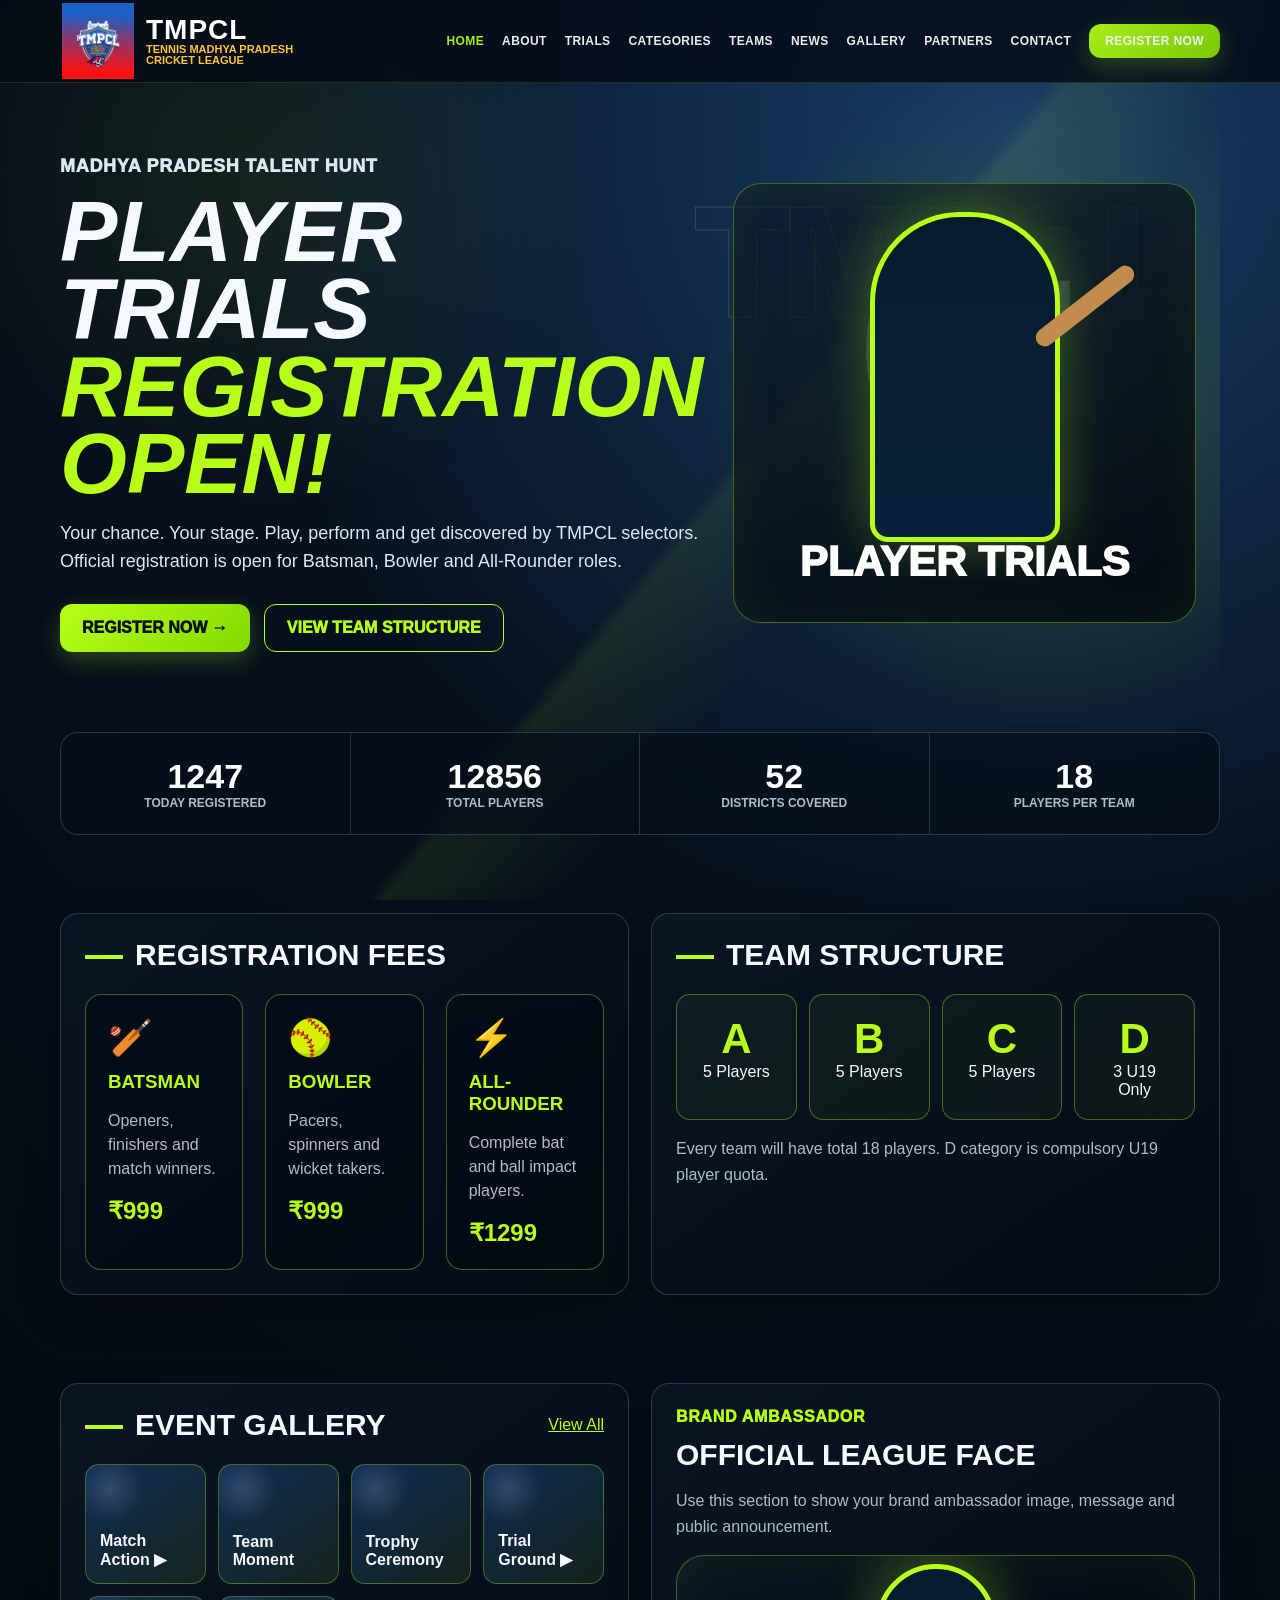
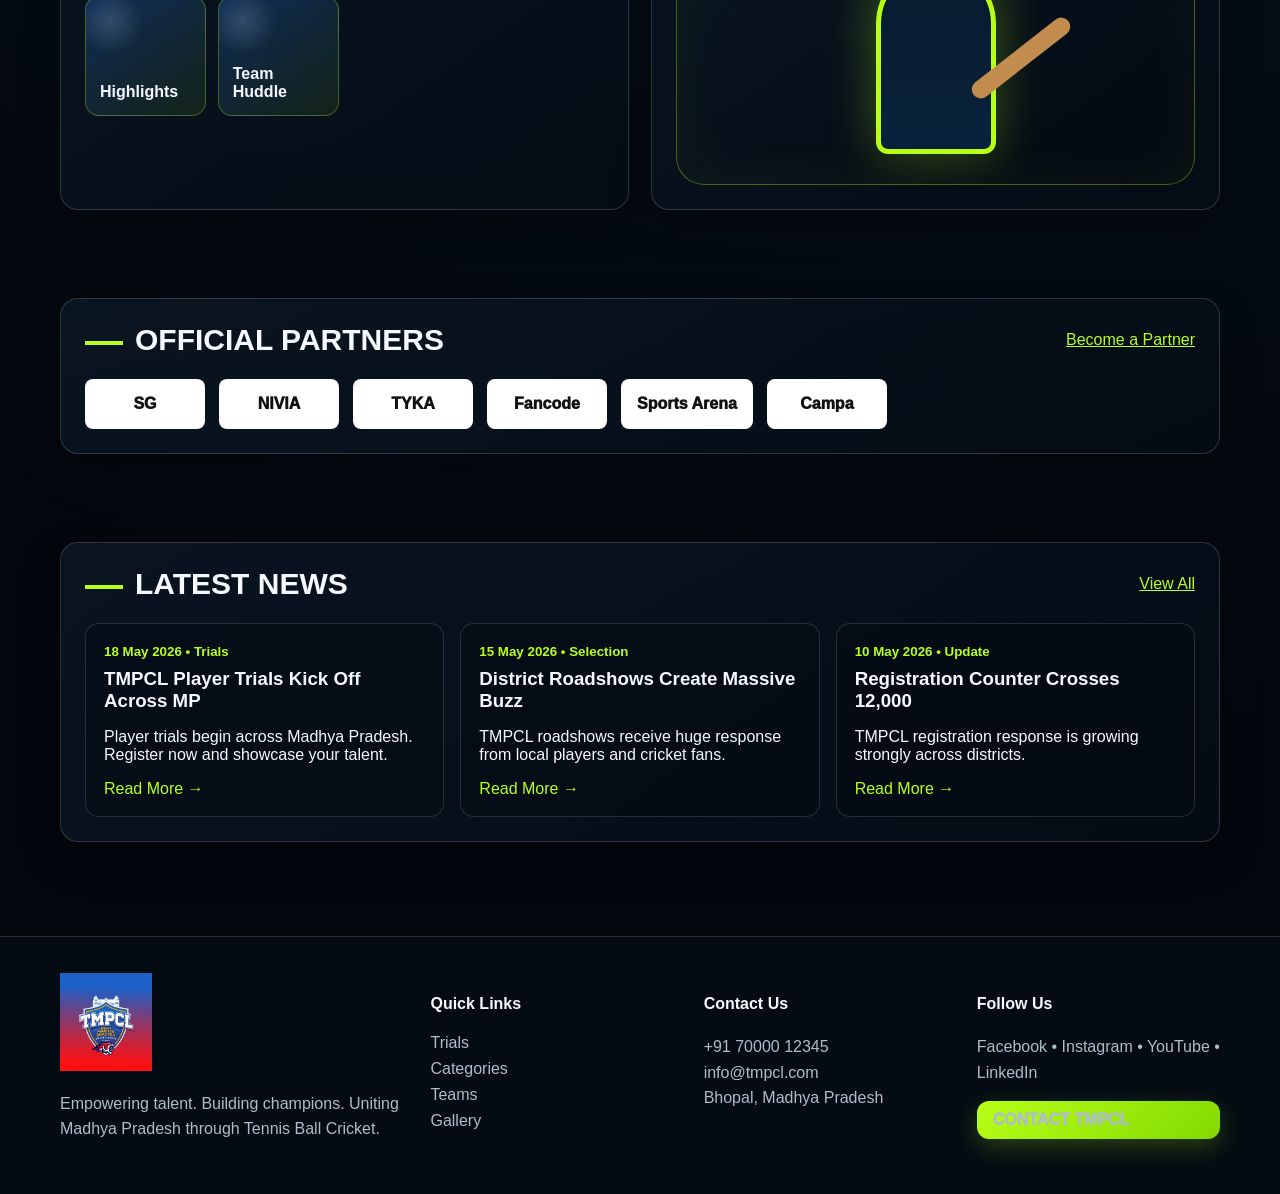
==== index.html @ 5c2c386c "Add files via upload" ====
<!doctype html><html lang="en"><head><meta charset="utf-8"><meta name="viewport" content="width=device-width,initial-scale=1"><title>TMPCL | Tennis Madhya Pradesh Cricket League</title><meta name="description" content="TMPCL Tennis Madhya Pradesh Cricket League player trials, registration, teams, gallery, news and partners."><link rel="stylesheet" href="styles.css"></head><body><header class="topbar"><div class="wrap navwrap"><a class="brand" href="index.html"><img src="tmpcl-logo.jpg" alt="TMPCL official logo"><span><b>TMPCL</b><small>Tennis Madhya Pradesh Cricket League</small></span></a><button class="hamb" aria-label="Open menu"><span></span><span></span><span></span></button><nav class="nav"><a href="index.html">Home</a><a href="about.html">About</a><a href="registration.html">Trials</a><a href="categories.html">Categories</a><a href="teams.html">Teams</a><a href="news.html">News</a><a href="gallery.html">Gallery</a><a href="partners.html">Partners</a><a href="contact.html">Contact</a><a class="btn small" href="registration.html">Register Now</a></nav></div></header>
<main><section class="hero wrap"><div><p class="eyebrow">Madhya Pradesh Talent Hunt</p><h1>Player Trials <span>Registration Open!</span></h1><p>Your chance. Your stage. Play, perform and get discovered by TMPCL selectors. Official registration is open for Batsman, Bowler and All-Rounder roles.</p><div class="hero-actions"><a class="btn" href="registration.html">Register Now →</a><a class="btn ghost" href="teams.html">View Team Structure</a></div></div><div class="phone-player"><div class="playerfigure"></div></div></section><section class="wrap stats"><div><b data-today>1247</b><span>Today Registered</span></div><div><b data-total>12856</b><span>Total Players</span></div><div><b>52</b><span>Districts Covered</span></div><div><b>18</b><span>Players Per Team</span></div></section><section class="wrap section grid two"><div class="panel"><div class="section-title"><h2>Registration Fees</h2></div><div class="grid three"><article class="mini-card"><i>🏏</i><h3>Batsman</h3><p>Openers, finishers and match winners.</p><b>₹999</b></article><article class="mini-card"><i>🥎</i><h3>Bowler</h3><p>Pacers, spinners and wicket takers.</p><b>₹999</b></article><article class="mini-card"><i>⚡</i><h3>All-Rounder</h3><p>Complete bat and ball impact players.</p><b>₹1299</b></article></div></div><div class="panel"><div class="section-title"><h2>Team Structure</h2></div><div class="structure-grid"><div><b>A</b><span>5 Players</span></div><div><b>B</b><span>5 Players</span></div><div><b>C</b><span>5 Players</span></div><div><b>D</b><span>3 U19 Only</span></div></div><p class="note">Every team will have total 18 players. D category is compulsory U19 player quota.</p></div></section><section class="wrap section grid two"><div class="panel"><div class="section-title"><h2>Event Gallery</h2><a class="green" href="gallery.html">View All</a></div><div class="gallery-grid" data-gallery></div></div><div class="panel"><p class="eyebrow">Brand Ambassador</p><h2>Official League Face</h2><p class="note">Use this section to show your brand ambassador image, message and public announcement.</p><div class="sports-visual" style="min-height:230px"><div class="playerfigure" style="height:190px;width:120px;margin-bottom:30px"></div></div></div></section><section class="wrap section"><div class="panel"><div class="section-title"><h2>Official Partners</h2><a class="green" href="partners.html">Become a Partner</a></div><div class="logos" data-partners></div></div></section><section class="wrap section"><div class="panel"><div class="section-title"><h2>Latest News</h2><a class="green" href="news.html">View All</a></div><div class="news-cards" data-news-list></div></div></section></main>
<nav class="mobile-bottom"><a href="index.html">⌂<br>Home</a><a href="registration.html">🏏<br>Trials</a><a href="gallery.html">▧<br>Gallery</a><a href="news.html">▤<br>News</a><a href="contact.html">☎<br>Contact</a></nav><footer class="footer"><div class="wrap footergrid"><div><img src="tmpcl-logo.jpg" alt="TMPCL official logo"><p>Empowering talent. Building champions. Uniting Madhya Pradesh through Tennis Ball Cricket.</p></div><div><h4>Quick Links</h4><a href="registration.html">Trials</a><a href="categories.html">Categories</a><a href="teams.html">Teams</a><a href="gallery.html">Gallery</a></div><div><h4>Contact Us</h4><p>+91 70000 12345<br>info@tmpcl.com<br>Bhopal, Madhya Pradesh</p></div><div><h4>Follow Us</h4><p>Facebook • Instagram • YouTube • LinkedIn</p><a class="btn small" href="contact.html">Contact TMPCL</a></div></div></footer><div class="toast"></div><script src="script.js"></script></body></html>
---- styles.css ----
:root{--bg:#050b14;--bg2:#071827;--card:#0b1724cc;--line:#264155;--lime:#b7ff18;--lime2:#83d900;--gold:#ffc33d;--txt:#f5f8ff;--muted:#aebdca;--red:#ff3b4f;--blue:#1c5fbd}*{box-sizing:border-box}html{scroll-behavior:smooth}body{margin:0;font-family:Arial,Helvetica,sans-serif;background:radial-gradient(circle at 80% 5%,#183d68 0,#07111e 28%,#03070d 78%);color:var(--txt);overflow-x:hidden}body:before{content:"";position:fixed;inset:0;background:linear-gradient(130deg,transparent 0 55%,rgba(183,255,24,.08) 56%,transparent 65%),radial-gradient(circle at 20% 20%,rgba(183,255,24,.08),transparent 28%);pointer-events:none;z-index:-1}.wrap{width:min(1160px,92%);margin:auto}.topbar{position:sticky;top:0;z-index:50;backdrop-filter:blur(14px);background:rgba(4,12,22,.82);border-bottom:1px solid rgba(183,255,24,.14)}.navwrap{height:82px;display:flex;align-items:center;justify-content:space-between;gap:18px}.brand{display:flex;align-items:center;gap:10px;color:#fff;text-decoration:none}.brand img{width:76px;height:76px;object-fit:contain}.brand b{font-size:28px;letter-spacing:1px}.brand span{display:flex;flex-direction:column;line-height:1}.brand small{color:var(--gold);font-weight:800;font-size:11px;max-width:170px;text-transform:uppercase}.nav{display:flex;align-items:center;gap:18px}.nav a{color:#fff;text-decoration:none;text-transform:uppercase;font-size:12px;font-weight:900;letter-spacing:.4px;opacity:.92}.nav a.active,.nav a:hover{color:var(--lime)}.btn{display:inline-flex;align-items:center;justify-content:center;gap:10px;border:0;border-radius:12px;background:linear-gradient(135deg,var(--lime),var(--lime2));color:#08101a;font-weight:1000;text-transform:uppercase;padding:14px 22px;text-decoration:none;box-shadow:0 8px 24px rgba(183,255,24,.22);cursor:pointer}.btn.ghost{background:transparent;color:var(--lime);border:1px solid var(--lime);box-shadow:none}.btn.small{padding:10px 16px}.btn.full{width:100%}.hamb{display:none;background:transparent;border:0;width:40px;height:40px}.hamb span{display:block;height:3px;background:#fff;margin:6px;border-radius:4px}.hero{position:relative;min-height:620px;display:grid;grid-template-columns:1.05fr .95fr;align-items:center;gap:30px;padding:70px 0;background:radial-gradient(circle at 85% 50%,rgba(183,255,24,.16),transparent 34%)}.hero:after{content:"TMPCL";position:absolute;right:3%;top:15%;font-size:150px;font-weight:1000;letter-spacing:-5px;color:transparent;-webkit-text-stroke:1px rgba(183,255,24,.18);z-index:-1}.eyebrow{color:var(--lime);font-weight:1000;text-transform:uppercase;letter-spacing:.7px;margin:0 0 12px}.hero h1,.page-hero h1{font-size:clamp(44px,7vw,86px);line-height:.9;margin:0 0 16px;text-transform:uppercase;font-style:italic}.hero h1 span,.page-hero h1 span,.green{color:var(--lime)}.hero p{color:#dce8f5;font-size:18px;line-height:1.55;max-width:650px}.hero-actions{display:flex;gap:14px;flex-wrap:wrap;margin-top:28px}.phone-player,.sports-visual{min-height:440px;border:1px solid rgba(183,255,24,.35);border-radius:28px;background:linear-gradient(145deg,rgba(10,24,38,.65),rgba(4,9,18,.92)),radial-gradient(circle at 50% 20%,rgba(183,255,24,.22),transparent 34%);display:flex;align-items:end;justify-content:center;position:relative;overflow:hidden;box-shadow:inset 0 0 60px rgba(183,255,24,.06)}.phone-player:before{content:"07";font-size:190px;font-weight:1000;color:rgba(255,255,255,.12);position:absolute;top:60px}.phone-player:after{content:"PLAYER TRIALS";position:absolute;bottom:36px;font-size:42px;font-weight:1000;color:#fff}.playerfigure{width:190px;height:330px;background:linear-gradient(#071b2d,#09223b);border:5px solid var(--lime);border-radius:90px 90px 18px 18px;margin-bottom:80px;position:relative;box-shadow:0 0 50px rgba(183,255,24,.3)}.playerfigure:before{content:"";position:absolute;width:120px;height:18px;background:#c28c4f;right:-90px;top:80px;transform:rotate(-38deg);border-radius:20px}.stats,.strip{display:grid;grid-template-columns:repeat(4,1fr);gap:0;border:1px solid rgba(255,255,255,.16);border-radius:18px;background:rgba(6,16,28,.78);margin:10px auto 34px;overflow:hidden}.stats div,.strip div{padding:24px;text-align:center;border-right:1px solid rgba(255,255,255,.15)}.stats div:last-child,.strip div:last-child{border-right:0}.stats b{font-size:34px;color:#fff}.stats span,.strip span{display:block;color:var(--muted);font-size:12px;text-transform:uppercase;font-weight:800}.section{padding:44px 0}.section-title{display:flex;align-items:center;justify-content:space-between;gap:14px;margin-bottom:22px}.section-title h2,.panel h2{margin:0;text-transform:uppercase;font-size:30px}.section-title h2:before{content:"";display:inline-block;width:38px;height:4px;background:var(--lime);margin-right:12px;vertical-align:middle}.grid{display:grid;gap:22px}.two{grid-template-columns:1fr 1fr}.three{grid-template-columns:repeat(3,1fr)}.four{grid-template-columns:repeat(4,1fr)}.panel,.card{border:1px solid rgba(255,255,255,.16);background:linear-gradient(145deg,rgba(11,23,36,.88),rgba(5,12,22,.9));border-radius:18px;padding:24px;box-shadow:0 16px 40px rgba(0,0,0,.24)}.mini-card{border:1px solid rgba(183,255,24,.35);border-radius:16px;padding:22px;background:rgba(3,10,18,.48)}.mini-card i{font-style:normal;font-size:36px}.mini-card h3{margin:12px 0 8px;color:var(--lime);text-transform:uppercase}.mini-card p{color:var(--muted);line-height:1.5}.mini-card b{font-size:24px;color:var(--lime)}.structure-grid{display:grid;grid-template-columns:repeat(4,1fr);gap:12px}.structure-grid div{border:1px solid rgba(183,255,24,.35);border-radius:14px;padding:20px;text-align:center;background:rgba(183,255,24,.04)}.structure-grid b{display:block;font-size:42px;color:var(--lime)}.note{color:var(--muted);line-height:1.6}.gallery-grid{display:grid;grid-template-columns:repeat(4,1fr);gap:12px}.thumb,.gallery-grid div{min-height:120px;border-radius:14px;border:1px solid rgba(183,255,24,.3);background:linear-gradient(145deg,rgba(28,95,189,.35),rgba(183,255,24,.08)),radial-gradient(circle at 20% 20%,rgba(255,255,255,.2),transparent 25%);display:flex;align-items:end;padding:14px;font-weight:900}.logos{display:flex;gap:14px;flex-wrap:wrap;align-items:center}.logos b,.logo-tile{min-width:120px;text-align:center;background:#fff;color:#111;padding:16px;border-radius:8px;font-weight:1000}.news-cards{display:grid;grid-template-columns:repeat(3,1fr);gap:16px}.news-cards article,.news-item{border:1px solid rgba(255,255,255,.14);border-radius:14px;padding:18px;background:rgba(3,10,18,.45)}.news-cards small,.news-item small{color:var(--lime);font-weight:900}.news-cards h3,.news-item h3{margin:8px 0}.footer{margin-top:50px;background:#040b13;border-top:1px solid rgba(255,255,255,.14);padding:36px 0}.footergrid{display:grid;grid-template-columns:1.4fr repeat(3,1fr);gap:30px}.footer img{width:92px}.footer a{display:block;color:var(--muted);text-decoration:none;margin:8px 0}.footer p{color:var(--muted);line-height:1.6}.page-hero{padding:70px 0 35px;background:radial-gradient(circle at 75% 20%,rgba(183,255,24,.18),transparent 32%)}.page-hero p{color:var(--muted);font-size:18px;max-width:720px;line-height:1.6}.form-grid{display:grid;grid-template-columns:repeat(2,1fr);gap:14px}.field label{display:block;color:#fff;font-size:12px;font-weight:900;margin:0 0 7px;text-transform:uppercase}.field input,.field select,.field textarea{width:100%;background:#071320;border:1px solid #284057;border-radius:10px;color:#fff;padding:14px;outline:0}.field textarea{min-height:130px;resize:vertical}.field.full{grid-column:1/-1}.fee-options{display:grid;grid-template-columns:repeat(3,1fr);gap:12px}.fee-card{border:1px solid rgba(183,255,24,.35);border-radius:14px;padding:16px;cursor:pointer}.fee-card.active{background:rgba(183,255,24,.12);box-shadow:inset 0 0 0 2px var(--lime)}.payment-box{display:grid;grid-template-columns:1fr 1fr;gap:16px}.qr{height:170px;background:#fff;color:#111;border-radius:12px;display:grid;place-items:center;font-weight:1000}.success-box{display:none;border:1px solid rgba(183,255,24,.45);background:rgba(183,255,24,.08);padding:18px;border-radius:14px;margin-top:18px}.mobile-bottom{display:none}.admin-layout{display:grid;grid-template-columns:280px 1fr;gap:20px}.sidebar{border-radius:18px;background:#06111d;border:1px solid rgba(255,255,255,.14);padding:18px;height:max-content}.sidebar button{width:100%;text-align:left;margin:6px 0;background:transparent;border:1px solid transparent;color:#fff;padding:12px;border-radius:10px;cursor:pointer}.sidebar button.active,.sidebar button:hover{border-color:rgba(183,255,24,.35);color:var(--lime);background:rgba(183,255,24,.06)}table{width:100%;border-collapse:collapse;font-size:14px}td,th{border-bottom:1px solid rgba(255,255,255,.12);padding:12px;text-align:left}th{color:var(--lime)}.badge{display:inline-block;padding:5px 9px;border-radius:20px;background:rgba(183,255,24,.12);color:var(--lime);font-weight:900}.danger{color:#ff6b6b}.hide{display:none!important}.login-card{max-width:460px;margin:auto}.toast{position:fixed;right:20px;bottom:20px;background:#071320;border:1px solid var(--lime);color:#fff;padding:14px 18px;border-radius:12px;z-index:100;display:none}.team-card .badge-logo{height:88px;border-radius:14px;background:linear-gradient(135deg,#123e79,#081522);display:grid;place-items:center;color:#fff;font-size:22px;font-weight:1000;border:1px solid rgba(183,255,24,.2);margin-bottom:14px}.pill{display:inline-block;border:1px solid rgba(183,255,24,.35);color:var(--lime);border-radius:999px;padding:8px 12px;margin:4px;font-weight:900;font-size:12px}.mobile-preview{display:grid;grid-template-columns:repeat(4,1fr);gap:16px}.phone{border:8px solid #111;border-radius:32px;padding:14px;background:#07111d;min-height:520px;box-shadow:0 20px 50px rgba(0,0,0,.5)}.phone img{width:58px}.phone h3{color:var(--lime)}@media(max-width:900px){.navwrap{height:72px}.brand img{width:58px;height:58px}.brand b{font-size:22px}.hamb{display:block}.nav{position:absolute;left:4%;right:4%;top:74px;display:none;flex-direction:column;align-items:stretch;background:#06111d;border:1px solid rgba(183,255,24,.3);border-radius:18px;padding:16px}.nav.open{display:flex}.hero{grid-template-columns:1fr;min-height:auto;padding:46px 0}.hero:after{font-size:82px}.phone-player{min-height:350px}.two,.three,.four,.news-cards,.footergrid,.form-grid,.payment-box,.admin-layout,.mobile-preview{grid-template-columns:1fr}.stats,.strip{grid-template-columns:repeat(2,1fr)}.stats div:nth-child(2){border-right:0}.structure-grid,.fee-options,.gallery-grid{grid-template-columns:1fr 1fr}.page-hero{padding-top:42px}.mobile-bottom{position:fixed;left:0;right:0;bottom:0;z-index:60;display:grid;grid-template-columns:repeat(5,1fr);background:#06111d;border-top:1px solid rgba(183,255,24,.25)}.mobile-bottom a{color:#fff;text-decoration:none;text-align:center;font-size:11px;padding:10px 2px}.mobile-bottom a.active{color:var(--lime)}body{padding-bottom:62px}}@media(max-width:520px){.wrap{width:94%}.hero h1,.page-hero h1{font-size:42px}.stats,.structure-grid,.fee-options,.gallery-grid{grid-template-columns:1fr}.brand small{display:none}.logos b,.logo-tile{min-width:46%}.panel{padding:18px}.footer{padding-bottom:70px}}
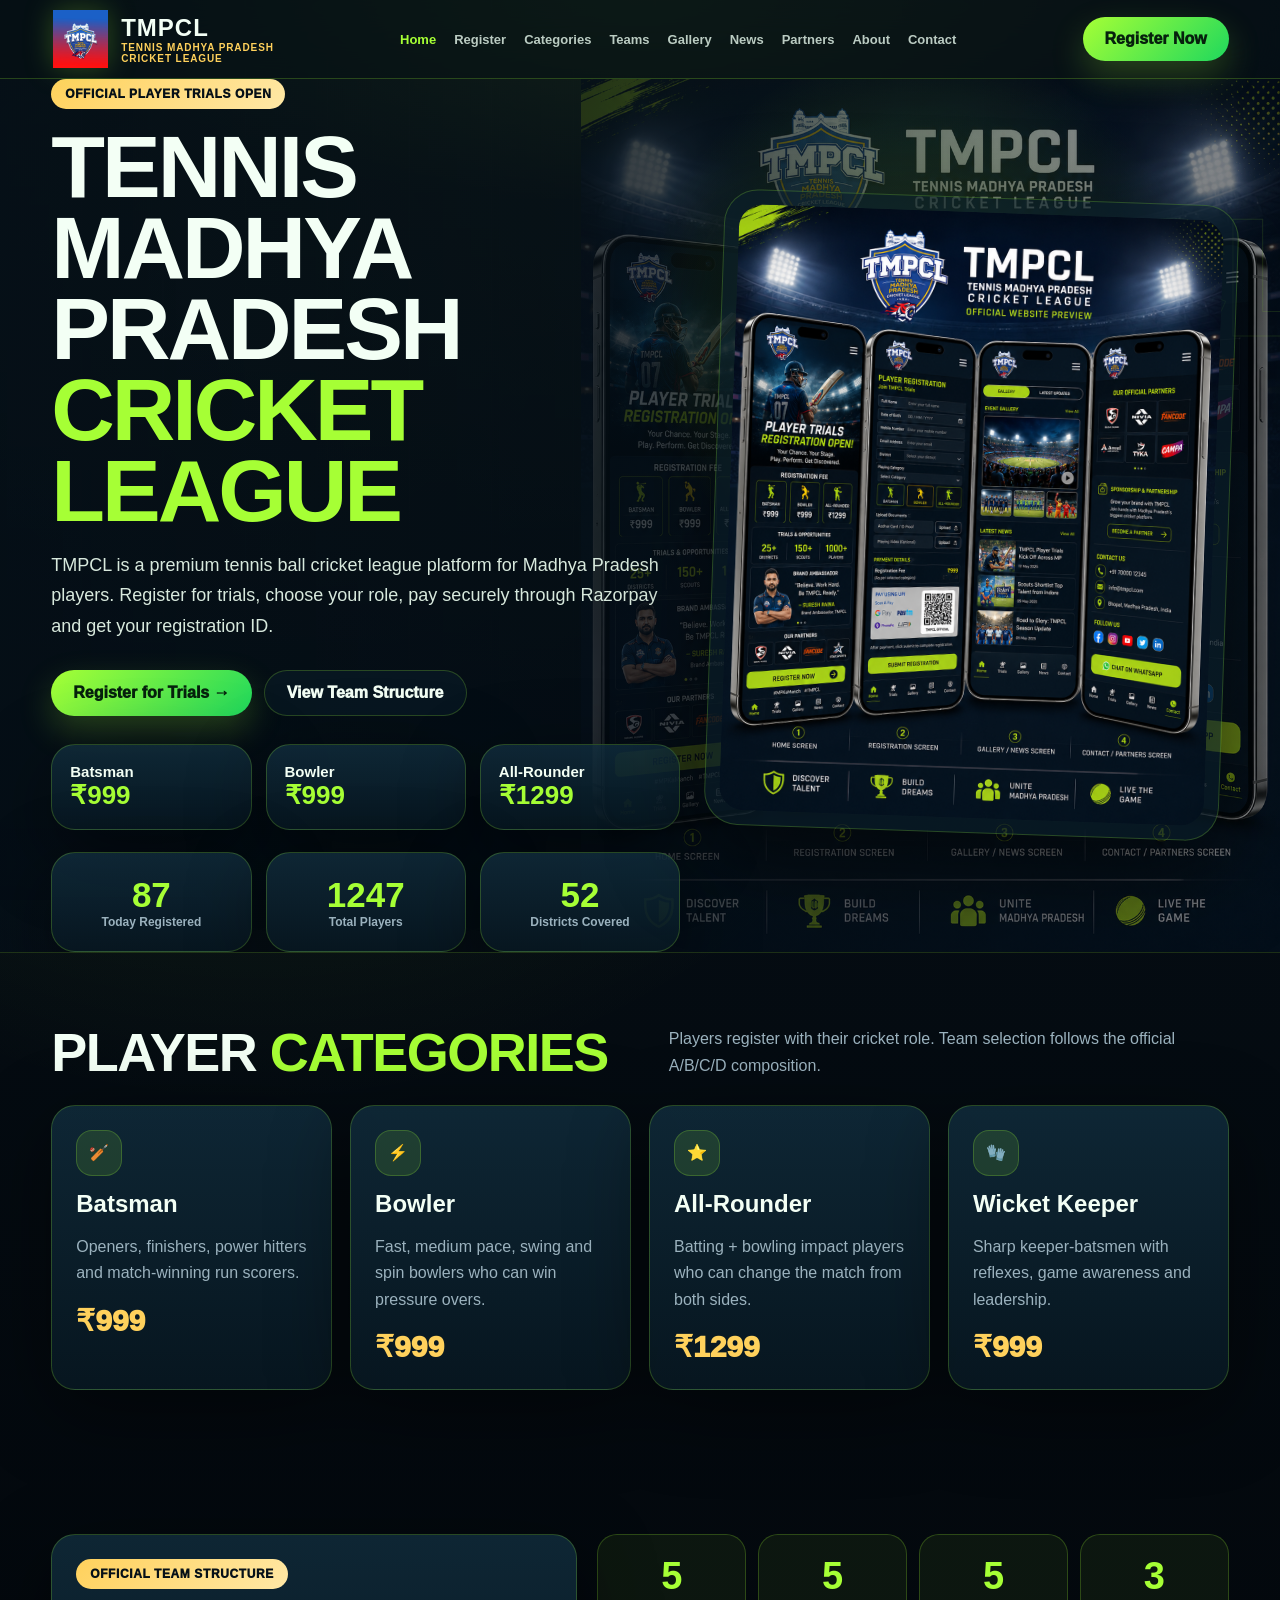
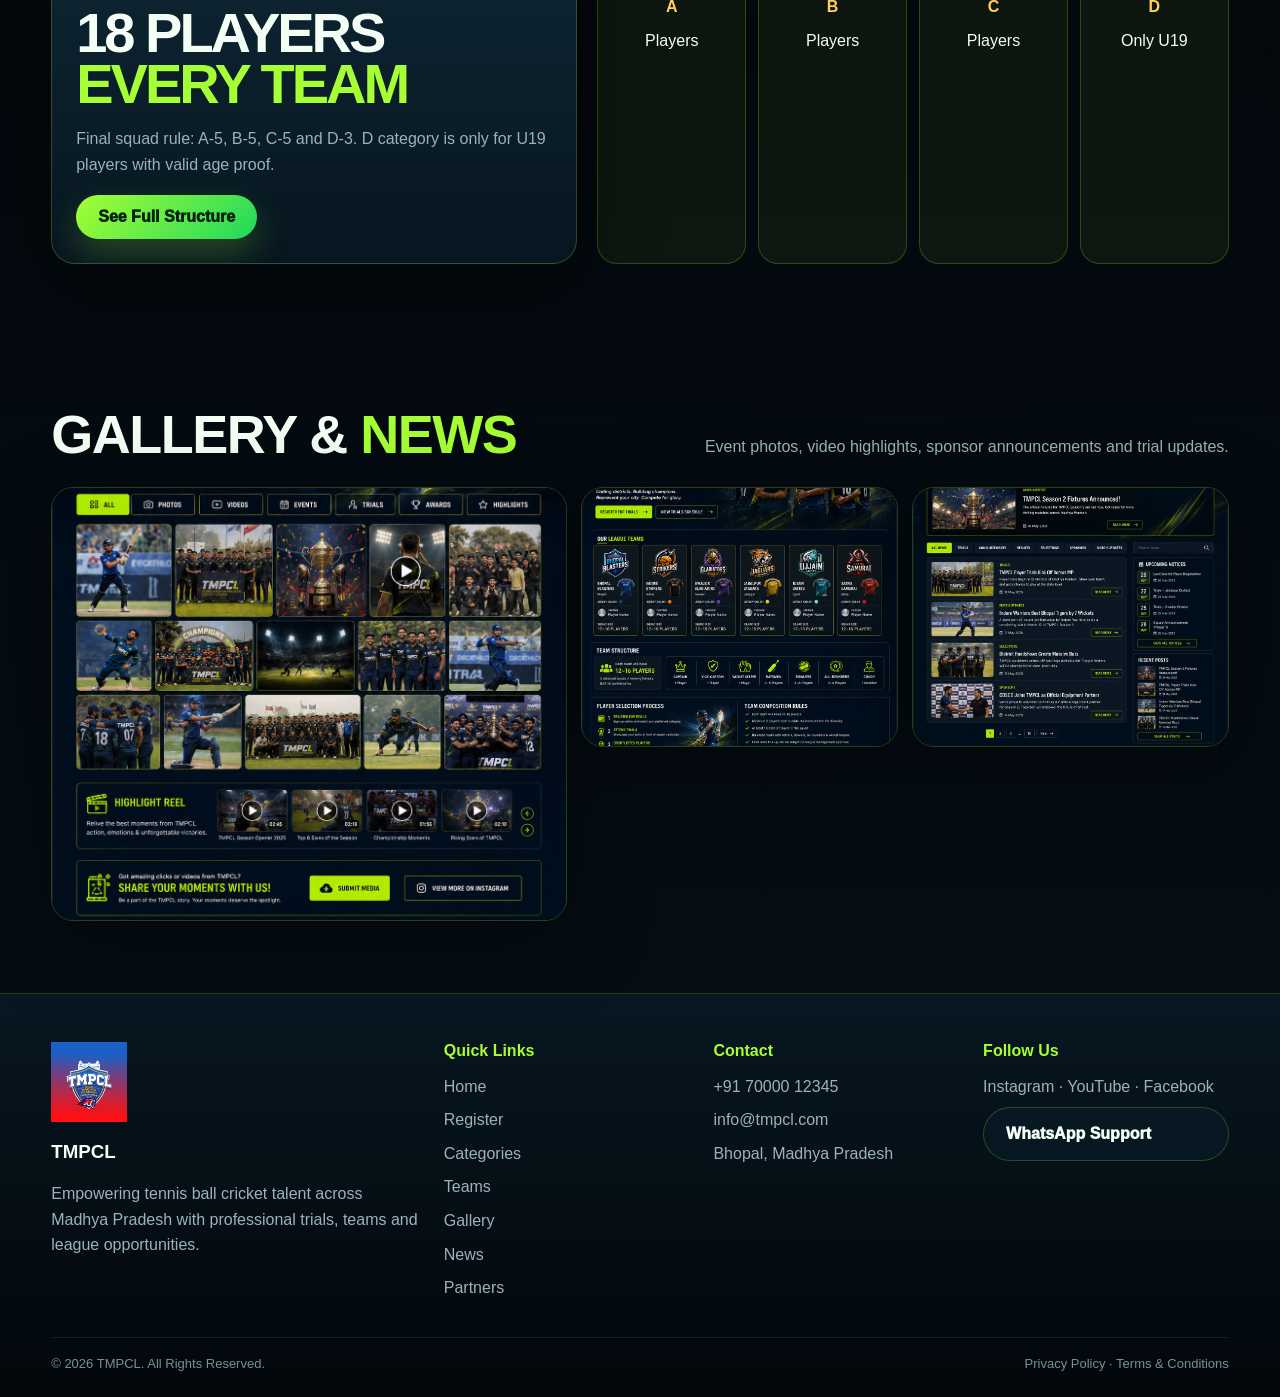
==== commit 38e4e696: "Add files via upload" ====
--- a/index.html
+++ b/index.html
@@ -1,3 +1 @@
-<!doctype html><html lang="en"><head><meta charset="utf-8"><meta name="viewport" content="width=device-width,initial-scale=1"><title>TMPCL | Tennis Madhya Pradesh Cricket League</title><meta name="description" content="TMPCL Tennis Madhya Pradesh Cricket League player trials, registration, teams, gallery, news and partners."><link rel="stylesheet" href="styles.css"></head><body><header class="topbar"><div class="wrap navwrap"><a class="brand" href="index.html"><img src="tmpcl-logo.jpg" alt="TMPCL official logo"><span><b>TMPCL</b><small>Tennis Madhya Pradesh Cricket League</small></span></a><button class="hamb" aria-label="Open menu"><span></span><span></span><span></span></button><nav class="nav"><a href="index.html">Home</a><a href="about.html">About</a><a href="registration.html">Trials</a><a href="categories.html">Categories</a><a href="teams.html">Teams</a><a href="news.html">News</a><a href="gallery.html">Gallery</a><a href="partners.html">Partners</a><a href="contact.html">Contact</a><a class="btn small" href="registration.html">Register Now</a></nav></div></header>
-<main><section class="hero wrap"><div><p class="eyebrow">Madhya Pradesh Talent Hunt</p><h1>Player Trials <span>Registration Open!</span></h1><p>Your chance. Your stage. Play, perform and get discovered by TMPCL selectors. Official registration is open for Batsman, Bowler and All-Rounder roles.</p><div class="hero-actions"><a class="btn" href="registration.html">Register Now →</a><a class="btn ghost" href="teams.html">View Team Structure</a></div></div><div class="phone-player"><div class="playerfigure"></div></div></section><section class="wrap stats"><div><b data-today>1247</b><span>Today Registered</span></div><div><b data-total>12856</b><span>Total Players</span></div><div><b>52</b><span>Districts Covered</span></div><div><b>18</b><span>Players Per Team</span></div></section><section class="wrap section grid two"><div class="panel"><div class="section-title"><h2>Registration Fees</h2></div><div class="grid three"><article class="mini-card"><i>🏏</i><h3>Batsman</h3><p>Openers, finishers and match winners.</p><b>₹999</b></article><article class="mini-card"><i>🥎</i><h3>Bowler</h3><p>Pacers, spinners and wicket takers.</p><b>₹999</b></article><article class="mini-card"><i>⚡</i><h3>All-Rounder</h3><p>Complete bat and ball impact players.</p><b>₹1299</b></article></div></div><div class="panel"><div class="section-title"><h2>Team Structure</h2></div><div class="structure-grid"><div><b>A</b><span>5 Players</span></div><div><b>B</b><span>5 Players</span></div><div><b>C</b><span>5 Players</span></div><div><b>D</b><span>3 U19 Only</span></div></div><p class="note">Every team will have total 18 players. D category is compulsory U19 player quota.</p></div></section><section class="wrap section grid two"><div class="panel"><div class="section-title"><h2>Event Gallery</h2><a class="green" href="gallery.html">View All</a></div><div class="gallery-grid" data-gallery></div></div><div class="panel"><p class="eyebrow">Brand Ambassador</p><h2>Official League Face</h2><p class="note">Use this section to show your brand ambassador image, message and public announcement.</p><div class="sports-visual" style="min-height:230px"><div class="playerfigure" style="height:190px;width:120px;margin-bottom:30px"></div></div></div></section><section class="wrap section"><div class="panel"><div class="section-title"><h2>Official Partners</h2><a class="green" href="partners.html">Become a Partner</a></div><div class="logos" data-partners></div></div></section><section class="wrap section"><div class="panel"><div class="section-title"><h2>Latest News</h2><a class="green" href="news.html">View All</a></div><div class="news-cards" data-news-list></div></div></section></main>
-<nav class="mobile-bottom"><a href="index.html">⌂<br>Home</a><a href="registration.html">🏏<br>Trials</a><a href="gallery.html">▧<br>Gallery</a><a href="news.html">▤<br>News</a><a href="contact.html">☎<br>Contact</a></nav><footer class="footer"><div class="wrap footergrid"><div><img src="tmpcl-logo.jpg" alt="TMPCL official logo"><p>Empowering talent. Building champions. Uniting Madhya Pradesh through Tennis Ball Cricket.</p></div><div><h4>Quick Links</h4><a href="registration.html">Trials</a><a href="categories.html">Categories</a><a href="teams.html">Teams</a><a href="gallery.html">Gallery</a></div><div><h4>Contact Us</h4><p>+91 70000 12345<br>info@tmpcl.com<br>Bhopal, Madhya Pradesh</p></div><div><h4>Follow Us</h4><p>Facebook • Instagram • YouTube • LinkedIn</p><a class="btn small" href="contact.html">Contact TMPCL</a></div></div></footer><div class="toast"></div><script src="script.js"></script></body></html>
+<!doctype html><html lang="en"><head><meta charset="utf-8"><meta name="viewport" content="width=device-width,initial-scale=1"><title>Home | TMPCL</title><link rel="stylesheet" href="styles.css"><script src="https://checkout.razorpay.com/v1/checkout.js"></script></head><body data-page="home"><div class="stadium-bg"></div><header class="topbar"><div class="wrap nav"><a class="brand" href="index.html"><img src="tmpcl-logo.jpg" alt="TMPCL official logo"><span><strong>TMPCL</strong><small>TENNIS MADHYA PRADESH<br>CRICKET LEAGUE</small></span></a><nav class="links"><a href="index.html" data-nav="home">Home</a><a href="registration.html" data-nav="registration">Register</a><a href="categories.html" data-nav="categories">Categories</a><a href="teams.html" data-nav="teams">Teams</a><a href="gallery.html" data-nav="gallery">Gallery</a><a href="news.html" data-nav="news">News</a><a href="partners.html" data-nav="partners">Partners</a><a href="about.html" data-nav="about">About</a><a href="contact.html" data-nav="contact">Contact</a></nav><a class="btn" href="registration.html">Register Now</a><button class="hamb">☰</button></div></header><main><section class="hero"><div class="wrap hero-inner"><div><span class="eyebrow">OFFICIAL PLAYER TRIALS OPEN</span><h1 class="title">Tennis Madhya Pradesh <span>Cricket League</span></h1><p class="lead">TMPCL is a premium tennis ball cricket league platform for Madhya Pradesh players. Register for trials, choose your role, pay securely through Razorpay and get your registration ID.</p><div class="hero-actions"><a class="btn" href="registration.html">Register for Trials →</a><a class="btn ghost" href="teams.html">View Team Structure</a></div><div class="fee-row"><div class="mini-card"><b>Batsman</b><strong>₹999</strong></div><div class="mini-card"><b>Bowler</b><strong>₹999</strong></div><div class="mini-card"><b>All-Rounder</b><strong>₹1299</strong></div></div><div class="stats-row"><div class="stat"><strong data-count="today">87</strong><span>Today Registered</span></div><div class="stat"><strong data-count="total">1247</strong><span>Total Players</span></div><div class="stat"><strong data-count="districts">52</strong><span>Districts Covered</span></div></div></div><div class="phone-preview"><img src="mobile-preview.png" alt="TMPCL mobile preview"></div></div></section><section class="section"><div class="wrap"><div class="section-head"><h2>Player <span class="green">Categories</span></h2><p>Players register with their cricket role. Team selection follows the official A/B/C/D composition.</p></div><div class="grid grid-4"><div class="card category-card"><div class="icon">🏏</div><h3>Batsman</h3><p>Openers, finishers, power hitters and match-winning run scorers.</p><div class="price">₹999</div></div><div class="card category-card"><div class="icon">⚡</div><h3>Bowler</h3><p>Fast, medium pace, swing and spin bowlers who can win pressure overs.</p><div class="price">₹999</div></div><div class="card category-card"><div class="icon">⭐</div><h3>All-Rounder</h3><p>Batting + bowling impact players who can change the match from both sides.</p><div class="price">₹1299</div></div><div class="card category-card"><div class="icon">🧤</div><h3>Wicket Keeper</h3><p>Sharp keeper-batsmen with reflexes, game awareness and leadership.</p><div class="price">₹999</div></div></div></div></section><section class="section"><div class="wrap team-structure"><div class="card"><span class="eyebrow">OFFICIAL TEAM STRUCTURE</span><h2 class="title" style="font-size:56px">18 Players <span>Every Team</span></h2><p class="muted">Final squad rule: A-5, B-5, C-5 and D-3. D category is only for U19 players with valid age proof.</p><a class="btn" href="teams.html">See Full Structure</a></div><div class="slots"><div class="slot"><strong>5</strong><em>A</em><p>Players</p></div><div class="slot"><strong>5</strong><em>B</em><p>Players</p></div><div class="slot"><strong>5</strong><em>C</em><p>Players</p></div><div class="slot"><strong>3</strong><em>D</em><p>Only U19</p></div></div></div></section><section class="section"><div class="wrap"><div class="section-head"><h2>Gallery & <span class="green">News</span></h2><p>Event photos, video highlights, sponsor announcements and trial updates.</p></div><div class="gallery-grid"><img class="showcase-img" src="gallery-preview.png"><img class="showcase-img" src="teams-preview.png"><img class="showcase-img" src="news-preview.png"></div></div></section></main><footer class="footer"><div class="wrap"><div class="footer-grid"><div class="foot-brand"><img src="tmpcl-logo.jpg" alt="TMPCL"><h3>TMPCL</h3><p>Empowering tennis ball cricket talent across Madhya Pradesh with professional trials, teams and league opportunities.</p></div><div><h4>Quick Links</h4><a href="index.html">Home</a><a href="registration.html">Register</a><a href="categories.html">Categories</a><a href="teams.html">Teams</a><a href="gallery.html">Gallery</a><a href="news.html">News</a><a href="partners.html">Partners</a></div><div><h4>Contact</h4><p>+91 70000 12345</p><p>info@tmpcl.com</p><p>Bhopal, Madhya Pradesh</p></div><div><h4>Follow Us</h4><p>Instagram · YouTube · Facebook</p><a class="btn ghost" href="contact.html">WhatsApp Support</a></div></div><div class="copyright"><span>© 2026 TMPCL. All Rights Reserved.</span><span>Privacy Policy · Terms & Conditions</span></div></div></footer><nav class="bottom-nav"><a href="index.html" data-nav="home">●<br>Home</a><a href="registration.html" data-nav="registration">●<br>Register</a><a href="categories.html" data-nav="categories">●<br>Categories</a><a href="teams.html" data-nav="teams">●<br>Teams</a><a href="gallery.html" data-nav="gallery">●<br>Gallery</a></nav><script src="script.js"></script></body></html>
--- a/styles.css
+++ b/styles.css
@@ -1 +1,5 @@
-:root{--bg:#050b14;--bg2:#071827;--card:#0b1724cc;--line:#264155;--lime:#b7ff18;--lime2:#83d900;--gold:#ffc33d;--txt:#f5f8ff;--muted:#aebdca;--red:#ff3b4f;--blue:#1c5fbd}*{box-sizing:border-box}html{scroll-behavior:smooth}body{margin:0;font-family:Arial,Helvetica,sans-serif;background:radial-gradient(circle at 80% 5%,#183d68 0,#07111e 28%,#03070d 78%);color:var(--txt);overflow-x:hidden}body:before{content:"";position:fixed;inset:0;background:linear-gradient(130deg,transparent 0 55%,rgba(183,255,24,.08) 56%,transparent 65%),radial-gradient(circle at 20% 20%,rgba(183,255,24,.08),transparent 28%);pointer-events:none;z-index:-1}.wrap{width:min(1160px,92%);margin:auto}.topbar{position:sticky;top:0;z-index:50;backdrop-filter:blur(14px);background:rgba(4,12,22,.82);border-bottom:1px solid rgba(183,255,24,.14)}.navwrap{height:82px;display:flex;align-items:center;justify-content:space-between;gap:18px}.brand{display:flex;align-items:center;gap:10px;color:#fff;text-decoration:none}.brand img{width:76px;height:76px;object-fit:contain}.brand b{font-size:28px;letter-spacing:1px}.brand span{display:flex;flex-direction:column;line-height:1}.brand small{color:var(--gold);font-weight:800;font-size:11px;max-width:170px;text-transform:uppercase}.nav{display:flex;align-items:center;gap:18px}.nav a{color:#fff;text-decoration:none;text-transform:uppercase;font-size:12px;font-weight:900;letter-spacing:.4px;opacity:.92}.nav a.active,.nav a:hover{color:var(--lime)}.btn{display:inline-flex;align-items:center;justify-content:center;gap:10px;border:0;border-radius:12px;background:linear-gradient(135deg,var(--lime),var(--lime2));color:#08101a;font-weight:1000;text-transform:uppercase;padding:14px 22px;text-decoration:none;box-shadow:0 8px 24px rgba(183,255,24,.22);cursor:pointer}.btn.ghost{background:transparent;color:var(--lime);border:1px solid var(--lime);box-shadow:none}.btn.small{padding:10px 16px}.btn.full{width:100%}.hamb{display:none;background:transparent;border:0;width:40px;height:40px}.hamb span{display:block;height:3px;background:#fff;margin:6px;border-radius:4px}.hero{position:relative;min-height:620px;display:grid;grid-template-columns:1.05fr .95fr;align-items:center;gap:30px;padding:70px 0;background:radial-gradient(circle at 85% 50%,rgba(183,255,24,.16),transparent 34%)}.hero:after{content:"TMPCL";position:absolute;right:3%;top:15%;font-size:150px;font-weight:1000;letter-spacing:-5px;color:transparent;-webkit-text-stroke:1px rgba(183,255,24,.18);z-index:-1}.eyebrow{color:var(--lime);font-weight:1000;text-transform:uppercase;letter-spacing:.7px;margin:0 0 12px}.hero h1,.page-hero h1{font-size:clamp(44px,7vw,86px);line-height:.9;margin:0 0 16px;text-transform:uppercase;font-style:italic}.hero h1 span,.page-hero h1 span,.green{color:var(--lime)}.hero p{color:#dce8f5;font-size:18px;line-height:1.55;max-width:650px}.hero-actions{display:flex;gap:14px;flex-wrap:wrap;margin-top:28px}.phone-player,.sports-visual{min-height:440px;border:1px solid rgba(183,255,24,.35);border-radius:28px;background:linear-gradient(145deg,rgba(10,24,38,.65),rgba(4,9,18,.92)),radial-gradient(circle at 50% 20%,rgba(183,255,24,.22),transparent 34%);display:flex;align-items:end;justify-content:center;position:relative;overflow:hidden;box-shadow:inset 0 0 60px rgba(183,255,24,.06)}.phone-player:before{content:"07";font-size:190px;font-weight:1000;color:rgba(255,255,255,.12);position:absolute;top:60px}.phone-player:after{content:"PLAYER TRIALS";position:absolute;bottom:36px;font-size:42px;font-weight:1000;color:#fff}.playerfigure{width:190px;height:330px;background:linear-gradient(#071b2d,#09223b);border:5px solid var(--lime);border-radius:90px 90px 18px 18px;margin-bottom:80px;position:relative;box-shadow:0 0 50px rgba(183,255,24,.3)}.playerfigure:before{content:"";position:absolute;width:120px;height:18px;background:#c28c4f;right:-90px;top:80px;transform:rotate(-38deg);border-radius:20px}.stats,.strip{display:grid;grid-template-columns:repeat(4,1fr);gap:0;border:1px solid rgba(255,255,255,.16);border-radius:18px;background:rgba(6,16,28,.78);margin:10px auto 34px;overflow:hidden}.stats div,.strip div{padding:24px;text-align:center;border-right:1px solid rgba(255,255,255,.15)}.stats div:last-child,.strip div:last-child{border-right:0}.stats b{font-size:34px;color:#fff}.stats span,.strip span{display:block;color:var(--muted);font-size:12px;text-transform:uppercase;font-weight:800}.section{padding:44px 0}.section-title{display:flex;align-items:center;justify-content:space-between;gap:14px;margin-bottom:22px}.section-title h2,.panel h2{margin:0;text-transform:uppercase;font-size:30px}.section-title h2:before{content:"";display:inline-block;width:38px;height:4px;background:var(--lime);margin-right:12px;vertical-align:middle}.grid{display:grid;gap:22px}.two{grid-template-columns:1fr 1fr}.three{grid-template-columns:repeat(3,1fr)}.four{grid-template-columns:repeat(4,1fr)}.panel,.card{border:1px solid rgba(255,255,255,.16);background:linear-gradient(145deg,rgba(11,23,36,.88),rgba(5,12,22,.9));border-radius:18px;padding:24px;box-shadow:0 16px 40px rgba(0,0,0,.24)}.mini-card{border:1px solid rgba(183,255,24,.35);border-radius:16px;padding:22px;background:rgba(3,10,18,.48)}.mini-card i{font-style:normal;font-size:36px}.mini-card h3{margin:12px 0 8px;color:var(--lime);text-transform:uppercase}.mini-card p{color:var(--muted);line-height:1.5}.mini-card b{font-size:24px;color:var(--lime)}.structure-grid{display:grid;grid-template-columns:repeat(4,1fr);gap:12px}.structure-grid div{border:1px solid rgba(183,255,24,.35);border-radius:14px;padding:20px;text-align:center;background:rgba(183,255,24,.04)}.structure-grid b{display:block;font-size:42px;color:var(--lime)}.note{color:var(--muted);line-height:1.6}.gallery-grid{display:grid;grid-template-columns:repeat(4,1fr);gap:12px}.thumb,.gallery-grid div{min-height:120px;border-radius:14px;border:1px solid rgba(183,255,24,.3);background:linear-gradient(145deg,rgba(28,95,189,.35),rgba(183,255,24,.08)),radial-gradient(circle at 20% 20%,rgba(255,255,255,.2),transparent 25%);display:flex;align-items:end;padding:14px;font-weight:900}.logos{display:flex;gap:14px;flex-wrap:wrap;align-items:center}.logos b,.logo-tile{min-width:120px;text-align:center;background:#fff;color:#111;padding:16px;border-radius:8px;font-weight:1000}.news-cards{display:grid;grid-template-columns:repeat(3,1fr);gap:16px}.news-cards article,.news-item{border:1px solid rgba(255,255,255,.14);border-radius:14px;padding:18px;background:rgba(3,10,18,.45)}.news-cards small,.news-item small{color:var(--lime);font-weight:900}.news-cards h3,.news-item h3{margin:8px 0}.footer{margin-top:50px;background:#040b13;border-top:1px solid rgba(255,255,255,.14);padding:36px 0}.footergrid{display:grid;grid-template-columns:1.4fr repeat(3,1fr);gap:30px}.footer img{width:92px}.footer a{display:block;color:var(--muted);text-decoration:none;margin:8px 0}.footer p{color:var(--muted);line-height:1.6}.page-hero{padding:70px 0 35px;background:radial-gradient(circle at 75% 20%,rgba(183,255,24,.18),transparent 32%)}.page-hero p{color:var(--muted);font-size:18px;max-width:720px;line-height:1.6}.form-grid{display:grid;grid-template-columns:repeat(2,1fr);gap:14px}.field label{display:block;color:#fff;font-size:12px;font-weight:900;margin:0 0 7px;text-transform:uppercase}.field input,.field select,.field textarea{width:100%;background:#071320;border:1px solid #284057;border-radius:10px;color:#fff;padding:14px;outline:0}.field textarea{min-height:130px;resize:vertical}.field.full{grid-column:1/-1}.fee-options{display:grid;grid-template-columns:repeat(3,1fr);gap:12px}.fee-card{border:1px solid rgba(183,255,24,.35);border-radius:14px;padding:16px;cursor:pointer}.fee-card.active{background:rgba(183,255,24,.12);box-shadow:inset 0 0 0 2px var(--lime)}.payment-box{display:grid;grid-template-columns:1fr 1fr;gap:16px}.qr{height:170px;background:#fff;color:#111;border-radius:12px;display:grid;place-items:center;font-weight:1000}.success-box{display:none;border:1px solid rgba(183,255,24,.45);background:rgba(183,255,24,.08);padding:18px;border-radius:14px;margin-top:18px}.mobile-bottom{display:none}.admin-layout{display:grid;grid-template-columns:280px 1fr;gap:20px}.sidebar{border-radius:18px;background:#06111d;border:1px solid rgba(255,255,255,.14);padding:18px;height:max-content}.sidebar button{width:100%;text-align:left;margin:6px 0;background:transparent;border:1px solid transparent;color:#fff;padding:12px;border-radius:10px;cursor:pointer}.sidebar button.active,.sidebar button:hover{border-color:rgba(183,255,24,.35);color:var(--lime);background:rgba(183,255,24,.06)}table{width:100%;border-collapse:collapse;font-size:14px}td,th{border-bottom:1px solid rgba(255,255,255,.12);padding:12px;text-align:left}th{color:var(--lime)}.badge{display:inline-block;padding:5px 9px;border-radius:20px;background:rgba(183,255,24,.12);color:var(--lime);font-weight:900}.danger{color:#ff6b6b}.hide{display:none!important}.login-card{max-width:460px;margin:auto}.toast{position:fixed;right:20px;bottom:20px;background:#071320;border:1px solid var(--lime);color:#fff;padding:14px 18px;border-radius:12px;z-index:100;display:none}.team-card .badge-logo{height:88px;border-radius:14px;background:linear-gradient(135deg,#123e79,#081522);display:grid;place-items:center;color:#fff;font-size:22px;font-weight:1000;border:1px solid rgba(183,255,24,.2);margin-bottom:14px}.pill{display:inline-block;border:1px solid rgba(183,255,24,.35);color:var(--lime);border-radius:999px;padding:8px 12px;margin:4px;font-weight:900;font-size:12px}.mobile-preview{display:grid;grid-template-columns:repeat(4,1fr);gap:16px}.phone{border:8px solid #111;border-radius:32px;padding:14px;background:#07111d;min-height:520px;box-shadow:0 20px 50px rgba(0,0,0,.5)}.phone img{width:58px}.phone h3{color:var(--lime)}@media(max-width:900px){.navwrap{height:72px}.brand img{width:58px;height:58px}.brand b{font-size:22px}.hamb{display:block}.nav{position:absolute;left:4%;right:4%;top:74px;display:none;flex-direction:column;align-items:stretch;background:#06111d;border:1px solid rgba(183,255,24,.3);border-radius:18px;padding:16px}.nav.open{display:flex}.hero{grid-template-columns:1fr;min-height:auto;padding:46px 0}.hero:after{font-size:82px}.phone-player{min-height:350px}.two,.three,.four,.news-cards,.footergrid,.form-grid,.payment-box,.admin-layout,.mobile-preview{grid-template-columns:1fr}.stats,.strip{grid-template-columns:repeat(2,1fr)}.stats div:nth-child(2){border-right:0}.structure-grid,.fee-options,.gallery-grid{grid-template-columns:1fr 1fr}.page-hero{padding-top:42px}.mobile-bottom{position:fixed;left:0;right:0;bottom:0;z-index:60;display:grid;grid-template-columns:repeat(5,1fr);background:#06111d;border-top:1px solid rgba(183,255,24,.25)}.mobile-bottom a{color:#fff;text-decoration:none;text-align:center;font-size:11px;padding:10px 2px}.mobile-bottom a.active{color:var(--lime)}body{padding-bottom:62px}}@media(max-width:520px){.wrap{width:94%}.hero h1,.page-hero h1{font-size:42px}.stats,.structure-grid,.fee-options,.gallery-grid{grid-template-columns:1fr}.brand small{display:none}.logos b,.logo-tile{min-width:46%}.panel{padding:18px}.footer{padding-bottom:70px}}
+:root{
+  --bg:#061018;--bg2:#0a1b27;--card:#0d2230;--card2:#102d3d;--line:rgba(161,255,53,.22);--green:#a6ff35;--green2:#1fd85d;--gold:#ffd15c;--text:#f3fff5;--muted:#9bb2be;--danger:#ff5a6e;--orange:#ff9f2f;--shadow:0 22px 80px rgba(0,0,0,.45);--radius:24px
+}
+*{box-sizing:border-box}html{scroll-behavior:smooth}body{margin:0;font-family:Inter,Arial,sans-serif;background:radial-gradient(circle at 20% 10%,rgba(166,255,53,.14),transparent 28%),radial-gradient(circle at 80% 0%,rgba(255,209,92,.12),transparent 24%),linear-gradient(180deg,var(--bg),#03080d 55%,#061018);color:var(--text);overflow-x:hidden}.stadium-bg{position:fixed;inset:0;pointer-events:none;z-index:-2;background:linear-gradient(180deg,rgba(2,8,13,.35),rgba(2,8,13,.96)),repeating-linear-gradient(90deg,transparent 0 80px,rgba(255,255,255,.02) 81px 82px)}.stadium-bg:before{content:"";position:absolute;left:-10%;right:-10%;top:0;height:260px;background:radial-gradient(ellipse at 50% 0%,rgba(166,255,53,.22),transparent 55%)}a{color:inherit;text-decoration:none}img{max-width:100%;display:block}.wrap{width:min(1180px,92vw);margin:auto}.topbar{position:sticky;top:0;z-index:50;background:rgba(4,14,21,.82);backdrop-filter:blur(18px);border-bottom:1px solid var(--line)}.nav{display:flex;align-items:center;justify-content:space-between;min-height:78px;gap:18px}.brand{display:flex;align-items:center;gap:12px}.brand img{width:58px;height:58px;object-fit:contain;filter:drop-shadow(0 0 14px rgba(166,255,53,.25))}.brand strong{font-size:24px;letter-spacing:1px}.brand small{display:block;color:var(--gold);font-size:10px;font-weight:800;letter-spacing:.9px}.links{display:flex;gap:18px;align-items:center;font-size:13px;font-weight:800;color:#d8eadf}.links a{opacity:.86}.links a.active,.links a:hover{color:var(--green);opacity:1}.hamb{display:none;background:#102532;border:1px solid var(--line);color:var(--green);border-radius:14px;padding:10px 12px;font-weight:900}.btn{display:inline-flex;align-items:center;justify-content:center;gap:9px;border:0;border-radius:999px;background:linear-gradient(135deg,var(--green),var(--green2));color:#06210d;font-weight:950;padding:13px 22px;cursor:pointer;box-shadow:0 14px 34px rgba(166,255,53,.22);white-space:nowrap}.btn.ghost{background:rgba(10,28,39,.65);border:1px solid var(--line);color:var(--text);box-shadow:none}.btn.gold{background:linear-gradient(135deg,var(--gold),#ff9f2f);color:#211200}.section{padding:72px 0}.hero{position:relative;min-height:690px;display:grid;align-items:center;overflow:hidden;border-bottom:1px solid rgba(166,255,53,.15)}.hero:before{content:"";position:absolute;inset:0;background:radial-gradient(circle at 72% 28%,rgba(166,255,53,.24),transparent 25%),linear-gradient(90deg,rgba(6,16,24,.96) 0%,rgba(6,16,24,.8) 45%,rgba(6,16,24,.35) 100%),url('mobile-preview.png') right center/contain no-repeat;opacity:.92}.hero:after{content:"TMPCL";position:absolute;right:-40px;top:110px;font-size:160px;font-weight:950;color:transparent;-webkit-text-stroke:1px rgba(166,255,53,.13)}.hero-inner{position:relative;z-index:2;display:grid;grid-template-columns:1.1fr .9fr;gap:34px;align-items:center}.eyebrow{display:inline-flex;gap:8px;align-items:center;color:#061018;background:linear-gradient(135deg,var(--gold),#ffe8a6);border-radius:999px;padding:8px 14px;font-size:12px;font-weight:950;letter-spacing:.6px}.title{font-size:clamp(42px,7vw,88px);line-height:.92;margin:18px 0 16px;letter-spacing:-3px;text-transform:uppercase}.title span,.green{color:var(--green)}.lead{font-size:18px;color:#d8e9dd;line-height:1.7;max-width:650px}.hero-actions{display:flex;gap:12px;flex-wrap:wrap;margin:28px 0}.fee-row,.stats-row{display:grid;grid-template-columns:repeat(3,1fr);gap:14px;margin-top:22px}.mini-card,.stat,.card{background:linear-gradient(180deg,rgba(17,45,61,.82),rgba(8,24,34,.86));border:1px solid var(--line);border-radius:var(--radius);box-shadow:var(--shadow);position:relative;overflow:hidden}.mini-card{padding:18px}.mini-card b{display:block;font-size:15px}.mini-card strong{font-size:26px;color:var(--green)}.stat{padding:22px;text-align:center}.stat strong{font-size:35px;color:var(--green)}.stat span{display:block;color:var(--muted);font-weight:800;font-size:12px}.phone-preview{background:rgba(10,29,41,.62);border:1px solid var(--line);border-radius:34px;padding:14px;box-shadow:0 28px 90px rgba(0,0,0,.55);transform:rotate(2deg)}.phone-preview img{border-radius:24px}.section-head{display:flex;justify-content:space-between;gap:20px;align-items:end;margin-bottom:26px}.section-head h2{font-size:clamp(30px,5vw,54px);margin:0;line-height:.98;text-transform:uppercase;letter-spacing:-1.5px}.section-head p{max-width:560px;color:var(--muted);line-height:1.7;margin:0}.grid{display:grid;gap:18px}.grid-3{grid-template-columns:repeat(3,1fr)}.grid-4{grid-template-columns:repeat(4,1fr)}.grid-2{grid-template-columns:repeat(2,1fr)}.card{padding:24px}.card h3{margin:0 0 12px;font-size:24px}.card p,.muted{color:var(--muted);line-height:1.65}.icon{width:46px;height:46px;border-radius:16px;display:grid;place-items:center;background:rgba(166,255,53,.12);color:var(--green);border:1px solid var(--line);font-weight:950;margin-bottom:14px}.category-card{min-height:285px}.category-card .price{font-size:30px;color:var(--gold);font-weight:950}.team-structure{display:grid;grid-template-columns:1fr 1.2fr;gap:20px}.big-18{font-size:120px;line-height:.8;color:var(--green);font-weight:950;text-shadow:0 0 40px rgba(166,255,53,.25)}.slots{display:grid;grid-template-columns:repeat(4,1fr);gap:12px}.slot{border:1px solid var(--line);border-radius:20px;padding:20px;text-align:center;background:rgba(166,255,53,.06)}.slot strong{font-size:38px;color:var(--green);display:block}.slot em{font-style:normal;color:var(--gold);font-weight:900}.showcase-img{border-radius:22px;border:1px solid var(--line);box-shadow:var(--shadow);height:260px;object-fit:cover;width:100%}.gallery-grid{display:grid;grid-template-columns:1.3fr .8fr .8fr;gap:14px}.gallery-grid img:first-child{grid-row:span 2;height:434px}.news-card{display:grid;grid-template-columns:170px 1fr;gap:18px;align-items:center}.news-card img{height:130px;width:100%;object-fit:cover;border-radius:18px}.tag{display:inline-flex;padding:7px 10px;border-radius:999px;background:rgba(166,255,53,.12);color:var(--green);font-weight:950;font-size:11px;border:1px solid var(--line)}.partners{display:grid;grid-template-columns:repeat(6,1fr);gap:14px}.partner-logo{height:88px;border-radius:20px;background:#f5f7f7;color:#071016;display:grid;place-items:center;font-weight:950;letter-spacing:.5px}.form{display:grid;gap:14px}.form-row{display:grid;grid-template-columns:repeat(2,1fr);gap:14px}label{font-size:13px;font-weight:900;color:#dceddf}input,select,textarea{width:100%;border:1px solid rgba(166,255,53,.18);background:rgba(3,12,18,.75);color:var(--text);border-radius:16px;padding:14px 14px;outline:none}textarea{min-height:130px;resize:vertical}input:focus,select:focus,textarea:focus{border-color:var(--green);box-shadow:0 0 0 4px rgba(166,255,53,.08)}.steps{display:grid;grid-template-columns:repeat(4,1fr);gap:10px}.step{padding:16px;border-radius:18px;background:rgba(12,33,46,.75);border:1px solid var(--line);font-weight:900}.step b{display:inline-grid;place-items:center;width:28px;height:28px;border-radius:50%;background:var(--green);color:#061018;margin-right:8px}.paybox{display:grid;grid-template-columns:1fr 1fr;gap:16px}.qr{aspect-ratio:1/1;max-width:190px;background:repeating-linear-gradient(45deg,#fff 0 8px,#111 8px 16px);border:10px solid #fff;border-radius:16px;margin:auto}.success{display:none;border:1px solid rgba(166,255,53,.35);background:rgba(166,255,53,.09);border-radius:22px;padding:20px;margin-top:16px}.bottom-nav{display:none}.footer{background:linear-gradient(180deg,rgba(8,24,34,.95),rgba(2,7,11,.98));border-top:1px solid var(--line);padding:48px 0 26px}.footer-grid{display:grid;grid-template-columns:1.5fr 1fr 1fr 1fr;gap:24px}.foot-brand img{width:76px}.footer h4{color:var(--green);margin:0 0 14px}.footer a,.footer p{display:block;color:var(--muted);margin:8px 0;line-height:1.6}.copyright{border-top:1px solid rgba(255,255,255,.08);margin-top:28px;padding-top:18px;color:#78909a;font-size:13px;display:flex;justify-content:space-between;gap:20px}.admin-shell{display:none}.admin-top{display:grid;grid-template-columns:repeat(4,1fr);gap:14px;margin:20px 0}.table-wrap{overflow:auto}.table{width:100%;border-collapse:collapse;min-width:800px}.table th,.table td{padding:13px;border-bottom:1px solid rgba(255,255,255,.08);text-align:left;font-size:13px}.table th{color:var(--green)}.badge{border-radius:999px;padding:6px 10px;background:rgba(166,255,53,.12);color:var(--green);font-weight:900;font-size:12px}.danger{color:var(--danger)}.mobile-title{display:none}
+@media(max-width:900px){.links{display:none;position:absolute;left:4vw;right:4vw;top:78px;flex-direction:column;align-items:flex-start;padding:18px;background:#071722;border:1px solid var(--line);border-radius:24px}.links.open{display:flex}.hamb{display:block}.nav{min-height:70px}.brand img{width:48px;height:48px}.brand strong{font-size:20px}.hero{min-height:auto;padding:46px 0}.hero:before{background:linear-gradient(180deg,rgba(6,16,24,.68),rgba(6,16,24,.96)),url('mobile-preview.png') center top/cover no-repeat;opacity:.72}.hero:after{font-size:80px;right:-30px;top:80px}.hero-inner{grid-template-columns:1fr}.title{letter-spacing:-1.6px}.lead{font-size:15px}.fee-row,.stats-row,.grid-3,.grid-4,.grid-2,.team-structure,.form-row,.paybox,.footer-grid,.admin-top{grid-template-columns:1fr}.slots{grid-template-columns:repeat(2,1fr)}.gallery-grid{grid-template-columns:1fr}.gallery-grid img:first-child{height:260px}.news-card{grid-template-columns:1fr}.partners{grid-template-columns:repeat(2,1fr)}.section{padding:46px 0}.section-head{display:block}.section-head h2{margin-bottom:12px}.steps{grid-template-columns:1fr 1fr}.phone-preview{display:none}.bottom-nav{position:fixed;left:0;right:0;bottom:0;z-index:60;display:grid;grid-template-columns:repeat(5,1fr);background:rgba(4,13,20,.92);backdrop-filter:blur(12px);border-top:1px solid var(--line)}.bottom-nav a{padding:10px 4px;text-align:center;font-size:10px;color:#cfe0d3}.bottom-nav a.active{color:var(--green)}body{padding-bottom:66px}.copyright{display:block}.mobile-title{display:block}.desktop-title{display:none}}
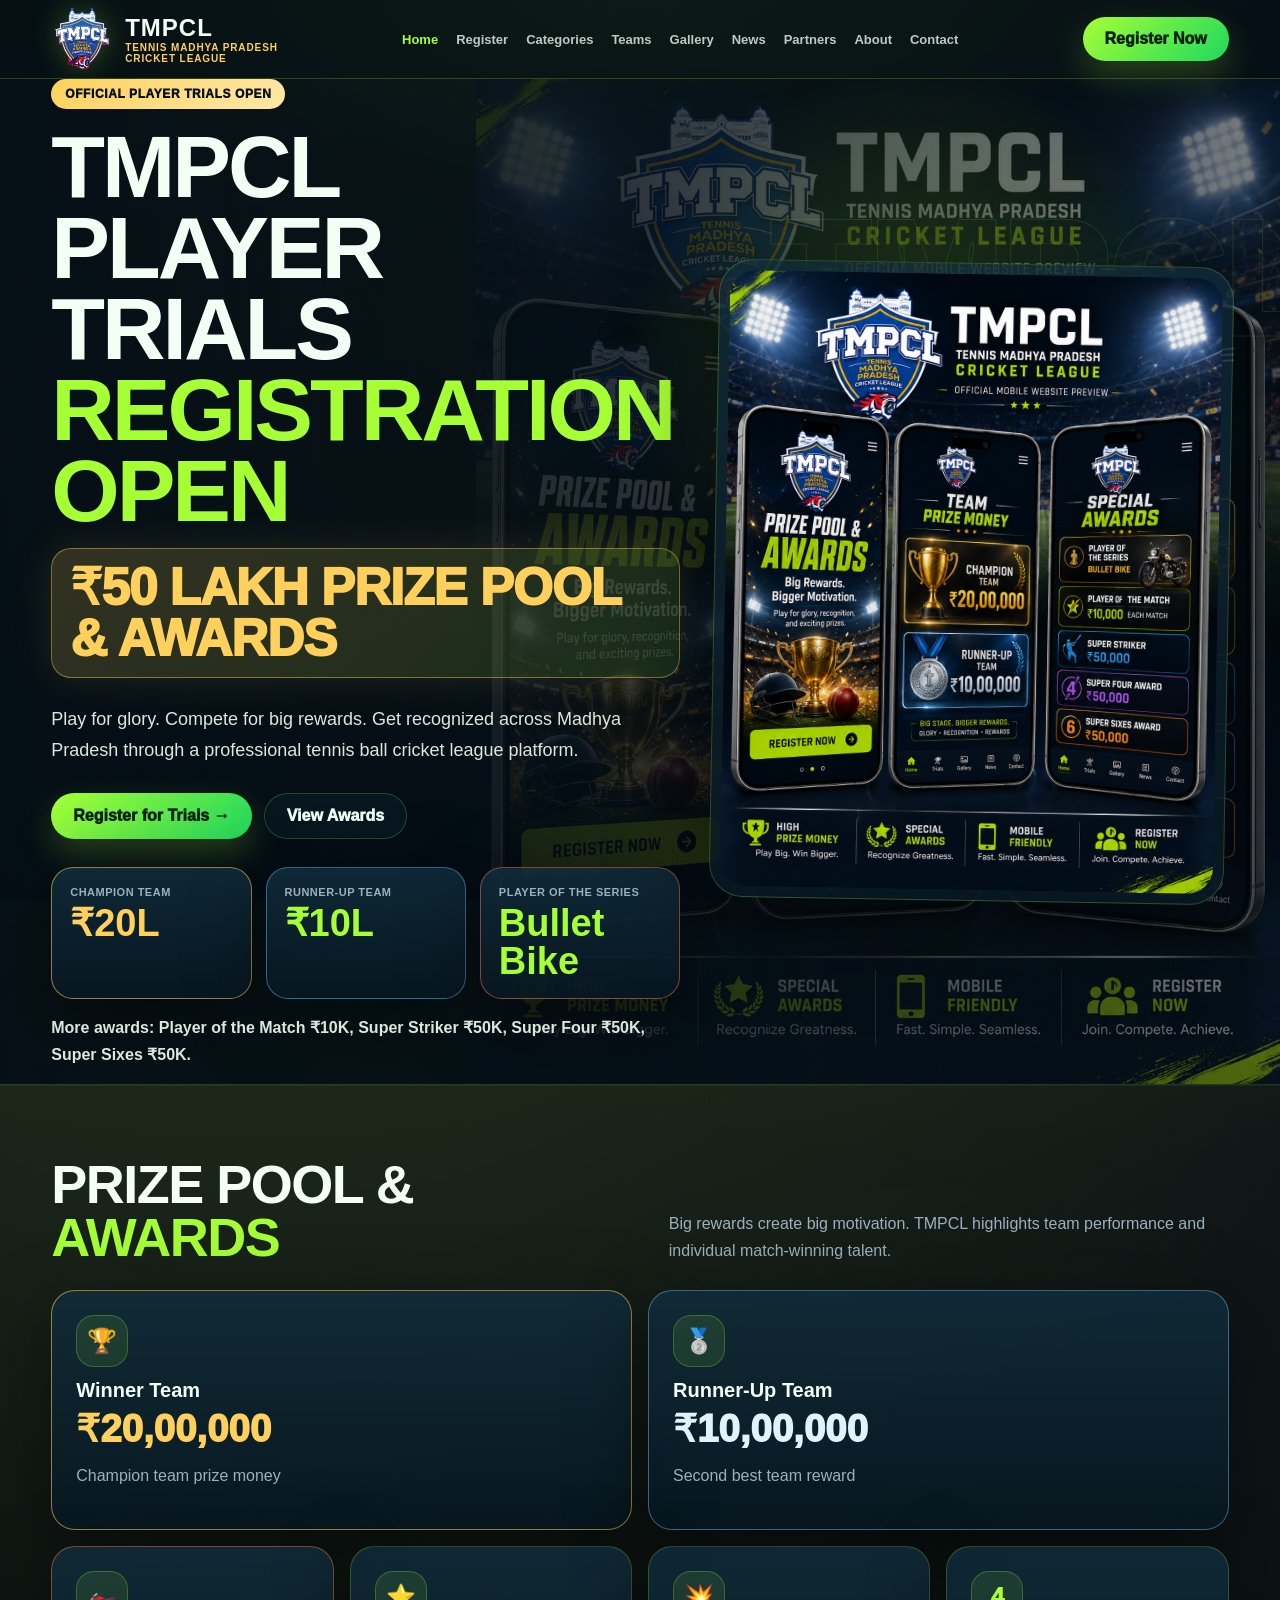
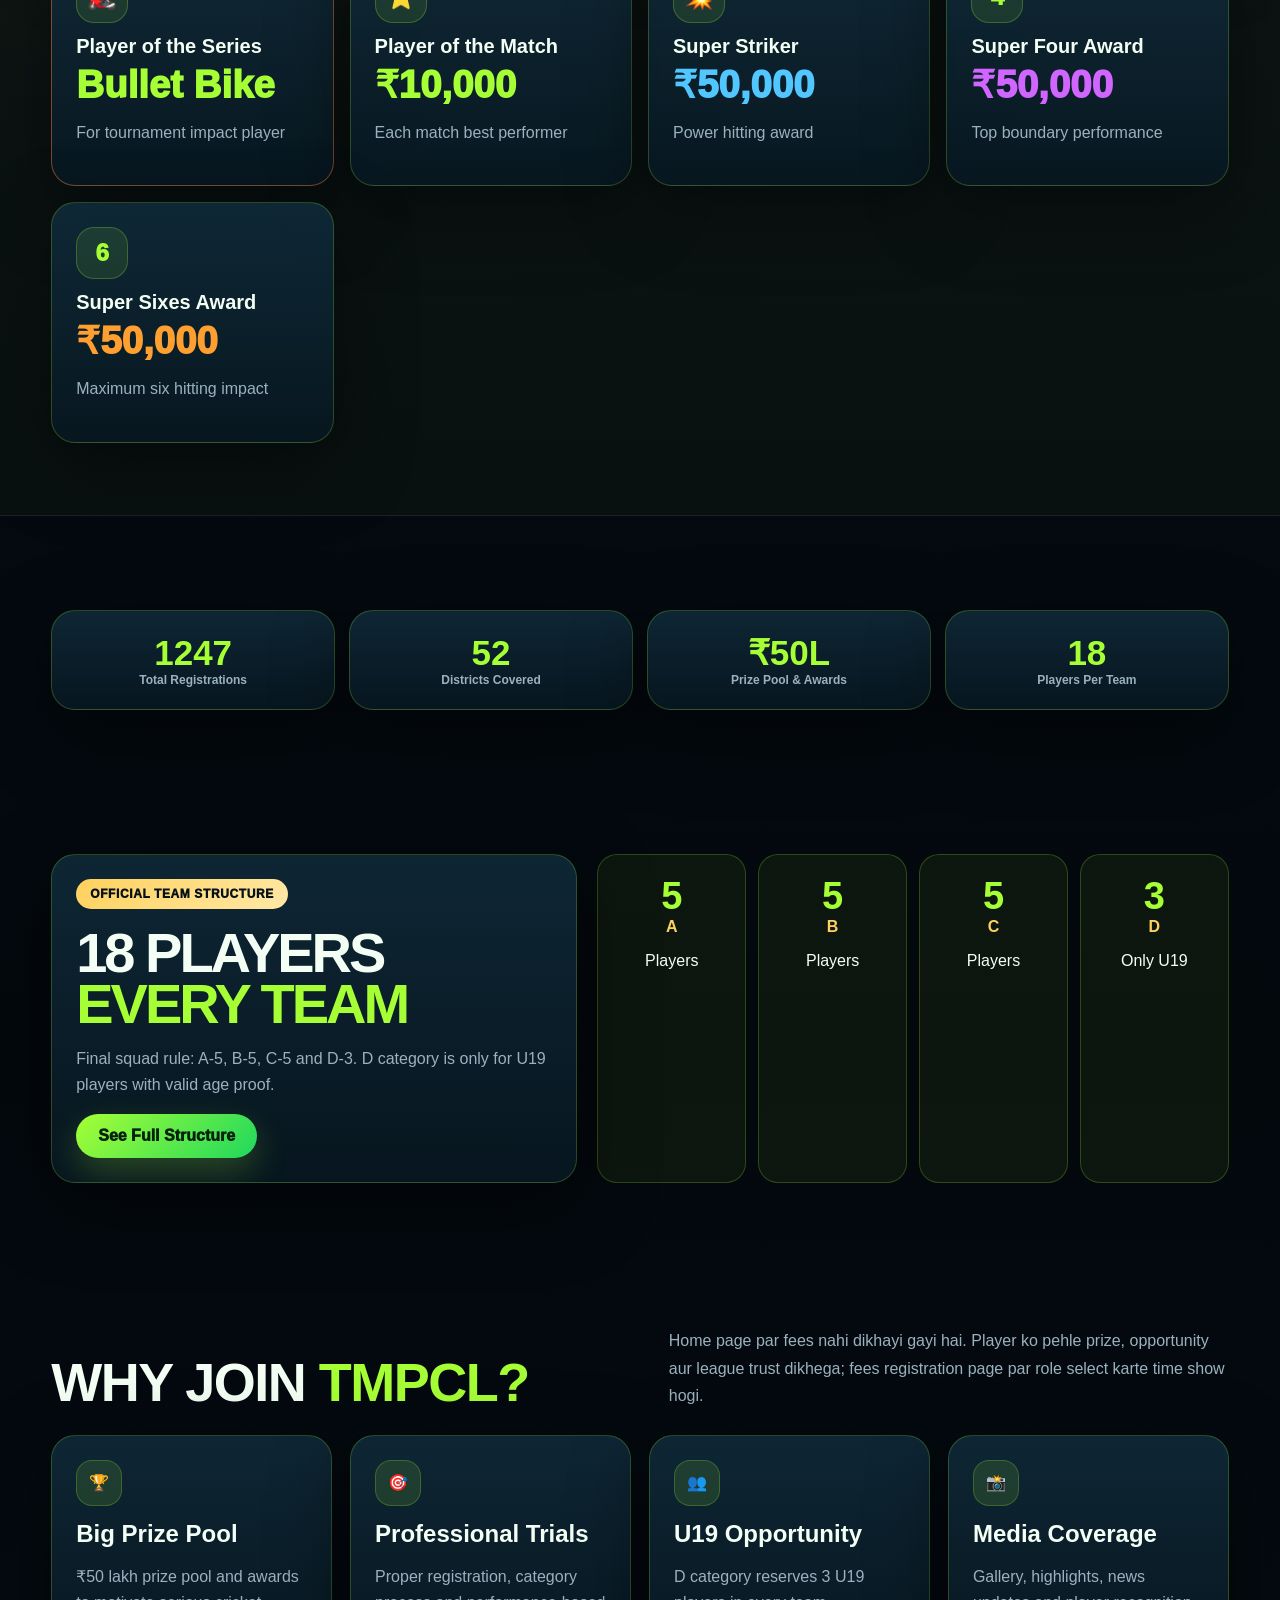
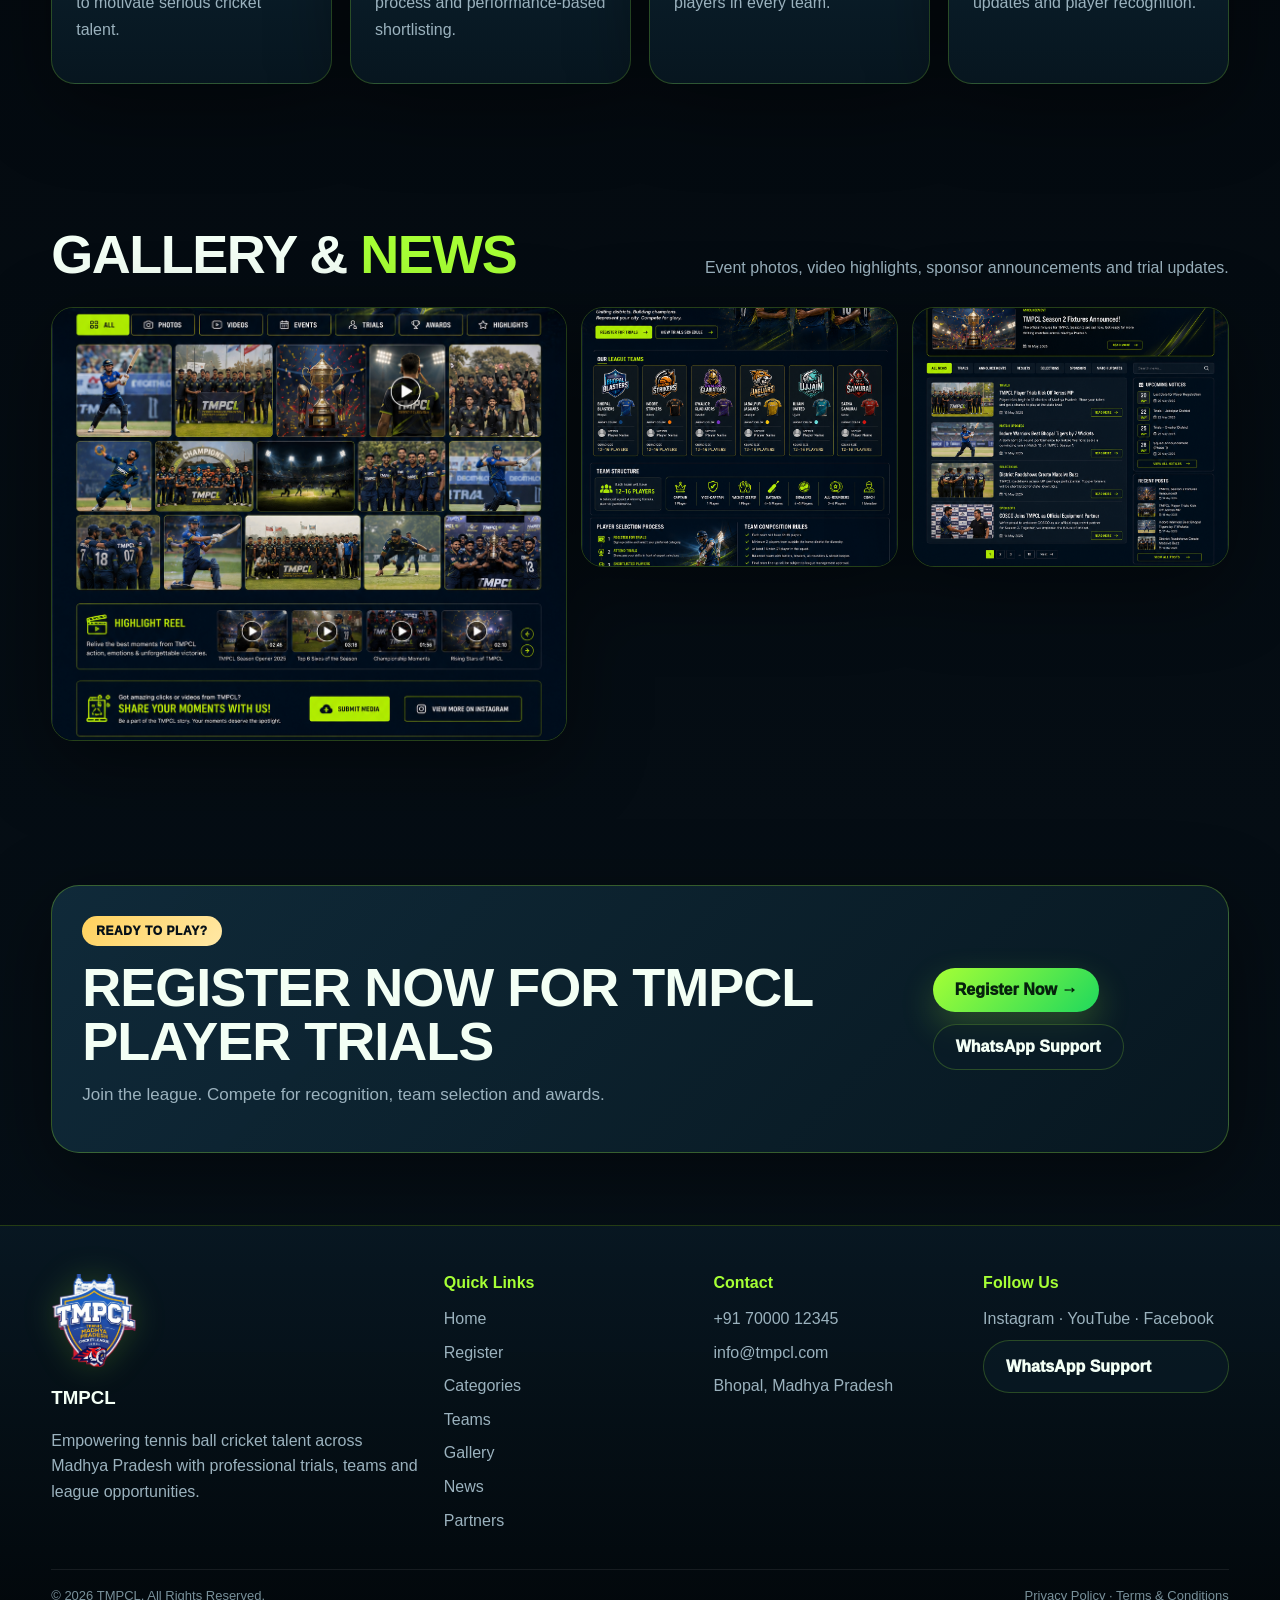
==== commit da785a3f: "Add files via upload" ====
--- a/index.html
+++ b/index.html
@@ -1 +1 @@
-<!doctype html><html lang="en"><head><meta charset="utf-8"><meta name="viewport" content="width=device-width,initial-scale=1"><title>Home | TMPCL</title><link rel="stylesheet" href="styles.css"><script src="https://checkout.razorpay.com/v1/checkout.js"></script></head><body data-page="home"><div class="stadium-bg"></div><header class="topbar"><div class="wrap nav"><a class="brand" href="index.html"><img src="tmpcl-logo.jpg" alt="TMPCL official logo"><span><strong>TMPCL</strong><small>TENNIS MADHYA PRADESH<br>CRICKET LEAGUE</small></span></a><nav class="links"><a href="index.html" data-nav="home">Home</a><a href="registration.html" data-nav="registration">Register</a><a href="categories.html" data-nav="categories">Categories</a><a href="teams.html" data-nav="teams">Teams</a><a href="gallery.html" data-nav="gallery">Gallery</a><a href="news.html" data-nav="news">News</a><a href="partners.html" data-nav="partners">Partners</a><a href="about.html" data-nav="about">About</a><a href="contact.html" data-nav="contact">Contact</a></nav><a class="btn" href="registration.html">Register Now</a><button class="hamb">☰</button></div></header><main><section class="hero"><div class="wrap hero-inner"><div><span class="eyebrow">OFFICIAL PLAYER TRIALS OPEN</span><h1 class="title">Tennis Madhya Pradesh <span>Cricket League</span></h1><p class="lead">TMPCL is a premium tennis ball cricket league platform for Madhya Pradesh players. Register for trials, choose your role, pay securely through Razorpay and get your registration ID.</p><div class="hero-actions"><a class="btn" href="registration.html">Register for Trials →</a><a class="btn ghost" href="teams.html">View Team Structure</a></div><div class="fee-row"><div class="mini-card"><b>Batsman</b><strong>₹999</strong></div><div class="mini-card"><b>Bowler</b><strong>₹999</strong></div><div class="mini-card"><b>All-Rounder</b><strong>₹1299</strong></div></div><div class="stats-row"><div class="stat"><strong data-count="today">87</strong><span>Today Registered</span></div><div class="stat"><strong data-count="total">1247</strong><span>Total Players</span></div><div class="stat"><strong data-count="districts">52</strong><span>Districts Covered</span></div></div></div><div class="phone-preview"><img src="mobile-preview.png" alt="TMPCL mobile preview"></div></div></section><section class="section"><div class="wrap"><div class="section-head"><h2>Player <span class="green">Categories</span></h2><p>Players register with their cricket role. Team selection follows the official A/B/C/D composition.</p></div><div class="grid grid-4"><div class="card category-card"><div class="icon">🏏</div><h3>Batsman</h3><p>Openers, finishers, power hitters and match-winning run scorers.</p><div class="price">₹999</div></div><div class="card category-card"><div class="icon">⚡</div><h3>Bowler</h3><p>Fast, medium pace, swing and spin bowlers who can win pressure overs.</p><div class="price">₹999</div></div><div class="card category-card"><div class="icon">⭐</div><h3>All-Rounder</h3><p>Batting + bowling impact players who can change the match from both sides.</p><div class="price">₹1299</div></div><div class="card category-card"><div class="icon">🧤</div><h3>Wicket Keeper</h3><p>Sharp keeper-batsmen with reflexes, game awareness and leadership.</p><div class="price">₹999</div></div></div></div></section><section class="section"><div class="wrap team-structure"><div class="card"><span class="eyebrow">OFFICIAL TEAM STRUCTURE</span><h2 class="title" style="font-size:56px">18 Players <span>Every Team</span></h2><p class="muted">Final squad rule: A-5, B-5, C-5 and D-3. D category is only for U19 players with valid age proof.</p><a class="btn" href="teams.html">See Full Structure</a></div><div class="slots"><div class="slot"><strong>5</strong><em>A</em><p>Players</p></div><div class="slot"><strong>5</strong><em>B</em><p>Players</p></div><div class="slot"><strong>5</strong><em>C</em><p>Players</p></div><div class="slot"><strong>3</strong><em>D</em><p>Only U19</p></div></div></div></section><section class="section"><div class="wrap"><div class="section-head"><h2>Gallery & <span class="green">News</span></h2><p>Event photos, video highlights, sponsor announcements and trial updates.</p></div><div class="gallery-grid"><img class="showcase-img" src="gallery-preview.png"><img class="showcase-img" src="teams-preview.png"><img class="showcase-img" src="news-preview.png"></div></div></section></main><footer class="footer"><div class="wrap"><div class="footer-grid"><div class="foot-brand"><img src="tmpcl-logo.jpg" alt="TMPCL"><h3>TMPCL</h3><p>Empowering tennis ball cricket talent across Madhya Pradesh with professional trials, teams and league opportunities.</p></div><div><h4>Quick Links</h4><a href="index.html">Home</a><a href="registration.html">Register</a><a href="categories.html">Categories</a><a href="teams.html">Teams</a><a href="gallery.html">Gallery</a><a href="news.html">News</a><a href="partners.html">Partners</a></div><div><h4>Contact</h4><p>+91 70000 12345</p><p>info@tmpcl.com</p><p>Bhopal, Madhya Pradesh</p></div><div><h4>Follow Us</h4><p>Instagram · YouTube · Facebook</p><a class="btn ghost" href="contact.html">WhatsApp Support</a></div></div><div class="copyright"><span>© 2026 TMPCL. All Rights Reserved.</span><span>Privacy Policy · Terms & Conditions</span></div></div></footer><nav class="bottom-nav"><a href="index.html" data-nav="home">●<br>Home</a><a href="registration.html" data-nav="registration">●<br>Register</a><a href="categories.html" data-nav="categories">●<br>Categories</a><a href="teams.html" data-nav="teams">●<br>Teams</a><a href="gallery.html" data-nav="gallery">●<br>Gallery</a></nav><script src="script.js"></script></body></html>+<!doctype html><html lang="en"><head><meta charset="utf-8"><meta name="viewport" content="width=device-width,initial-scale=1"><title>Home | TMPCL</title><link rel="stylesheet" href="styles.css"><script src="https://checkout.razorpay.com/v1/checkout.js"></script></head><body data-page="home"><div class="stadium-bg"></div><header class="topbar"><div class="wrap nav"><a class="brand" href="index.html"><img src="tmpcl-logo.png" alt="TMPCL official logo"><span><strong>TMPCL</strong><small>TENNIS MADHYA PRADESH<br>CRICKET LEAGUE</small></span></a><nav class="links"><a href="index.html" data-nav="home">Home</a><a href="registration.html" data-nav="registration">Register</a><a href="categories.html" data-nav="categories">Categories</a><a href="teams.html" data-nav="teams">Teams</a><a href="gallery.html" data-nav="gallery">Gallery</a><a href="news.html" data-nav="news">News</a><a href="partners.html" data-nav="partners">Partners</a><a href="about.html" data-nav="about">About</a><a href="contact.html" data-nav="contact">Contact</a></nav><a class="btn" href="registration.html">Register Now</a><button class="hamb">☰</button></div></header><main><section class="hero home-hero"><div class="wrap hero-inner"><div class="hero-copy"><span class="eyebrow">OFFICIAL PLAYER TRIALS OPEN</span><h1 class="title">TMPCL Player Trials <span>Registration Open</span></h1><p class="prize-badge">₹50 Lakh Prize Pool & Awards</p><p class="lead">Play for glory. Compete for big rewards. Get recognized across Madhya Pradesh through a professional tennis ball cricket league platform.</p><div class="hero-actions"><a class="btn" href="registration.html">Register for Trials →</a><a class="btn ghost" href="#awards">View Awards</a></div><div class="hero-prize-row"><div class="prize-mini champion"><small>Champion Team</small><strong>₹20L</strong></div><div class="prize-mini runner"><small>Runner-Up Team</small><strong>₹10L</strong></div><div class="prize-mini bike"><small>Player of the Series</small><strong>Bullet Bike</strong></div></div><p class="hero-note">More awards: Player of the Match ₹10K, Super Striker ₹50K, Super Four ₹50K, Super Sixes ₹50K.</p></div><div class="phone-preview prize-phone"><img src="prize-preview.png" alt="TMPCL prize pool mobile website preview"></div></div></section><section id="awards" class="section awards-section"><div class="wrap"><div class="section-head"><h2>Prize Pool & <span class="green">Awards</span></h2><p>Big rewards create big motivation. TMPCL highlights team performance and individual match-winning talent.</p></div><div class="awards-grid"><div class="award-card award-big gold-glow"><span class="award-icon">🏆</span><h3>Winner Team</h3><strong>₹20,00,000</strong><p>Champion team prize money</p></div><div class="award-card award-big silver-glow"><span class="award-icon">🥈</span><h3>Runner-Up Team</h3><strong>₹10,00,000</strong><p>Second best team reward</p></div><div class="award-card bike-glow"><span class="award-icon">🏍️</span><h3>Player of the Series</h3><strong>Bullet Bike</strong><p>For tournament impact player</p></div><div class="award-card"><span class="award-icon">⭐</span><h3>Player of the Match</h3><strong>₹10,000</strong><p>Each match best performer</p></div><div class="award-card blue-glow"><span class="award-icon">💥</span><h3>Super Striker</h3><strong>₹50,000</strong><p>Power hitting award</p></div><div class="award-card purple-glow"><span class="award-icon">4</span><h3>Super Four Award</h3><strong>₹50,000</strong><p>Top boundary performance</p></div><div class="award-card orange-glow"><span class="award-icon">6</span><h3>Super Sixes Award</h3><strong>₹50,000</strong><p>Maximum six hitting impact</p></div></div></div></section><section class="section"><div class="wrap"><div class="stats-row home-stats"><div class="stat"><strong data-count="total">1247</strong><span>Total Registrations</span></div><div class="stat"><strong data-count="districts">52</strong><span>Districts Covered</span></div><div class="stat"><strong>₹50L</strong><span>Prize Pool & Awards</span></div><div class="stat"><strong>18</strong><span>Players Per Team</span></div></div></div></section><section class="section"><div class="wrap team-structure"><div class="card"><span class="eyebrow">OFFICIAL TEAM STRUCTURE</span><h2 class="title" style="font-size:56px">18 Players <span>Every Team</span></h2><p class="muted">Final squad rule: A-5, B-5, C-5 and D-3. D category is only for U19 players with valid age proof.</p><a class="btn" href="teams.html">See Full Structure</a></div><div class="slots"><div class="slot"><strong>5</strong><em>A</em><p>Players</p></div><div class="slot"><strong>5</strong><em>B</em><p>Players</p></div><div class="slot"><strong>5</strong><em>C</em><p>Players</p></div><div class="slot"><strong>3</strong><em>D</em><p>Only U19</p></div></div></div></section><section class="section join-section"><div class="wrap"><div class="section-head"><h2>Why Join <span class="green">TMPCL?</span></h2><p>Home page par fees nahi dikhayi gayi hai. Player ko pehle prize, opportunity aur league trust dikhega; fees registration page par role select karte time show hogi.</p></div><div class="grid grid-4"><div class="card"><div class="icon">🏆</div><h3>Big Prize Pool</h3><p>₹50 lakh prize pool and awards to motivate serious cricket talent.</p></div><div class="card"><div class="icon">🎯</div><h3>Professional Trials</h3><p>Proper registration, category process and performance-based shortlisting.</p></div><div class="card"><div class="icon">👥</div><h3>U19 Opportunity</h3><p>D category reserves 3 U19 players in every team.</p></div><div class="card"><div class="icon">📸</div><h3>Media Coverage</h3><p>Gallery, highlights, news updates and player recognition.</p></div></div></div></section><section class="section"><div class="wrap"><div class="section-head"><h2>Gallery & <span class="green">News</span></h2><p>Event photos, video highlights, sponsor announcements and trial updates.</p></div><div class="gallery-grid"><img class="showcase-img" src="gallery-preview.png"><img class="showcase-img" src="teams-preview.png"><img class="showcase-img" src="news-preview.png"></div></div></section><section class="section home-cta"><div class="wrap cta-card"><div><span class="eyebrow">READY TO PLAY?</span><h2>Register now for TMPCL Player Trials</h2><p>Join the league. Compete for recognition, team selection and awards.</p></div><div class="hero-actions"><a class="btn" href="registration.html">Register Now →</a><a class="btn ghost" href="contact.html">WhatsApp Support</a></div></div></section></main><footer class="footer"><div class="wrap"><div class="footer-grid"><div class="foot-brand"><img src="tmpcl-logo.png" alt="TMPCL"><h3>TMPCL</h3><p>Empowering tennis ball cricket talent across Madhya Pradesh with professional trials, teams and league opportunities.</p></div><div><h4>Quick Links</h4><a href="index.html">Home</a><a href="registration.html">Register</a><a href="categories.html">Categories</a><a href="teams.html">Teams</a><a href="gallery.html">Gallery</a><a href="news.html">News</a><a href="partners.html">Partners</a></div><div><h4>Contact</h4><p>+91 70000 12345</p><p>info@tmpcl.com</p><p>Bhopal, Madhya Pradesh</p></div><div><h4>Follow Us</h4><p>Instagram · YouTube · Facebook</p><a class="btn ghost" href="contact.html">WhatsApp Support</a></div></div><div class="copyright"><span>© 2026 TMPCL. All Rights Reserved.</span><span>Privacy Policy · Terms & Conditions</span></div></div></footer><nav class="bottom-nav"><a href="index.html" data-nav="home">●<br>Home</a><a href="registration.html" data-nav="registration">●<br>Register</a><a href="categories.html" data-nav="categories">●<br>Categories</a><a href="teams.html" data-nav="teams">●<br>Teams</a><a href="gallery.html" data-nav="gallery">●<br>Gallery</a></nav><script src="script.js"></script></body></html>
--- a/styles.css
+++ b/styles.css
@@ -1,5 +1,9 @@
 :root{
   --bg:#061018;--bg2:#0a1b27;--card:#0d2230;--card2:#102d3d;--line:rgba(161,255,53,.22);--green:#a6ff35;--green2:#1fd85d;--gold:#ffd15c;--text:#f3fff5;--muted:#9bb2be;--danger:#ff5a6e;--orange:#ff9f2f;--shadow:0 22px 80px rgba(0,0,0,.45);--radius:24px
 }
-*{box-sizing:border-box}html{scroll-behavior:smooth}body{margin:0;font-family:Inter,Arial,sans-serif;background:radial-gradient(circle at 20% 10%,rgba(166,255,53,.14),transparent 28%),radial-gradient(circle at 80% 0%,rgba(255,209,92,.12),transparent 24%),linear-gradient(180deg,var(--bg),#03080d 55%,#061018);color:var(--text);overflow-x:hidden}.stadium-bg{position:fixed;inset:0;pointer-events:none;z-index:-2;background:linear-gradient(180deg,rgba(2,8,13,.35),rgba(2,8,13,.96)),repeating-linear-gradient(90deg,transparent 0 80px,rgba(255,255,255,.02) 81px 82px)}.stadium-bg:before{content:"";position:absolute;left:-10%;right:-10%;top:0;height:260px;background:radial-gradient(ellipse at 50% 0%,rgba(166,255,53,.22),transparent 55%)}a{color:inherit;text-decoration:none}img{max-width:100%;display:block}.wrap{width:min(1180px,92vw);margin:auto}.topbar{position:sticky;top:0;z-index:50;background:rgba(4,14,21,.82);backdrop-filter:blur(18px);border-bottom:1px solid var(--line)}.nav{display:flex;align-items:center;justify-content:space-between;min-height:78px;gap:18px}.brand{display:flex;align-items:center;gap:12px}.brand img{width:58px;height:58px;object-fit:contain;filter:drop-shadow(0 0 14px rgba(166,255,53,.25))}.brand strong{font-size:24px;letter-spacing:1px}.brand small{display:block;color:var(--gold);font-size:10px;font-weight:800;letter-spacing:.9px}.links{display:flex;gap:18px;align-items:center;font-size:13px;font-weight:800;color:#d8eadf}.links a{opacity:.86}.links a.active,.links a:hover{color:var(--green);opacity:1}.hamb{display:none;background:#102532;border:1px solid var(--line);color:var(--green);border-radius:14px;padding:10px 12px;font-weight:900}.btn{display:inline-flex;align-items:center;justify-content:center;gap:9px;border:0;border-radius:999px;background:linear-gradient(135deg,var(--green),var(--green2));color:#06210d;font-weight:950;padding:13px 22px;cursor:pointer;box-shadow:0 14px 34px rgba(166,255,53,.22);white-space:nowrap}.btn.ghost{background:rgba(10,28,39,.65);border:1px solid var(--line);color:var(--text);box-shadow:none}.btn.gold{background:linear-gradient(135deg,var(--gold),#ff9f2f);color:#211200}.section{padding:72px 0}.hero{position:relative;min-height:690px;display:grid;align-items:center;overflow:hidden;border-bottom:1px solid rgba(166,255,53,.15)}.hero:before{content:"";position:absolute;inset:0;background:radial-gradient(circle at 72% 28%,rgba(166,255,53,.24),transparent 25%),linear-gradient(90deg,rgba(6,16,24,.96) 0%,rgba(6,16,24,.8) 45%,rgba(6,16,24,.35) 100%),url('mobile-preview.png') right center/contain no-repeat;opacity:.92}.hero:after{content:"TMPCL";position:absolute;right:-40px;top:110px;font-size:160px;font-weight:950;color:transparent;-webkit-text-stroke:1px rgba(166,255,53,.13)}.hero-inner{position:relative;z-index:2;display:grid;grid-template-columns:1.1fr .9fr;gap:34px;align-items:center}.eyebrow{display:inline-flex;gap:8px;align-items:center;color:#061018;background:linear-gradient(135deg,var(--gold),#ffe8a6);border-radius:999px;padding:8px 14px;font-size:12px;font-weight:950;letter-spacing:.6px}.title{font-size:clamp(42px,7vw,88px);line-height:.92;margin:18px 0 16px;letter-spacing:-3px;text-transform:uppercase}.title span,.green{color:var(--green)}.lead{font-size:18px;color:#d8e9dd;line-height:1.7;max-width:650px}.hero-actions{display:flex;gap:12px;flex-wrap:wrap;margin:28px 0}.fee-row,.stats-row{display:grid;grid-template-columns:repeat(3,1fr);gap:14px;margin-top:22px}.mini-card,.stat,.card{background:linear-gradient(180deg,rgba(17,45,61,.82),rgba(8,24,34,.86));border:1px solid var(--line);border-radius:var(--radius);box-shadow:var(--shadow);position:relative;overflow:hidden}.mini-card{padding:18px}.mini-card b{display:block;font-size:15px}.mini-card strong{font-size:26px;color:var(--green)}.stat{padding:22px;text-align:center}.stat strong{font-size:35px;color:var(--green)}.stat span{display:block;color:var(--muted);font-weight:800;font-size:12px}.phone-preview{background:rgba(10,29,41,.62);border:1px solid var(--line);border-radius:34px;padding:14px;box-shadow:0 28px 90px rgba(0,0,0,.55);transform:rotate(2deg)}.phone-preview img{border-radius:24px}.section-head{display:flex;justify-content:space-between;gap:20px;align-items:end;margin-bottom:26px}.section-head h2{font-size:clamp(30px,5vw,54px);margin:0;line-height:.98;text-transform:uppercase;letter-spacing:-1.5px}.section-head p{max-width:560px;color:var(--muted);line-height:1.7;margin:0}.grid{display:grid;gap:18px}.grid-3{grid-template-columns:repeat(3,1fr)}.grid-4{grid-template-columns:repeat(4,1fr)}.grid-2{grid-template-columns:repeat(2,1fr)}.card{padding:24px}.card h3{margin:0 0 12px;font-size:24px}.card p,.muted{color:var(--muted);line-height:1.65}.icon{width:46px;height:46px;border-radius:16px;display:grid;place-items:center;background:rgba(166,255,53,.12);color:var(--green);border:1px solid var(--line);font-weight:950;margin-bottom:14px}.category-card{min-height:285px}.category-card .price{font-size:30px;color:var(--gold);font-weight:950}.team-structure{display:grid;grid-template-columns:1fr 1.2fr;gap:20px}.big-18{font-size:120px;line-height:.8;color:var(--green);font-weight:950;text-shadow:0 0 40px rgba(166,255,53,.25)}.slots{display:grid;grid-template-columns:repeat(4,1fr);gap:12px}.slot{border:1px solid var(--line);border-radius:20px;padding:20px;text-align:center;background:rgba(166,255,53,.06)}.slot strong{font-size:38px;color:var(--green);display:block}.slot em{font-style:normal;color:var(--gold);font-weight:900}.showcase-img{border-radius:22px;border:1px solid var(--line);box-shadow:var(--shadow);height:260px;object-fit:cover;width:100%}.gallery-grid{display:grid;grid-template-columns:1.3fr .8fr .8fr;gap:14px}.gallery-grid img:first-child{grid-row:span 2;height:434px}.news-card{display:grid;grid-template-columns:170px 1fr;gap:18px;align-items:center}.news-card img{height:130px;width:100%;object-fit:cover;border-radius:18px}.tag{display:inline-flex;padding:7px 10px;border-radius:999px;background:rgba(166,255,53,.12);color:var(--green);font-weight:950;font-size:11px;border:1px solid var(--line)}.partners{display:grid;grid-template-columns:repeat(6,1fr);gap:14px}.partner-logo{height:88px;border-radius:20px;background:#f5f7f7;color:#071016;display:grid;place-items:center;font-weight:950;letter-spacing:.5px}.form{display:grid;gap:14px}.form-row{display:grid;grid-template-columns:repeat(2,1fr);gap:14px}label{font-size:13px;font-weight:900;color:#dceddf}input,select,textarea{width:100%;border:1px solid rgba(166,255,53,.18);background:rgba(3,12,18,.75);color:var(--text);border-radius:16px;padding:14px 14px;outline:none}textarea{min-height:130px;resize:vertical}input:focus,select:focus,textarea:focus{border-color:var(--green);box-shadow:0 0 0 4px rgba(166,255,53,.08)}.steps{display:grid;grid-template-columns:repeat(4,1fr);gap:10px}.step{padding:16px;border-radius:18px;background:rgba(12,33,46,.75);border:1px solid var(--line);font-weight:900}.step b{display:inline-grid;place-items:center;width:28px;height:28px;border-radius:50%;background:var(--green);color:#061018;margin-right:8px}.paybox{display:grid;grid-template-columns:1fr 1fr;gap:16px}.qr{aspect-ratio:1/1;max-width:190px;background:repeating-linear-gradient(45deg,#fff 0 8px,#111 8px 16px);border:10px solid #fff;border-radius:16px;margin:auto}.success{display:none;border:1px solid rgba(166,255,53,.35);background:rgba(166,255,53,.09);border-radius:22px;padding:20px;margin-top:16px}.bottom-nav{display:none}.footer{background:linear-gradient(180deg,rgba(8,24,34,.95),rgba(2,7,11,.98));border-top:1px solid var(--line);padding:48px 0 26px}.footer-grid{display:grid;grid-template-columns:1.5fr 1fr 1fr 1fr;gap:24px}.foot-brand img{width:76px}.footer h4{color:var(--green);margin:0 0 14px}.footer a,.footer p{display:block;color:var(--muted);margin:8px 0;line-height:1.6}.copyright{border-top:1px solid rgba(255,255,255,.08);margin-top:28px;padding-top:18px;color:#78909a;font-size:13px;display:flex;justify-content:space-between;gap:20px}.admin-shell{display:none}.admin-top{display:grid;grid-template-columns:repeat(4,1fr);gap:14px;margin:20px 0}.table-wrap{overflow:auto}.table{width:100%;border-collapse:collapse;min-width:800px}.table th,.table td{padding:13px;border-bottom:1px solid rgba(255,255,255,.08);text-align:left;font-size:13px}.table th{color:var(--green)}.badge{border-radius:999px;padding:6px 10px;background:rgba(166,255,53,.12);color:var(--green);font-weight:900;font-size:12px}.danger{color:var(--danger)}.mobile-title{display:none}
+*{box-sizing:border-box}html{scroll-behavior:smooth}body{margin:0;font-family:Inter,Arial,sans-serif;background:radial-gradient(circle at 20% 10%,rgba(166,255,53,.14),transparent 28%),radial-gradient(circle at 80% 0%,rgba(255,209,92,.12),transparent 24%),linear-gradient(180deg,var(--bg),#03080d 55%,#061018);color:var(--text);overflow-x:hidden}.stadium-bg{position:fixed;inset:0;pointer-events:none;z-index:-2;background:linear-gradient(180deg,rgba(2,8,13,.35),rgba(2,8,13,.96)),repeating-linear-gradient(90deg,transparent 0 80px,rgba(255,255,255,.02) 81px 82px)}.stadium-bg:before{content:"";position:absolute;left:-10%;right:-10%;top:0;height:260px;background:radial-gradient(ellipse at 50% 0%,rgba(166,255,53,.22),transparent 55%)}a{color:inherit;text-decoration:none}img{max-width:100%;display:block}.wrap{width:min(1180px,92vw);margin:auto}.topbar{position:sticky;top:0;z-index:50;background:rgba(4,14,21,.82);backdrop-filter:blur(18px);border-bottom:1px solid var(--line)}.nav{display:flex;align-items:center;justify-content:space-between;min-height:78px;gap:18px}.brand{display:flex;align-items:center;gap:12px}.brand img{width:62px;height:62px;object-fit:contain;filter:drop-shadow(0 0 14px rgba(166,255,53,.25));background:transparent}.brand strong{font-size:24px;letter-spacing:1px}.brand small{display:block;color:var(--gold);font-size:10px;font-weight:800;letter-spacing:.9px}.links{display:flex;gap:18px;align-items:center;font-size:13px;font-weight:800;color:#d8eadf}.links a{opacity:.86}.links a.active,.links a:hover{color:var(--green);opacity:1}.hamb{display:none;background:#102532;border:1px solid var(--line);color:var(--green);border-radius:14px;padding:10px 12px;font-weight:900}.btn{display:inline-flex;align-items:center;justify-content:center;gap:9px;border:0;border-radius:999px;background:linear-gradient(135deg,var(--green),var(--green2));color:#06210d;font-weight:950;padding:13px 22px;cursor:pointer;box-shadow:0 14px 34px rgba(166,255,53,.22);white-space:nowrap}.btn.ghost{background:rgba(10,28,39,.65);border:1px solid var(--line);color:var(--text);box-shadow:none}.btn.gold{background:linear-gradient(135deg,var(--gold),#ff9f2f);color:#211200}.section{padding:72px 0}.hero{position:relative;min-height:690px;display:grid;align-items:center;overflow:hidden;border-bottom:1px solid rgba(166,255,53,.15)}.hero:before{content:"";position:absolute;inset:0;background:radial-gradient(circle at 72% 28%,rgba(166,255,53,.24),transparent 25%),linear-gradient(90deg,rgba(6,16,24,.96) 0%,rgba(6,16,24,.8) 45%,rgba(6,16,24,.35) 100%),url('mobile-preview.png') right center/contain no-repeat;opacity:.92}.hero:after{content:"TMPCL";position:absolute;right:-40px;top:110px;font-size:160px;font-weight:950;color:transparent;-webkit-text-stroke:1px rgba(166,255,53,.13)}.hero-inner{position:relative;z-index:2;display:grid;grid-template-columns:1.1fr .9fr;gap:34px;align-items:center}.eyebrow{display:inline-flex;gap:8px;align-items:center;color:#061018;background:linear-gradient(135deg,var(--gold),#ffe8a6);border-radius:999px;padding:8px 14px;font-size:12px;font-weight:950;letter-spacing:.6px}.title{font-size:clamp(42px,7vw,88px);line-height:.92;margin:18px 0 16px;letter-spacing:-3px;text-transform:uppercase}.title span,.green{color:var(--green)}.lead{font-size:18px;color:#d8e9dd;line-height:1.7;max-width:650px}.hero-actions{display:flex;gap:12px;flex-wrap:wrap;margin:28px 0}.fee-row,.stats-row{display:grid;grid-template-columns:repeat(3,1fr);gap:14px;margin-top:22px}.mini-card,.stat,.card{background:linear-gradient(180deg,rgba(17,45,61,.82),rgba(8,24,34,.86));border:1px solid var(--line);border-radius:var(--radius);box-shadow:var(--shadow);position:relative;overflow:hidden}.mini-card{padding:18px}.mini-card b{display:block;font-size:15px}.mini-card strong{font-size:26px;color:var(--green)}.stat{padding:22px;text-align:center}.stat strong{font-size:35px;color:var(--green)}.stat span{display:block;color:var(--muted);font-weight:800;font-size:12px}.phone-preview{background:rgba(10,29,41,.62);border:1px solid var(--line);border-radius:34px;padding:14px;box-shadow:0 28px 90px rgba(0,0,0,.55);transform:rotate(2deg)}.phone-preview img{border-radius:24px}.section-head{display:flex;justify-content:space-between;gap:20px;align-items:end;margin-bottom:26px}.section-head h2{font-size:clamp(30px,5vw,54px);margin:0;line-height:.98;text-transform:uppercase;letter-spacing:-1.5px}.section-head p{max-width:560px;color:var(--muted);line-height:1.7;margin:0}.grid{display:grid;gap:18px}.grid-3{grid-template-columns:repeat(3,1fr)}.grid-4{grid-template-columns:repeat(4,1fr)}.grid-2{grid-template-columns:repeat(2,1fr)}.card{padding:24px}.card h3{margin:0 0 12px;font-size:24px}.card p,.muted{color:var(--muted);line-height:1.65}.icon{width:46px;height:46px;border-radius:16px;display:grid;place-items:center;background:rgba(166,255,53,.12);color:var(--green);border:1px solid var(--line);font-weight:950;margin-bottom:14px}.category-card{min-height:285px}.category-card .price{font-size:30px;color:var(--gold);font-weight:950}.team-structure{display:grid;grid-template-columns:1fr 1.2fr;gap:20px}.big-18{font-size:120px;line-height:.8;color:var(--green);font-weight:950;text-shadow:0 0 40px rgba(166,255,53,.25)}.slots{display:grid;grid-template-columns:repeat(4,1fr);gap:12px}.slot{border:1px solid var(--line);border-radius:20px;padding:20px;text-align:center;background:rgba(166,255,53,.06)}.slot strong{font-size:38px;color:var(--green);display:block}.slot em{font-style:normal;color:var(--gold);font-weight:900}.showcase-img{border-radius:22px;border:1px solid var(--line);box-shadow:var(--shadow);height:260px;object-fit:cover;width:100%}.gallery-grid{display:grid;grid-template-columns:1.3fr .8fr .8fr;gap:14px}.gallery-grid img:first-child{grid-row:span 2;height:434px}.news-card{display:grid;grid-template-columns:170px 1fr;gap:18px;align-items:center}.news-card img{height:130px;width:100%;object-fit:cover;border-radius:18px}.tag{display:inline-flex;padding:7px 10px;border-radius:999px;background:rgba(166,255,53,.12);color:var(--green);font-weight:950;font-size:11px;border:1px solid var(--line)}.partners{display:grid;grid-template-columns:repeat(6,1fr);gap:14px}.partner-logo{height:88px;border-radius:20px;background:#f5f7f7;color:#071016;display:grid;place-items:center;font-weight:950;letter-spacing:.5px}.form{display:grid;gap:14px}.form-row{display:grid;grid-template-columns:repeat(2,1fr);gap:14px}label{font-size:13px;font-weight:900;color:#dceddf}input,select,textarea{width:100%;border:1px solid rgba(166,255,53,.18);background:rgba(3,12,18,.75);color:var(--text);border-radius:16px;padding:14px 14px;outline:none}textarea{min-height:130px;resize:vertical}input:focus,select:focus,textarea:focus{border-color:var(--green);box-shadow:0 0 0 4px rgba(166,255,53,.08)}.steps{display:grid;grid-template-columns:repeat(4,1fr);gap:10px}.step{padding:16px;border-radius:18px;background:rgba(12,33,46,.75);border:1px solid var(--line);font-weight:900}.step b{display:inline-grid;place-items:center;width:28px;height:28px;border-radius:50%;background:var(--green);color:#061018;margin-right:8px}.paybox{display:grid;grid-template-columns:1fr 1fr;gap:16px}.qr{aspect-ratio:1/1;max-width:190px;background:repeating-linear-gradient(45deg,#fff 0 8px,#111 8px 16px);border:10px solid #fff;border-radius:16px;margin:auto}.success{display:none;border:1px solid rgba(166,255,53,.35);background:rgba(166,255,53,.09);border-radius:22px;padding:20px;margin-top:16px}.bottom-nav{display:none}.footer{background:linear-gradient(180deg,rgba(8,24,34,.95),rgba(2,7,11,.98));border-top:1px solid var(--line);padding:48px 0 26px}.footer-grid{display:grid;grid-template-columns:1.5fr 1fr 1fr 1fr;gap:24px}.foot-brand img{width:86px;background:transparent;filter:drop-shadow(0 0 16px rgba(166,255,53,.18))}.footer h4{color:var(--green);margin:0 0 14px}.footer a,.footer p{display:block;color:var(--muted);margin:8px 0;line-height:1.6}.copyright{border-top:1px solid rgba(255,255,255,.08);margin-top:28px;padding-top:18px;color:#78909a;font-size:13px;display:flex;justify-content:space-between;gap:20px}.admin-shell{display:none}.admin-top{display:grid;grid-template-columns:repeat(4,1fr);gap:14px;margin:20px 0}.table-wrap{overflow:auto}.table{width:100%;border-collapse:collapse;min-width:800px}.table th,.table td{padding:13px;border-bottom:1px solid rgba(255,255,255,.08);text-align:left;font-size:13px}.table th{color:var(--green)}.badge{border-radius:999px;padding:6px 10px;background:rgba(166,255,53,.12);color:var(--green);font-weight:900;font-size:12px}.danger{color:var(--danger)}.mobile-title{display:none}
 @media(max-width:900px){.links{display:none;position:absolute;left:4vw;right:4vw;top:78px;flex-direction:column;align-items:flex-start;padding:18px;background:#071722;border:1px solid var(--line);border-radius:24px}.links.open{display:flex}.hamb{display:block}.nav{min-height:70px}.brand img{width:48px;height:48px}.brand strong{font-size:20px}.hero{min-height:auto;padding:46px 0}.hero:before{background:linear-gradient(180deg,rgba(6,16,24,.68),rgba(6,16,24,.96)),url('mobile-preview.png') center top/cover no-repeat;opacity:.72}.hero:after{font-size:80px;right:-30px;top:80px}.hero-inner{grid-template-columns:1fr}.title{letter-spacing:-1.6px}.lead{font-size:15px}.fee-row,.stats-row,.grid-3,.grid-4,.grid-2,.team-structure,.form-row,.paybox,.footer-grid,.admin-top{grid-template-columns:1fr}.slots{grid-template-columns:repeat(2,1fr)}.gallery-grid{grid-template-columns:1fr}.gallery-grid img:first-child{height:260px}.news-card{grid-template-columns:1fr}.partners{grid-template-columns:repeat(2,1fr)}.section{padding:46px 0}.section-head{display:block}.section-head h2{margin-bottom:12px}.steps{grid-template-columns:1fr 1fr}.phone-preview{display:none}.bottom-nav{position:fixed;left:0;right:0;bottom:0;z-index:60;display:grid;grid-template-columns:repeat(5,1fr);background:rgba(4,13,20,.92);backdrop-filter:blur(12px);border-top:1px solid var(--line)}.bottom-nav a{padding:10px 4px;text-align:center;font-size:10px;color:#cfe0d3}.bottom-nav a.active{color:var(--green)}body{padding-bottom:66px}.copyright{display:block}.mobile-title{display:block}.desktop-title{display:none}}
+
+/* TMPCL Home Prize Update */
+.home-hero:before{background:radial-gradient(circle at 72% 28%,rgba(166,255,53,.24),transparent 25%),linear-gradient(90deg,rgba(6,16,24,.98) 0%,rgba(6,16,24,.84) 48%,rgba(6,16,24,.46) 100%),url('prize-preview.png') right center/contain no-repeat;opacity:.9}.home-hero .title{max-width:760px}.prize-badge{display:inline-flex;align-items:center;gap:10px;margin:0 0 8px;padding:13px 18px;border-radius:20px;background:linear-gradient(135deg,rgba(255,209,92,.18),rgba(166,255,53,.12));border:1px solid rgba(255,209,92,.42);color:var(--gold);font-size:clamp(28px,4vw,54px);line-height:1;font-weight:950;text-transform:uppercase;letter-spacing:-1px;box-shadow:0 0 42px rgba(255,209,92,.12)}.hero-prize-row{display:grid;grid-template-columns:repeat(3,1fr);gap:14px;margin-top:24px;max-width:760px}.prize-mini{padding:18px;border-radius:22px;background:linear-gradient(180deg,rgba(17,45,61,.86),rgba(8,24,34,.9));border:1px solid rgba(166,255,53,.2);box-shadow:var(--shadow)}.prize-mini small{display:block;color:var(--muted);font-weight:900;text-transform:uppercase;font-size:11px;letter-spacing:.5px}.prize-mini strong{display:block;margin-top:6px;font-size:clamp(24px,3vw,38px);line-height:1;color:var(--green)}.prize-mini.champion{border-color:rgba(255,209,92,.55)}.prize-mini.champion strong{color:var(--gold)}.prize-mini.runner{border-color:rgba(108,191,255,.45)}.prize-mini.bike{border-color:rgba(255,120,70,.48)}.hero-note{color:#d8e9dd;font-weight:800;line-height:1.65;max-width:720px}.prize-phone{transform:rotate(1deg);padding:10px;background:linear-gradient(180deg,rgba(17,45,61,.72),rgba(8,24,34,.9));}.prize-phone img{border-radius:26px}.awards-section{background:linear-gradient(180deg,rgba(255,209,92,.05),rgba(166,255,53,.03));border-top:1px solid rgba(255,255,255,.06);border-bottom:1px solid rgba(255,255,255,.06)}.awards-grid{display:grid;grid-template-columns:repeat(4,1fr);gap:16px}.award-card{padding:24px;border-radius:24px;background:linear-gradient(180deg,rgba(17,45,61,.84),rgba(8,24,34,.9));border:1px solid rgba(166,255,53,.22);box-shadow:var(--shadow);position:relative;overflow:hidden}.award-card:after{content:"";position:absolute;inset:auto -20% -50% -20%;height:120px;background:radial-gradient(ellipse at center,rgba(166,255,53,.18),transparent 65%)}.award-card h3{margin:12px 0 8px;font-size:20px}.award-card strong{display:block;font-size:clamp(26px,3vw,42px);line-height:1;color:var(--green);font-weight:950}.award-card p{color:var(--muted);line-height:1.55}.award-icon{width:52px;height:52px;border-radius:18px;display:grid;place-items:center;background:rgba(166,255,53,.1);border:1px solid rgba(166,255,53,.24);color:var(--green);font-weight:950;font-size:24px}.award-big{grid-column:span 2}.gold-glow{border-color:rgba(255,209,92,.55)}.gold-glow strong{color:var(--gold)}.silver-glow{border-color:rgba(126,202,255,.42)}.silver-glow strong{color:#dff2ff}.bike-glow{border-color:rgba(255,128,60,.45)}.blue-glow strong{color:#52c7ff}.purple-glow strong{color:#d066ff}.orange-glow strong{color:#ff9f2f}.home-stats{grid-template-columns:repeat(4,1fr)}.join-section .card{min-height:230px}.cta-card{display:flex;align-items:center;justify-content:space-between;gap:22px;padding:30px;border-radius:28px;border:1px solid rgba(166,255,53,.28);background:linear-gradient(135deg,rgba(17,45,61,.9),rgba(8,24,34,.92));box-shadow:var(--shadow)}.cta-card h2{font-size:clamp(30px,5vw,54px);line-height:1;margin:14px 0 8px;text-transform:uppercase;letter-spacing:-1px}.cta-card p{color:var(--muted);font-size:17px}.topbar .brand img,.footer .foot-brand img{mix-blend-mode:normal}
+@media(max-width:900px){.home-hero:before{background:linear-gradient(180deg,rgba(6,16,24,.62),rgba(6,16,24,.98)),url('prize-preview.png') center top/cover no-repeat}.prize-badge{font-size:31px}.hero-prize-row,.awards-grid,.home-stats{grid-template-columns:1fr}.award-big{grid-column:auto}.cta-card{display:block}.hero-note{font-size:13px}.brand img{width:54px!important;height:54px!important}}
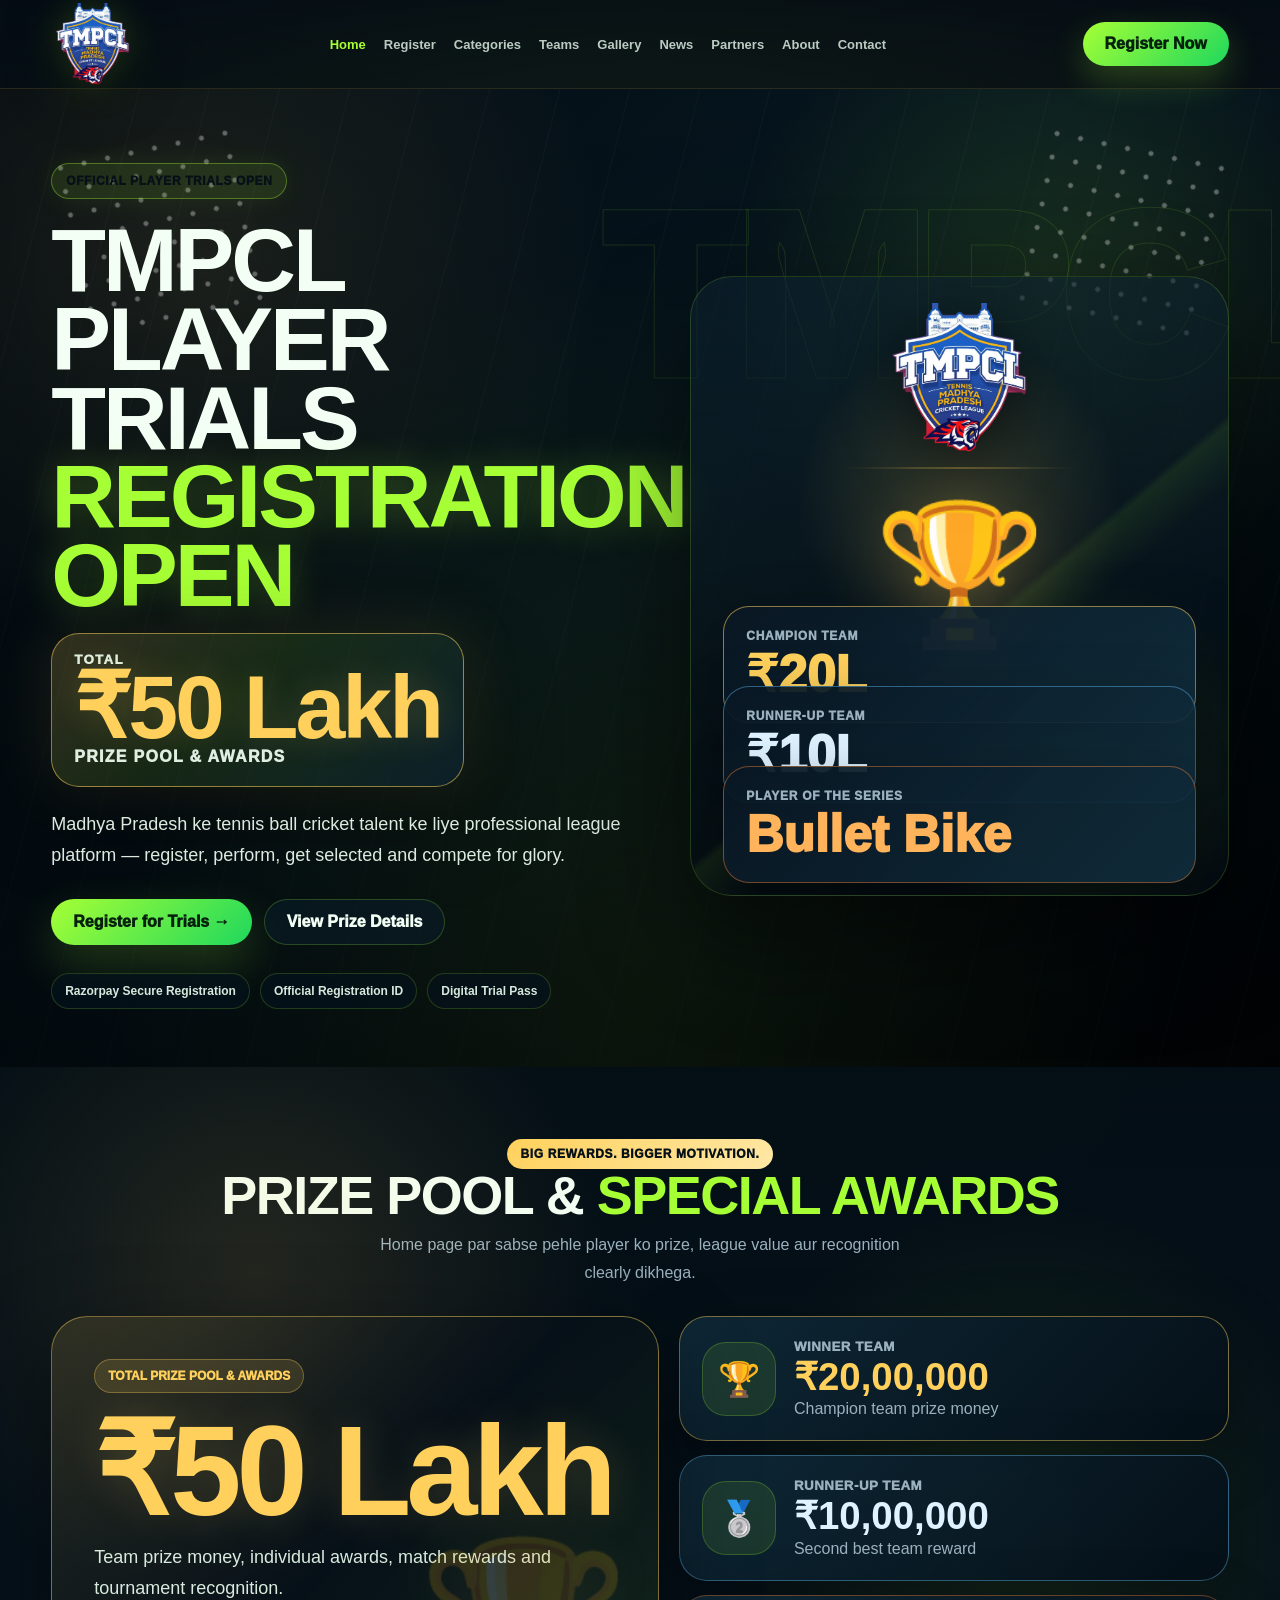
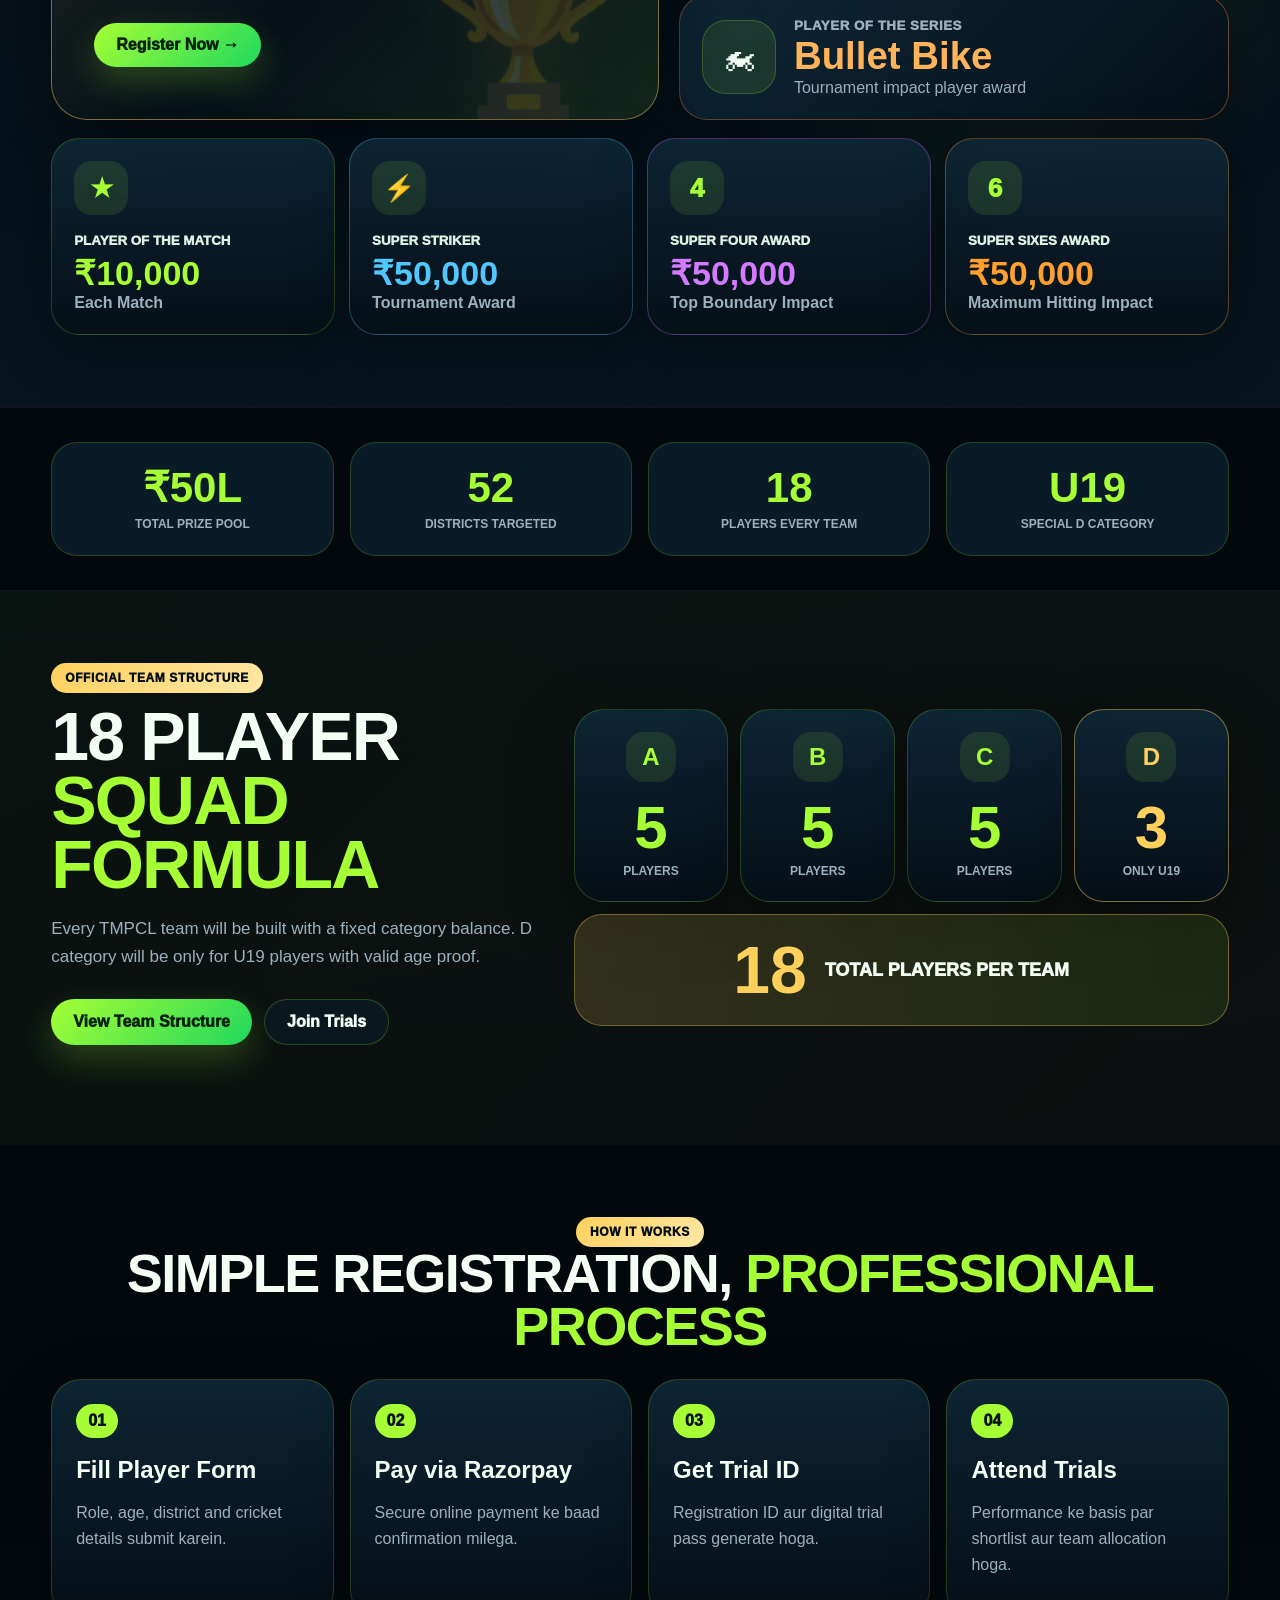
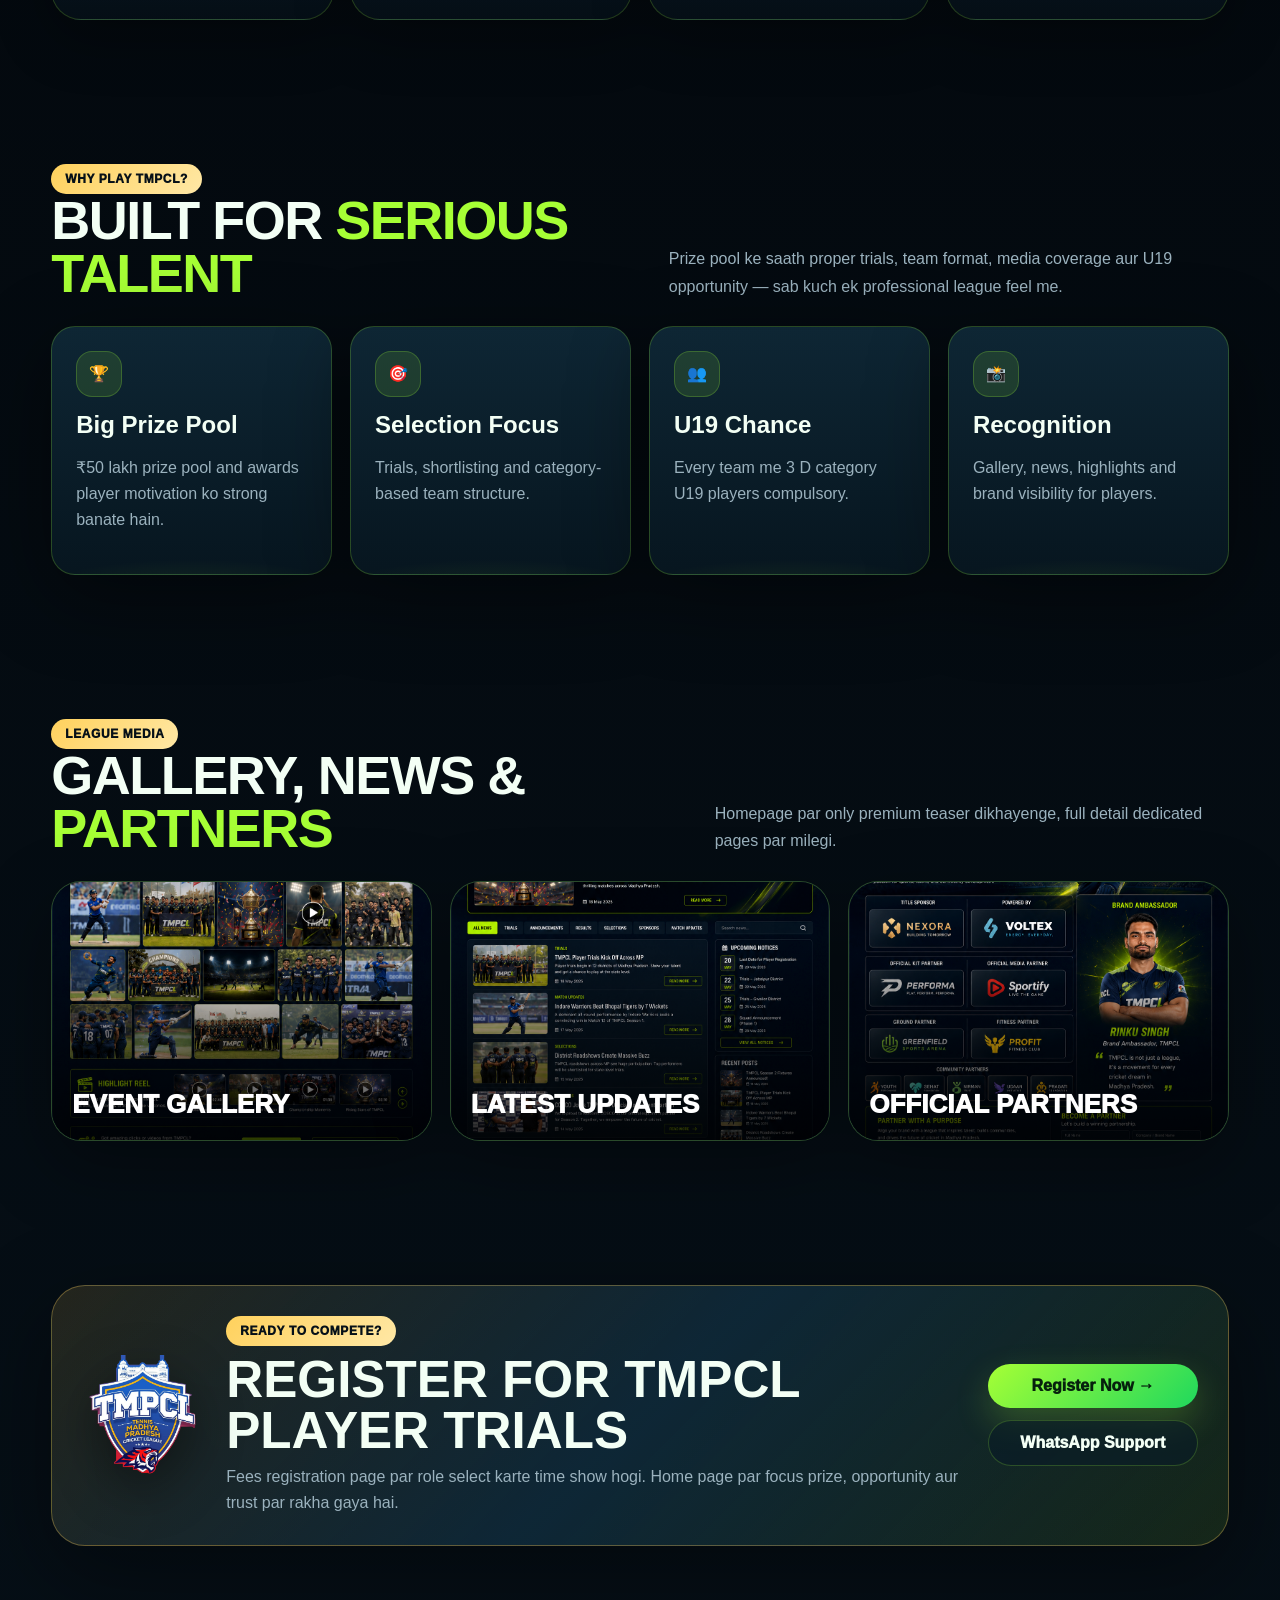
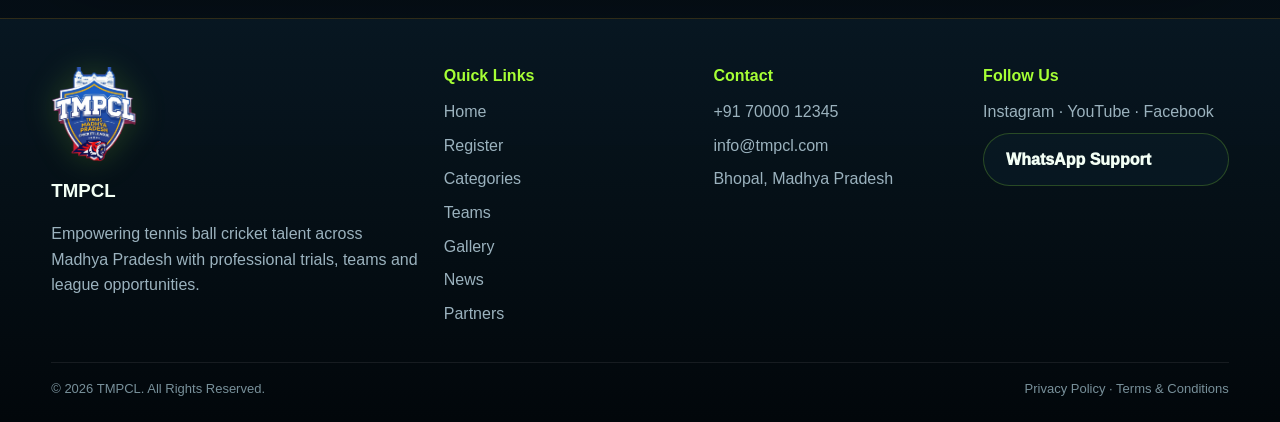
==== commit b4dcd425: "Add files via upload" ====
--- a/index.html
+++ b/index.html
@@ -1 +1,228 @@
-<!doctype html><html lang="en"><head><meta charset="utf-8"><meta name="viewport" content="width=device-width,initial-scale=1"><title>Home | TMPCL</title><link rel="stylesheet" href="styles.css"><script src="https://checkout.razorpay.com/v1/checkout.js"></script></head><body data-page="home"><div class="stadium-bg"></div><header class="topbar"><div class="wrap nav"><a class="brand" href="index.html"><img src="tmpcl-logo.png" alt="TMPCL official logo"><span><strong>TMPCL</strong><small>TENNIS MADHYA PRADESH<br>CRICKET LEAGUE</small></span></a><nav class="links"><a href="index.html" data-nav="home">Home</a><a href="registration.html" data-nav="registration">Register</a><a href="categories.html" data-nav="categories">Categories</a><a href="teams.html" data-nav="teams">Teams</a><a href="gallery.html" data-nav="gallery">Gallery</a><a href="news.html" data-nav="news">News</a><a href="partners.html" data-nav="partners">Partners</a><a href="about.html" data-nav="about">About</a><a href="contact.html" data-nav="contact">Contact</a></nav><a class="btn" href="registration.html">Register Now</a><button class="hamb">☰</button></div></header><main><section class="hero home-hero"><div class="wrap hero-inner"><div class="hero-copy"><span class="eyebrow">OFFICIAL PLAYER TRIALS OPEN</span><h1 class="title">TMPCL Player Trials <span>Registration Open</span></h1><p class="prize-badge">₹50 Lakh Prize Pool & Awards</p><p class="lead">Play for glory. Compete for big rewards. Get recognized across Madhya Pradesh through a professional tennis ball cricket league platform.</p><div class="hero-actions"><a class="btn" href="registration.html">Register for Trials →</a><a class="btn ghost" href="#awards">View Awards</a></div><div class="hero-prize-row"><div class="prize-mini champion"><small>Champion Team</small><strong>₹20L</strong></div><div class="prize-mini runner"><small>Runner-Up Team</small><strong>₹10L</strong></div><div class="prize-mini bike"><small>Player of the Series</small><strong>Bullet Bike</strong></div></div><p class="hero-note">More awards: Player of the Match ₹10K, Super Striker ₹50K, Super Four ₹50K, Super Sixes ₹50K.</p></div><div class="phone-preview prize-phone"><img src="prize-preview.png" alt="TMPCL prize pool mobile website preview"></div></div></section><section id="awards" class="section awards-section"><div class="wrap"><div class="section-head"><h2>Prize Pool & <span class="green">Awards</span></h2><p>Big rewards create big motivation. TMPCL highlights team performance and individual match-winning talent.</p></div><div class="awards-grid"><div class="award-card award-big gold-glow"><span class="award-icon">🏆</span><h3>Winner Team</h3><strong>₹20,00,000</strong><p>Champion team prize money</p></div><div class="award-card award-big silver-glow"><span class="award-icon">🥈</span><h3>Runner-Up Team</h3><strong>₹10,00,000</strong><p>Second best team reward</p></div><div class="award-card bike-glow"><span class="award-icon">🏍️</span><h3>Player of the Series</h3><strong>Bullet Bike</strong><p>For tournament impact player</p></div><div class="award-card"><span class="award-icon">⭐</span><h3>Player of the Match</h3><strong>₹10,000</strong><p>Each match best performer</p></div><div class="award-card blue-glow"><span class="award-icon">💥</span><h3>Super Striker</h3><strong>₹50,000</strong><p>Power hitting award</p></div><div class="award-card purple-glow"><span class="award-icon">4</span><h3>Super Four Award</h3><strong>₹50,000</strong><p>Top boundary performance</p></div><div class="award-card orange-glow"><span class="award-icon">6</span><h3>Super Sixes Award</h3><strong>₹50,000</strong><p>Maximum six hitting impact</p></div></div></div></section><section class="section"><div class="wrap"><div class="stats-row home-stats"><div class="stat"><strong data-count="total">1247</strong><span>Total Registrations</span></div><div class="stat"><strong data-count="districts">52</strong><span>Districts Covered</span></div><div class="stat"><strong>₹50L</strong><span>Prize Pool & Awards</span></div><div class="stat"><strong>18</strong><span>Players Per Team</span></div></div></div></section><section class="section"><div class="wrap team-structure"><div class="card"><span class="eyebrow">OFFICIAL TEAM STRUCTURE</span><h2 class="title" style="font-size:56px">18 Players <span>Every Team</span></h2><p class="muted">Final squad rule: A-5, B-5, C-5 and D-3. D category is only for U19 players with valid age proof.</p><a class="btn" href="teams.html">See Full Structure</a></div><div class="slots"><div class="slot"><strong>5</strong><em>A</em><p>Players</p></div><div class="slot"><strong>5</strong><em>B</em><p>Players</p></div><div class="slot"><strong>5</strong><em>C</em><p>Players</p></div><div class="slot"><strong>3</strong><em>D</em><p>Only U19</p></div></div></div></section><section class="section join-section"><div class="wrap"><div class="section-head"><h2>Why Join <span class="green">TMPCL?</span></h2><p>Home page par fees nahi dikhayi gayi hai. Player ko pehle prize, opportunity aur league trust dikhega; fees registration page par role select karte time show hogi.</p></div><div class="grid grid-4"><div class="card"><div class="icon">🏆</div><h3>Big Prize Pool</h3><p>₹50 lakh prize pool and awards to motivate serious cricket talent.</p></div><div class="card"><div class="icon">🎯</div><h3>Professional Trials</h3><p>Proper registration, category process and performance-based shortlisting.</p></div><div class="card"><div class="icon">👥</div><h3>U19 Opportunity</h3><p>D category reserves 3 U19 players in every team.</p></div><div class="card"><div class="icon">📸</div><h3>Media Coverage</h3><p>Gallery, highlights, news updates and player recognition.</p></div></div></div></section><section class="section"><div class="wrap"><div class="section-head"><h2>Gallery & <span class="green">News</span></h2><p>Event photos, video highlights, sponsor announcements and trial updates.</p></div><div class="gallery-grid"><img class="showcase-img" src="gallery-preview.png"><img class="showcase-img" src="teams-preview.png"><img class="showcase-img" src="news-preview.png"></div></div></section><section class="section home-cta"><div class="wrap cta-card"><div><span class="eyebrow">READY TO PLAY?</span><h2>Register now for TMPCL Player Trials</h2><p>Join the league. Compete for recognition, team selection and awards.</p></div><div class="hero-actions"><a class="btn" href="registration.html">Register Now →</a><a class="btn ghost" href="contact.html">WhatsApp Support</a></div></div></section></main><footer class="footer"><div class="wrap"><div class="footer-grid"><div class="foot-brand"><img src="tmpcl-logo.png" alt="TMPCL"><h3>TMPCL</h3><p>Empowering tennis ball cricket talent across Madhya Pradesh with professional trials, teams and league opportunities.</p></div><div><h4>Quick Links</h4><a href="index.html">Home</a><a href="registration.html">Register</a><a href="categories.html">Categories</a><a href="teams.html">Teams</a><a href="gallery.html">Gallery</a><a href="news.html">News</a><a href="partners.html">Partners</a></div><div><h4>Contact</h4><p>+91 70000 12345</p><p>info@tmpcl.com</p><p>Bhopal, Madhya Pradesh</p></div><div><h4>Follow Us</h4><p>Instagram · YouTube · Facebook</p><a class="btn ghost" href="contact.html">WhatsApp Support</a></div></div><div class="copyright"><span>© 2026 TMPCL. All Rights Reserved.</span><span>Privacy Policy · Terms & Conditions</span></div></div></footer><nav class="bottom-nav"><a href="index.html" data-nav="home">●<br>Home</a><a href="registration.html" data-nav="registration">●<br>Register</a><a href="categories.html" data-nav="categories">●<br>Categories</a><a href="teams.html" data-nav="teams">●<br>Teams</a><a href="gallery.html" data-nav="gallery">●<br>Gallery</a></nav><script src="script.js"></script></body></html>+<!doctype html>
+<html lang="en">
+<head>
+  <meta charset="utf-8">
+  <meta name="viewport" content="width=device-width,initial-scale=1">
+  <title>TMPCL | Player Trials Registration Open</title>
+  <meta name="description" content="TMPCL Tennis Madhya Pradesh Cricket League player trials registration open with ₹50 Lakh Prize Pool & Awards.">
+  <link rel="stylesheet" href="styles.css">
+  <script src="https://checkout.razorpay.com/v1/checkout.js"></script>
+</head>
+<body data-page="home" class="home-rebuild">
+  <div class="stadium-bg"></div>
+
+  <header class="topbar">
+    <div class="wrap nav">
+      <a class="brand brand-only" href="index.html" aria-label="TMPCL Home">
+        <img src="tmpcl-logo.png" alt="TMPCL official logo">
+      </a>
+      <nav class="links">
+        <a href="index.html" data-nav="home">Home</a>
+        <a href="registration.html" data-nav="registration">Register</a>
+        <a href="categories.html" data-nav="categories">Categories</a>
+        <a href="teams.html" data-nav="teams">Teams</a>
+        <a href="gallery.html" data-nav="gallery">Gallery</a>
+        <a href="news.html" data-nav="news">News</a>
+        <a href="partners.html" data-nav="partners">Partners</a>
+        <a href="about.html" data-nav="about">About</a>
+        <a href="contact.html" data-nav="contact">Contact</a>
+      </nav>
+      <a class="btn nav-cta" href="registration.html">Register Now</a>
+      <button class="hamb" aria-label="Open menu">☰</button>
+    </div>
+  </header>
+
+  <main>
+    <section class="pro-hero">
+      <div class="hero-lights"></div>
+      <div class="wrap pro-hero-grid">
+        <div class="pro-hero-copy">
+          <span class="eyebrow premium-chip">OFFICIAL PLAYER TRIALS OPEN</span>
+          <h1 class="pro-title">TMPCL Player Trials <span>Registration Open</span></h1>
+          <div class="mega-prize-line">
+            <small>Total</small>
+            <strong>₹50 Lakh</strong>
+            <span>Prize Pool & Awards</span>
+          </div>
+          <p class="lead pro-lead">Madhya Pradesh ke tennis ball cricket talent ke liye professional league platform — register, perform, get selected and compete for glory.</p>
+          <div class="hero-actions">
+            <a class="btn hero-main-btn" href="registration.html">Register for Trials →</a>
+            <a class="btn ghost hero-ghost-btn" href="#prize-pool">View Prize Details</a>
+          </div>
+          <div class="trust-strip">
+            <span>Razorpay Secure Registration</span>
+            <span>Official Registration ID</span>
+            <span>Digital Trial Pass</span>
+          </div>
+        </div>
+
+        <div class="pro-prize-stage" aria-label="TMPCL prize highlights">
+          <div class="crest-glow"><img src="tmpcl-logo.png" alt="TMPCL logo"></div>
+          <div class="trophy-visual">
+            <div class="cup-top"></div>
+            <div class="cup-body">🏆</div>
+            <div class="cup-base"></div>
+          </div>
+          <div class="hero-award-card hero-award-gold">
+            <small>Champion Team</small>
+            <strong>₹20L</strong>
+          </div>
+          <div class="hero-award-card hero-award-blue">
+            <small>Runner-Up Team</small>
+            <strong>₹10L</strong>
+          </div>
+          <div class="hero-award-card hero-award-bike">
+            <small>Player of the Series</small>
+            <strong>Bullet Bike</strong>
+          </div>
+        </div>
+      </div>
+    </section>
+
+    <section id="prize-pool" class="section prize-premium-section">
+      <div class="wrap">
+        <div class="section-head center-head">
+          <span class="eyebrow">BIG REWARDS. BIGGER MOTIVATION.</span>
+          <h2>Prize Pool & <span class="green">Special Awards</span></h2>
+          <p>Home page par sabse pehle player ko prize, league value aur recognition clearly dikhega.</p>
+        </div>
+
+        <div class="prize-board">
+          <div class="prize-board-main">
+            <span class="board-label">Total Prize Pool & Awards</span>
+            <strong>₹50 Lakh</strong>
+            <p>Team prize money, individual awards, match rewards and tournament recognition.</p>
+            <a class="btn" href="registration.html">Register Now →</a>
+          </div>
+          <div class="winner-stack">
+            <article class="pro-award winner">
+              <span class="award-mark">🏆</span>
+              <div><small>Winner Team</small><strong>₹20,00,000</strong><p>Champion team prize money</p></div>
+            </article>
+            <article class="pro-award runnerup">
+              <span class="award-mark">🥈</span>
+              <div><small>Runner-Up Team</small><strong>₹10,00,000</strong><p>Second best team reward</p></div>
+            </article>
+            <article class="pro-award bikeaward">
+              <span class="award-mark">🏍</span>
+              <div><small>Player of the Series</small><strong>Bullet Bike</strong><p>Tournament impact player award</p></div>
+            </article>
+          </div>
+        </div>
+
+        <div class="special-awards-grid">
+          <article class="special-award lime"><span>★</span><small>Player of the Match</small><strong>₹10,000</strong><em>Each Match</em></article>
+          <article class="special-award cyan"><span>⚡</span><small>Super Striker</small><strong>₹50,000</strong><em>Tournament Award</em></article>
+          <article class="special-award purple"><span>4</span><small>Super Four Award</small><strong>₹50,000</strong><em>Top Boundary Impact</em></article>
+          <article class="special-award orange"><span>6</span><small>Super Sixes Award</small><strong>₹50,000</strong><em>Maximum Hitting Impact</em></article>
+        </div>
+      </div>
+    </section>
+
+    <section class="section quick-proof-section">
+      <div class="wrap proof-grid">
+        <div class="proof-card"><strong>₹50L</strong><span>Total Prize Pool</span></div>
+        <div class="proof-card"><strong>52</strong><span>Districts Targeted</span></div>
+        <div class="proof-card"><strong>18</strong><span>Players Every Team</span></div>
+        <div class="proof-card"><strong>U19</strong><span>Special D Category</span></div>
+      </div>
+    </section>
+
+    <section class="section squad-section">
+      <div class="wrap squad-grid">
+        <div>
+          <span class="eyebrow">OFFICIAL TEAM STRUCTURE</span>
+          <h2 class="section-title">18 Player <span class="green">Squad Formula</span></h2>
+          <p class="muted big-muted">Every TMPCL team will be built with a fixed category balance. D category will be only for U19 players with valid age proof.</p>
+          <div class="hero-actions"><a class="btn" href="teams.html">View Team Structure</a><a class="btn ghost" href="registration.html">Join Trials</a></div>
+        </div>
+        <div class="squad-formula">
+          <div class="formula-card a"><b>A</b><strong>5</strong><span>Players</span></div>
+          <div class="formula-card b"><b>B</b><strong>5</strong><span>Players</span></div>
+          <div class="formula-card c"><b>C</b><strong>5</strong><span>Players</span></div>
+          <div class="formula-card d"><b>D</b><strong>3</strong><span>Only U19</span></div>
+          <div class="total-formula"><strong>18</strong><span>Total Players Per Team</span></div>
+        </div>
+      </div>
+    </section>
+
+    <section class="section process-section">
+      <div class="wrap">
+        <div class="section-head center-head">
+          <span class="eyebrow">HOW IT WORKS</span>
+          <h2>Simple Registration, <span class="green">Professional Process</span></h2>
+        </div>
+        <div class="process-grid">
+          <div class="process-card"><b>01</b><h3>Fill Player Form</h3><p>Role, age, district and cricket details submit karein.</p></div>
+          <div class="process-card"><b>02</b><h3>Pay via Razorpay</h3><p>Secure online payment ke baad confirmation milega.</p></div>
+          <div class="process-card"><b>03</b><h3>Get Trial ID</h3><p>Registration ID aur digital trial pass generate hoga.</p></div>
+          <div class="process-card"><b>04</b><h3>Attend Trials</h3><p>Performance ke basis par shortlist aur team allocation hoga.</p></div>
+        </div>
+      </div>
+    </section>
+
+    <section class="section why-premium-section">
+      <div class="wrap">
+        <div class="section-head">
+          <div><span class="eyebrow">WHY PLAY TMPCL?</span><h2>Built For <span class="green">Serious Talent</span></h2></div>
+          <p>Prize pool ke saath proper trials, team format, media coverage aur U19 opportunity — sab kuch ek professional league feel me.</p>
+        </div>
+        <div class="grid grid-4 why-grid">
+          <div class="card pro-card"><div class="icon">🏆</div><h3>Big Prize Pool</h3><p>₹50 lakh prize pool and awards player motivation ko strong banate hain.</p></div>
+          <div class="card pro-card"><div class="icon">🎯</div><h3>Selection Focus</h3><p>Trials, shortlisting and category-based team structure.</p></div>
+          <div class="card pro-card"><div class="icon">👥</div><h3>U19 Chance</h3><p>Every team me 3 D category U19 players compulsory.</p></div>
+          <div class="card pro-card"><div class="icon">📸</div><h3>Recognition</h3><p>Gallery, news, highlights and brand visibility for players.</p></div>
+        </div>
+      </div>
+    </section>
+
+    <section class="section media-preview-section">
+      <div class="wrap">
+        <div class="section-head">
+          <div><span class="eyebrow">LEAGUE MEDIA</span><h2>Gallery, News & <span class="green">Partners</span></h2></div>
+          <p>Homepage par only premium teaser dikhayenge, full detail dedicated pages par milegi.</p>
+        </div>
+        <div class="media-teaser-grid">
+          <a class="media-teaser" href="gallery.html"><img src="gallery-preview.png" alt="TMPCL Gallery"><span>Event Gallery</span></a>
+          <a class="media-teaser" href="news.html"><img src="news-preview.png" alt="TMPCL News"><span>Latest Updates</span></a>
+          <a class="media-teaser" href="partners.html"><img src="partners-preview.png" alt="TMPCL Partners"><span>Official Partners</span></a>
+        </div>
+      </div>
+    </section>
+
+    <section class="section final-register-section">
+      <div class="wrap final-register-card">
+        <img src="tmpcl-logo.png" alt="TMPCL logo">
+        <div>
+          <span class="eyebrow">READY TO COMPETE?</span>
+          <h2>Register for TMPCL Player Trials</h2>
+          <p>Fees registration page par role select karte time show hogi. Home page par focus prize, opportunity aur trust par rakha gaya hai.</p>
+        </div>
+        <div class="final-actions"><a class="btn" href="registration.html">Register Now →</a><a class="btn ghost" href="contact.html">WhatsApp Support</a></div>
+      </div>
+    </section>
+  </main>
+
+  <footer class="footer">
+    <div class="wrap">
+      <div class="footer-grid">
+        <div class="foot-brand"><img src="tmpcl-logo.png" alt="TMPCL"><h3>TMPCL</h3><p>Empowering tennis ball cricket talent across Madhya Pradesh with professional trials, teams and league opportunities.</p></div>
+        <div><h4>Quick Links</h4><a href="index.html">Home</a><a href="registration.html">Register</a><a href="categories.html">Categories</a><a href="teams.html">Teams</a><a href="gallery.html">Gallery</a><a href="news.html">News</a><a href="partners.html">Partners</a></div>
+        <div><h4>Contact</h4><p>+91 70000 12345</p><p>info@tmpcl.com</p><p>Bhopal, Madhya Pradesh</p></div>
+        <div><h4>Follow Us</h4><p>Instagram · YouTube · Facebook</p><a class="btn ghost" href="contact.html">WhatsApp Support</a></div>
+      </div>
+      <div class="copyright"><span>© 2026 TMPCL. All Rights Reserved.</span><span>Privacy Policy · Terms & Conditions</span></div>
+    </div>
+  </footer>
+
+  <nav class="bottom-nav">
+    <a href="index.html" data-nav="home">●<br>Home</a>
+    <a href="registration.html" data-nav="registration">●<br>Register</a>
+    <a href="teams.html" data-nav="teams">●<br>Teams</a>
+    <a href="gallery.html" data-nav="gallery">●<br>Gallery</a>
+    <a href="contact.html" data-nav="contact">●<br>Contact</a>
+  </nav>
+  <div class="mobile-sticky-cta"><a href="registration.html">Register Now</a><a href="contact.html">WhatsApp</a></div>
+  <script src="script.js"></script>
+</body>
+</html>
--- a/styles.css
+++ b/styles.css
@@ -7,3 +7,8 @@
 /* TMPCL Home Prize Update */
 .home-hero:before{background:radial-gradient(circle at 72% 28%,rgba(166,255,53,.24),transparent 25%),linear-gradient(90deg,rgba(6,16,24,.98) 0%,rgba(6,16,24,.84) 48%,rgba(6,16,24,.46) 100%),url('prize-preview.png') right center/contain no-repeat;opacity:.9}.home-hero .title{max-width:760px}.prize-badge{display:inline-flex;align-items:center;gap:10px;margin:0 0 8px;padding:13px 18px;border-radius:20px;background:linear-gradient(135deg,rgba(255,209,92,.18),rgba(166,255,53,.12));border:1px solid rgba(255,209,92,.42);color:var(--gold);font-size:clamp(28px,4vw,54px);line-height:1;font-weight:950;text-transform:uppercase;letter-spacing:-1px;box-shadow:0 0 42px rgba(255,209,92,.12)}.hero-prize-row{display:grid;grid-template-columns:repeat(3,1fr);gap:14px;margin-top:24px;max-width:760px}.prize-mini{padding:18px;border-radius:22px;background:linear-gradient(180deg,rgba(17,45,61,.86),rgba(8,24,34,.9));border:1px solid rgba(166,255,53,.2);box-shadow:var(--shadow)}.prize-mini small{display:block;color:var(--muted);font-weight:900;text-transform:uppercase;font-size:11px;letter-spacing:.5px}.prize-mini strong{display:block;margin-top:6px;font-size:clamp(24px,3vw,38px);line-height:1;color:var(--green)}.prize-mini.champion{border-color:rgba(255,209,92,.55)}.prize-mini.champion strong{color:var(--gold)}.prize-mini.runner{border-color:rgba(108,191,255,.45)}.prize-mini.bike{border-color:rgba(255,120,70,.48)}.hero-note{color:#d8e9dd;font-weight:800;line-height:1.65;max-width:720px}.prize-phone{transform:rotate(1deg);padding:10px;background:linear-gradient(180deg,rgba(17,45,61,.72),rgba(8,24,34,.9));}.prize-phone img{border-radius:26px}.awards-section{background:linear-gradient(180deg,rgba(255,209,92,.05),rgba(166,255,53,.03));border-top:1px solid rgba(255,255,255,.06);border-bottom:1px solid rgba(255,255,255,.06)}.awards-grid{display:grid;grid-template-columns:repeat(4,1fr);gap:16px}.award-card{padding:24px;border-radius:24px;background:linear-gradient(180deg,rgba(17,45,61,.84),rgba(8,24,34,.9));border:1px solid rgba(166,255,53,.22);box-shadow:var(--shadow);position:relative;overflow:hidden}.award-card:after{content:"";position:absolute;inset:auto -20% -50% -20%;height:120px;background:radial-gradient(ellipse at center,rgba(166,255,53,.18),transparent 65%)}.award-card h3{margin:12px 0 8px;font-size:20px}.award-card strong{display:block;font-size:clamp(26px,3vw,42px);line-height:1;color:var(--green);font-weight:950}.award-card p{color:var(--muted);line-height:1.55}.award-icon{width:52px;height:52px;border-radius:18px;display:grid;place-items:center;background:rgba(166,255,53,.1);border:1px solid rgba(166,255,53,.24);color:var(--green);font-weight:950;font-size:24px}.award-big{grid-column:span 2}.gold-glow{border-color:rgba(255,209,92,.55)}.gold-glow strong{color:var(--gold)}.silver-glow{border-color:rgba(126,202,255,.42)}.silver-glow strong{color:#dff2ff}.bike-glow{border-color:rgba(255,128,60,.45)}.blue-glow strong{color:#52c7ff}.purple-glow strong{color:#d066ff}.orange-glow strong{color:#ff9f2f}.home-stats{grid-template-columns:repeat(4,1fr)}.join-section .card{min-height:230px}.cta-card{display:flex;align-items:center;justify-content:space-between;gap:22px;padding:30px;border-radius:28px;border:1px solid rgba(166,255,53,.28);background:linear-gradient(135deg,rgba(17,45,61,.9),rgba(8,24,34,.92));box-shadow:var(--shadow)}.cta-card h2{font-size:clamp(30px,5vw,54px);line-height:1;margin:14px 0 8px;text-transform:uppercase;letter-spacing:-1px}.cta-card p{color:var(--muted);font-size:17px}.topbar .brand img,.footer .foot-brand img{mix-blend-mode:normal}
 @media(max-width:900px){.home-hero:before{background:linear-gradient(180deg,rgba(6,16,24,.62),rgba(6,16,24,.98)),url('prize-preview.png') center top/cover no-repeat}.prize-badge{font-size:31px}.hero-prize-row,.awards-grid,.home-stats{grid-template-columns:1fr}.award-big{grid-column:auto}.cta-card{display:block}.hero-note{font-size:13px}.brand img{width:54px!important;height:54px!important}}
+
+/* Premium rebuilt home page */
+.home-rebuild .brand-only img{width:82px;height:82px;object-fit:contain;background:transparent;filter:drop-shadow(0 12px 30px rgba(0,0,0,.45)) drop-shadow(0 0 14px rgba(166,255,53,.18))}.home-rebuild .nav{min-height:88px}.home-rebuild .topbar{background:linear-gradient(180deg,rgba(4,12,20,.92),rgba(4,12,20,.78));border-bottom:1px solid rgba(255,209,92,.14)}.pro-hero{position:relative;min-height:calc(100vh - 88px);display:flex;align-items:center;overflow:hidden;padding:74px 0 58px;background:radial-gradient(circle at 82% 22%,rgba(166,255,53,.18),transparent 25%),radial-gradient(circle at 16% 18%,rgba(255,209,92,.13),transparent 30%),linear-gradient(135deg,#061018 0%,#071d2a 48%,#02070b 100%)}.pro-hero:before{content:"";position:absolute;inset:0;background:linear-gradient(180deg,rgba(0,0,0,.25),rgba(0,0,0,.66)),repeating-linear-gradient(104deg,transparent 0 66px,rgba(255,255,255,.026) 67px 68px),radial-gradient(ellipse at 50% 94%,rgba(166,255,53,.16),transparent 58%);pointer-events:none}.pro-hero:after{content:"TMPCL";position:absolute;right:-5vw;top:12%;font-size:clamp(110px,18vw,270px);font-weight:950;letter-spacing:-10px;color:transparent;-webkit-text-stroke:1px rgba(166,255,53,.12);line-height:.8;pointer-events:none}.hero-lights{position:absolute;inset:0;pointer-events:none}.hero-lights:before,.hero-lights:after{content:"";position:absolute;top:48px;width:190px;height:190px;background:radial-gradient(circle,#fff 0 2px,transparent 3px);background-size:24px 24px;filter:drop-shadow(0 0 38px rgba(255,255,255,.75));opacity:.33;transform:rotate(-12deg)}.hero-lights:before{left:5%}.hero-lights:after{right:5%;transform:rotate(12deg)}.pro-hero-grid{position:relative;z-index:2;display:grid;grid-template-columns:minmax(0,1.05fr) minmax(360px,.95fr);gap:44px;align-items:center}.premium-chip{background:rgba(166,255,53,.1);border:1px solid rgba(166,255,53,.34);padding:10px 14px;border-radius:999px;box-shadow:0 0 28px rgba(166,255,53,.08)}.pro-title{font-size:clamp(46px,7vw,96px);line-height:.88;margin:22px 0 18px;text-transform:uppercase;letter-spacing:-3px}.pro-title span{display:block;color:var(--green);text-shadow:0 0 36px rgba(166,255,53,.26)}.mega-prize-line{display:inline-grid;gap:3px;padding:18px 22px 20px;border-radius:28px;background:linear-gradient(135deg,rgba(255,209,92,.19),rgba(166,255,53,.11) 44%,rgba(12,33,46,.82));border:1px solid rgba(255,209,92,.52);box-shadow:0 30px 90px rgba(0,0,0,.4),0 0 62px rgba(255,209,92,.13)}.mega-prize-line small,.mega-prize-line span{text-transform:uppercase;font-weight:950;letter-spacing:1.3px;color:#dfeee1}.mega-prize-line strong{font-size:clamp(52px,7vw,98px);line-height:.84;color:var(--gold);letter-spacing:-3px;text-shadow:0 0 34px rgba(255,209,92,.2)}.pro-lead{max-width:720px;margin-top:22px;color:#dcebe0}.hero-main-btn{font-size:16px;box-shadow:0 18px 46px rgba(166,255,53,.2)}.hero-ghost-btn{border-color:rgba(255,209,92,.38);color:#fff}.trust-strip{display:flex;flex-wrap:wrap;gap:10px;margin-top:22px}.trust-strip span{padding:10px 13px;border-radius:999px;border:1px solid rgba(166,255,53,.18);background:rgba(5,18,28,.74);font-size:12px;font-weight:900;color:#d6e9dc}.pro-prize-stage{position:relative;min-height:620px;border:1px solid rgba(166,255,53,.18);border-radius:42px;background:linear-gradient(180deg,rgba(13,34,48,.58),rgba(5,14,22,.78));box-shadow:0 42px 110px rgba(0,0,0,.48);overflow:hidden;padding:24px}.pro-prize-stage:before{content:"";position:absolute;inset:0;background:radial-gradient(circle at 50% 36%,rgba(255,209,92,.18),transparent 34%),radial-gradient(circle at 72% 78%,rgba(166,255,53,.15),transparent 30%),linear-gradient(140deg,transparent 0 55%,rgba(166,255,53,.08) 56%,transparent 62%)}.crest-glow{position:absolute;left:50%;top:26px;transform:translateX(-50%);width:150px;height:150px;display:grid;place-items:center;z-index:3}.crest-glow img{max-width:150px;max-height:150px;object-fit:contain;background:transparent;filter:drop-shadow(0 16px 30px rgba(0,0,0,.55))}.trophy-visual{position:absolute;left:50%;top:178px;transform:translateX(-50%);width:240px;height:240px;display:grid;place-items:center;z-index:2}.cup-body{font-size:138px;filter:drop-shadow(0 22px 30px rgba(255,209,92,.23))}.cup-top,.cup-base{position:absolute;border-radius:50%;background:linear-gradient(90deg,transparent,rgba(255,209,92,.34),transparent);height:2px;left:0;right:0}.cup-top{top:12px}.cup-base{bottom:0}.hero-award-card{position:absolute;left:32px;right:32px;padding:22px;border-radius:26px;background:linear-gradient(135deg,rgba(9,23,35,.95),rgba(16,45,61,.9));border:1px solid rgba(166,255,53,.2);box-shadow:0 24px 62px rgba(0,0,0,.36);z-index:4}.hero-award-card small{display:block;text-transform:uppercase;font-weight:950;color:var(--muted);font-size:12px;letter-spacing:.7px}.hero-award-card strong{display:block;margin-top:6px;font-size:clamp(32px,4vw,52px);line-height:1;color:var(--green);font-weight:950}.hero-award-gold{bottom:172px;border-color:rgba(255,209,92,.52)}.hero-award-gold strong{color:var(--gold)}.hero-award-blue{bottom:92px;border-color:rgba(95,190,255,.42)}.hero-award-blue strong{color:#dff2ff}.hero-award-bike{bottom:12px;border-color:rgba(255,136,54,.42)}.hero-award-bike strong{color:#ffb45b}.center-head{text-align:center;display:block}.center-head p{margin:10px auto 0}.section-title{font-size:clamp(34px,5.5vw,68px);line-height:.94;margin:12px 0 18px;text-transform:uppercase;letter-spacing:-1.8px}.prize-premium-section{position:relative;background:linear-gradient(180deg,rgba(4,14,22,.96),rgba(7,21,31,.98));overflow:hidden}.prize-premium-section:before{content:"";position:absolute;inset:0;background:radial-gradient(circle at 20% 22%,rgba(255,209,92,.12),transparent 28%),radial-gradient(circle at 80% 48%,rgba(166,255,53,.1),transparent 28%);pointer-events:none}.prize-board{position:relative;z-index:2;display:grid;grid-template-columns:1.05fr .95fr;gap:20px;margin-top:30px}.prize-board-main{position:relative;overflow:hidden;min-height:390px;padding:42px;border-radius:36px;border:1px solid rgba(255,209,92,.45);background:linear-gradient(135deg,rgba(255,209,92,.13),rgba(6,16,24,.92) 52%,rgba(166,255,53,.09));box-shadow:0 34px 96px rgba(0,0,0,.46)}.prize-board-main:before{content:"🏆";position:absolute;right:28px;bottom:-10px;font-size:170px;opacity:.17;filter:drop-shadow(0 0 28px rgba(255,209,92,.35))}.board-label{display:inline-flex;padding:9px 13px;border-radius:999px;background:rgba(255,209,92,.13);border:1px solid rgba(255,209,92,.32);color:var(--gold);text-transform:uppercase;font-weight:950;font-size:12px}.prize-board-main strong{display:block;margin:26px 0 10px;font-size:clamp(70px,10vw,132px);line-height:.82;color:var(--gold);letter-spacing:-5px;text-shadow:0 0 42px rgba(255,209,92,.18)}.prize-board-main p{max-width:510px;color:#d9eade;line-height:1.75;font-size:18px}.winner-stack{display:grid;gap:14px}.pro-award{display:grid;grid-template-columns:74px 1fr;gap:18px;align-items:center;padding:22px;border-radius:28px;background:linear-gradient(135deg,rgba(15,41,57,.92),rgba(5,15,23,.96));border:1px solid rgba(166,255,53,.19);box-shadow:0 18px 58px rgba(0,0,0,.34)}.pro-award .award-mark{width:74px;height:74px;display:grid;place-items:center;border-radius:24px;background:rgba(166,255,53,.1);font-size:34px;border:1px solid rgba(166,255,53,.22)}.pro-award small{display:block;color:var(--muted);text-transform:uppercase;font-weight:950;letter-spacing:.5px}.pro-award strong{display:block;font-size:clamp(26px,3vw,44px);color:var(--green);line-height:1;margin:4px 0}.pro-award p{margin:0;color:var(--muted)}.pro-award.winner{border-color:rgba(255,209,92,.45)}.pro-award.winner strong{color:var(--gold)}.pro-award.runnerup{border-color:rgba(111,201,255,.38)}.pro-award.runnerup strong{color:#dff2ff}.pro-award.bikeaward{border-color:rgba(255,132,55,.38)}.pro-award.bikeaward strong{color:#ffb45b}.special-awards-grid{position:relative;z-index:2;display:grid;grid-template-columns:repeat(4,1fr);gap:14px;margin-top:18px}.special-award{min-height:190px;padding:22px;border-radius:28px;background:linear-gradient(180deg,rgba(15,41,57,.86),rgba(5,15,23,.95));border:1px solid rgba(166,255,53,.2);box-shadow:0 18px 58px rgba(0,0,0,.32)}.special-award span{width:54px;height:54px;border-radius:18px;display:grid;place-items:center;background:rgba(166,255,53,.1);color:var(--green);font-size:26px;font-weight:950;margin-bottom:18px}.special-award small{display:block;color:#dff1e4;text-transform:uppercase;font-weight:950}.special-award strong{display:block;margin:8px 0 4px;font-size:34px;line-height:1;color:var(--green)}.special-award em{font-style:normal;color:var(--muted);font-weight:800}.special-award.cyan{border-color:rgba(79,198,255,.32)}.special-award.cyan strong{color:#50c8ff}.special-award.purple{border-color:rgba(205,102,255,.34)}.special-award.purple strong{color:#d47aff}.special-award.orange{border-color:rgba(255,158,47,.34)}.special-award.orange strong{color:#ff9f2f}.quick-proof-section{padding:34px 0;background:rgba(0,0,0,.18);border-top:1px solid rgba(255,255,255,.06);border-bottom:1px solid rgba(255,255,255,.06)}.proof-grid{display:grid;grid-template-columns:repeat(4,1fr);gap:16px}.proof-card{padding:24px;border-radius:26px;background:rgba(13,34,48,.74);border:1px solid rgba(166,255,53,.18);text-align:center}.proof-card strong{display:block;font-size:42px;color:var(--green);line-height:1}.proof-card span{display:block;margin-top:8px;color:var(--muted);font-weight:900;text-transform:uppercase;font-size:12px}.squad-section{background:linear-gradient(135deg,rgba(166,255,53,.04),rgba(255,209,92,.04))}.squad-grid{display:grid;grid-template-columns:.86fr 1.14fr;gap:28px;align-items:center}.big-muted{font-size:17px}.squad-formula{display:grid;grid-template-columns:repeat(4,1fr);gap:12px;align-items:stretch}.formula-card{min-height:180px;border-radius:30px;padding:22px;text-align:center;background:linear-gradient(180deg,rgba(15,41,57,.88),rgba(5,15,23,.96));border:1px solid rgba(166,255,53,.2);box-shadow:0 20px 62px rgba(0,0,0,.34)}.formula-card b{display:inline-grid;place-items:center;width:50px;height:50px;border-radius:18px;background:rgba(166,255,53,.1);color:var(--green);font-size:24px}.formula-card strong{display:block;font-size:60px;line-height:1;margin:16px 0 3px;color:var(--green)}.formula-card span{color:var(--muted);font-weight:900;text-transform:uppercase;font-size:12px}.formula-card.d{border-color:rgba(255,209,92,.45)}.formula-card.d b,.formula-card.d strong{color:var(--gold)}.total-formula{grid-column:1/-1;padding:22px 26px;border-radius:28px;background:linear-gradient(90deg,rgba(255,209,92,.16),rgba(166,255,53,.1));border:1px solid rgba(255,209,92,.35);display:flex;align-items:center;justify-content:center;gap:18px}.total-formula strong{font-size:66px;color:var(--gold);line-height:1}.total-formula span{font-size:18px;font-weight:950;text-transform:uppercase}.process-grid{display:grid;grid-template-columns:repeat(4,1fr);gap:16px}.process-card{padding:24px;border-radius:30px;background:linear-gradient(180deg,rgba(15,41,57,.86),rgba(5,15,23,.94));border:1px solid rgba(166,255,53,.19);box-shadow:0 18px 56px rgba(0,0,0,.32)}.process-card b{display:inline-flex;color:#061018;background:var(--green);padding:8px 12px;border-radius:999px;font-weight:950}.process-card h3{font-size:24px;margin:18px 0 8px}.process-card p{color:var(--muted);line-height:1.65}.pro-card{position:relative;overflow:hidden}.pro-card:before{content:"";position:absolute;inset:auto -30% -45% -30%;height:130px;background:radial-gradient(ellipse at center,rgba(166,255,53,.16),transparent 66%)}.media-teaser-grid{display:grid;grid-template-columns:repeat(3,1fr);gap:18px}.media-teaser{position:relative;display:block;border-radius:30px;overflow:hidden;min-height:260px;border:1px solid rgba(166,255,53,.2);box-shadow:0 24px 70px rgba(0,0,0,.35);background:#0b1d29}.media-teaser img{width:100%;height:100%;object-fit:cover;position:absolute;inset:0;filter:saturate(1.04) contrast(1.04)}.media-teaser:after{content:"";position:absolute;inset:0;background:linear-gradient(180deg,transparent 20%,rgba(0,0,0,.76))}.media-teaser span{position:absolute;left:20px;right:20px;bottom:20px;z-index:2;color:#fff;font-size:26px;font-weight:950;text-transform:uppercase}.final-register-card{display:grid;grid-template-columns:120px 1fr auto;gap:24px;align-items:center;padding:30px;border-radius:34px;background:linear-gradient(135deg,rgba(255,209,92,.12),rgba(15,41,57,.92),rgba(166,255,53,.1));border:1px solid rgba(255,209,92,.32);box-shadow:0 28px 90px rgba(0,0,0,.4)}.final-register-card img{width:120px;height:120px;object-fit:contain;background:transparent;filter:drop-shadow(0 16px 26px rgba(0,0,0,.45))}.final-register-card h2{margin:8px 0;font-size:clamp(30px,4vw,52px);text-transform:uppercase;line-height:1}.final-register-card p{color:var(--muted);line-height:1.6;margin:0}.final-actions{display:grid;gap:12px;min-width:210px}.mobile-sticky-cta{display:none}.home-rebuild .footer{border-top-color:rgba(255,209,92,.18)}
+@media(max-width:900px){.home-rebuild .nav{min-height:72px}.home-rebuild .brand-only img{width:58px!important;height:58px!important}.pro-hero{min-height:auto;padding:38px 0 34px}.pro-hero-grid,.prize-board,.squad-grid,.proof-grid,.process-grid,.media-teaser-grid,.special-awards-grid,.final-register-card{grid-template-columns:1fr}.pro-title{letter-spacing:-1.5px}.mega-prize-line{display:block;width:100%;padding:16px}.mega-prize-line strong{font-size:56px;letter-spacing:-2px}.pro-prize-stage{min-height:510px;border-radius:30px;margin-top:8px}.crest-glow{top:18px;width:118px;height:118px}.crest-glow img{max-width:118px;max-height:118px}.trophy-visual{top:142px}.cup-body{font-size:108px}.hero-award-card{left:18px;right:18px;padding:16px;border-radius:22px}.hero-award-gold{bottom:154px}.hero-award-blue{bottom:84px}.hero-award-bike{bottom:14px}.hero-award-card strong{font-size:30px}.prize-board-main{min-height:330px;padding:26px}.prize-board-main strong{font-size:66px;letter-spacing:-2px}.pro-award{grid-template-columns:56px 1fr;padding:18px;border-radius:22px}.pro-award .award-mark{width:56px;height:56px;border-radius:18px;font-size:28px}.pro-award strong{font-size:28px}.special-award{min-height:auto}.squad-formula{grid-template-columns:repeat(2,1fr)}.total-formula{display:block;text-align:center}.total-formula strong{display:block}.formula-card{min-height:152px;padding:18px}.formula-card strong{font-size:48px}.process-grid{gap:12px}.media-teaser{min-height:210px}.final-register-card{text-align:center}.final-register-card img{margin:auto}.final-actions{min-width:0}.nav-cta{display:none}.trust-strip{gap:8px}.trust-strip span{font-size:11px}.mobile-sticky-cta{position:fixed;left:12px;right:12px;bottom:74px;z-index:80;display:grid;grid-template-columns:1fr 1fr;gap:8px;pointer-events:auto}.mobile-sticky-cta a{display:grid;place-items:center;padding:12px;border-radius:999px;font-size:12px;font-weight:950;text-transform:uppercase;background:linear-gradient(135deg,var(--green),var(--green2));color:#061018;box-shadow:0 14px 36px rgba(0,0,0,.36)}.mobile-sticky-cta a:last-child{background:rgba(7,21,31,.92);color:var(--green);border:1px solid rgba(166,255,53,.25)}}
+@media(max-width:540px){.pro-title{font-size:43px}.section-title{font-size:38px}.squad-formula{gap:10px}.proof-card strong{font-size:34px}.special-award strong{font-size:30px}.media-teaser span{font-size:22px}}
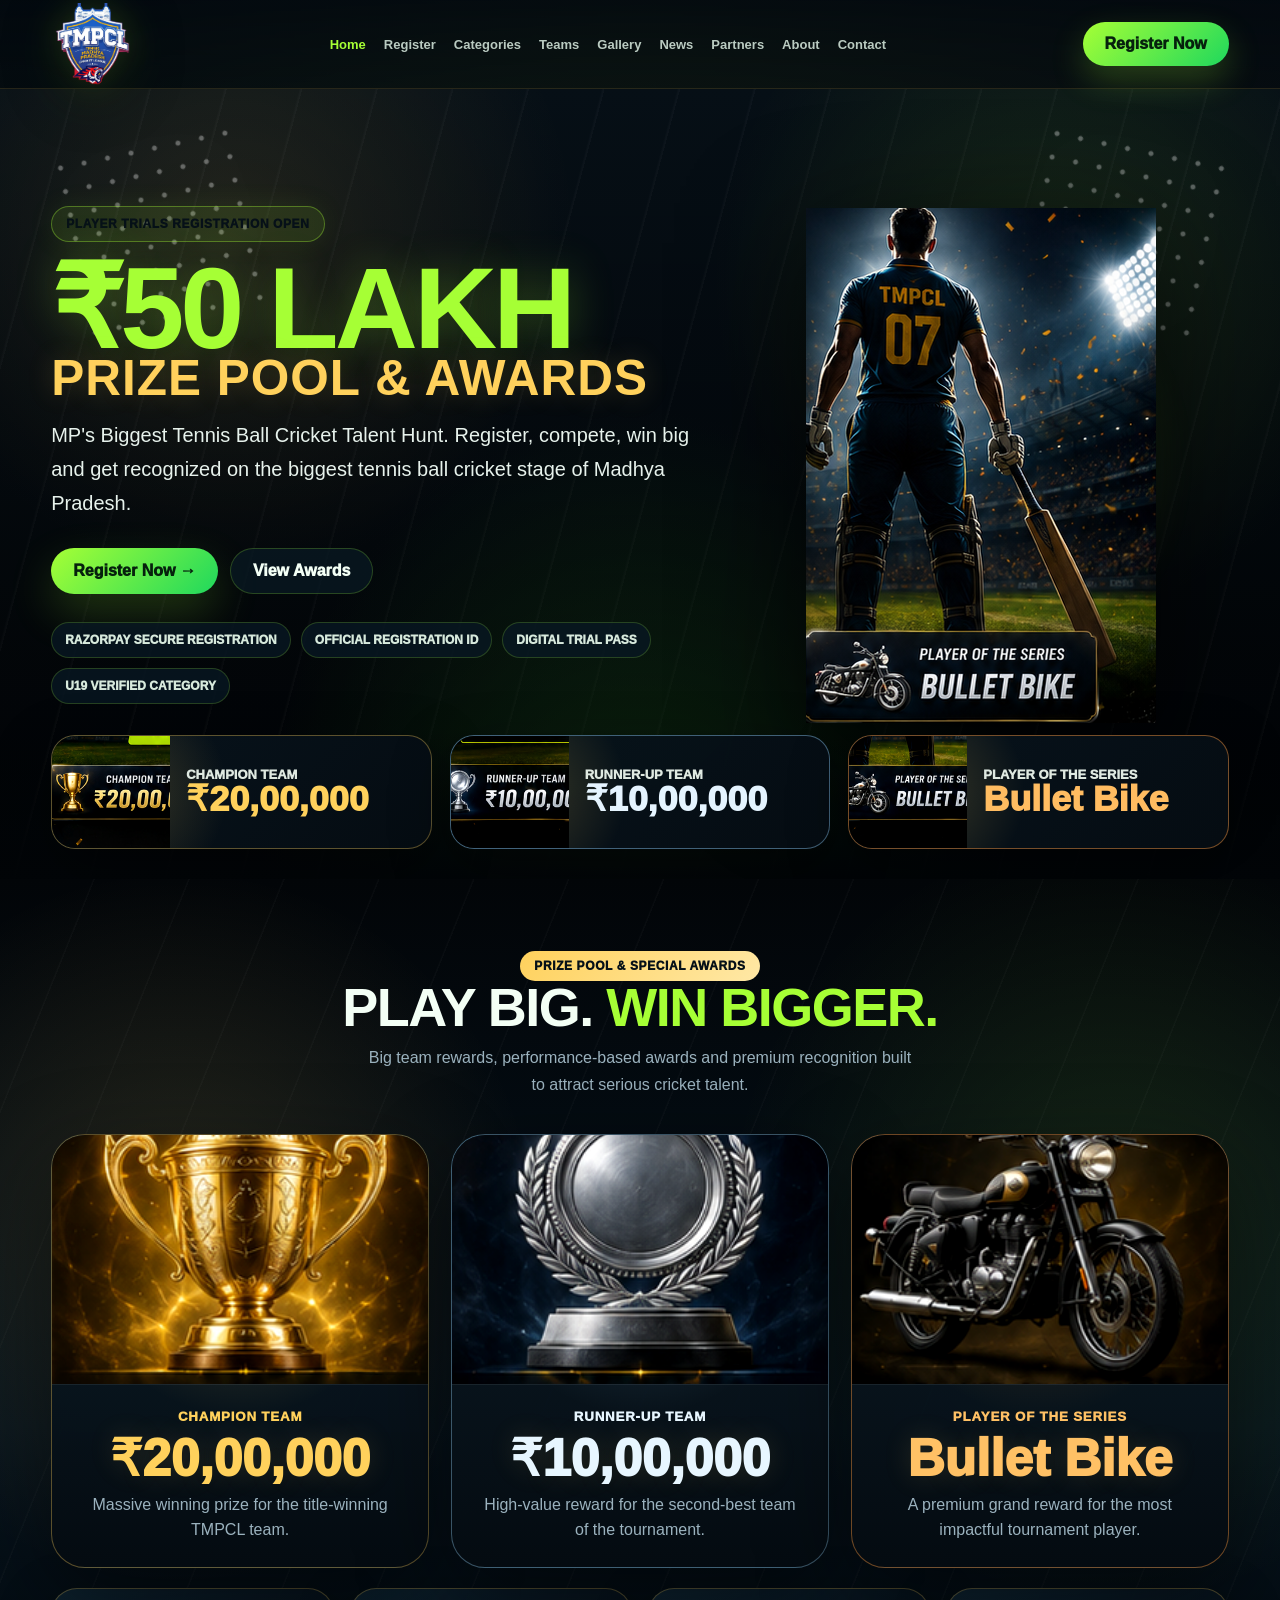
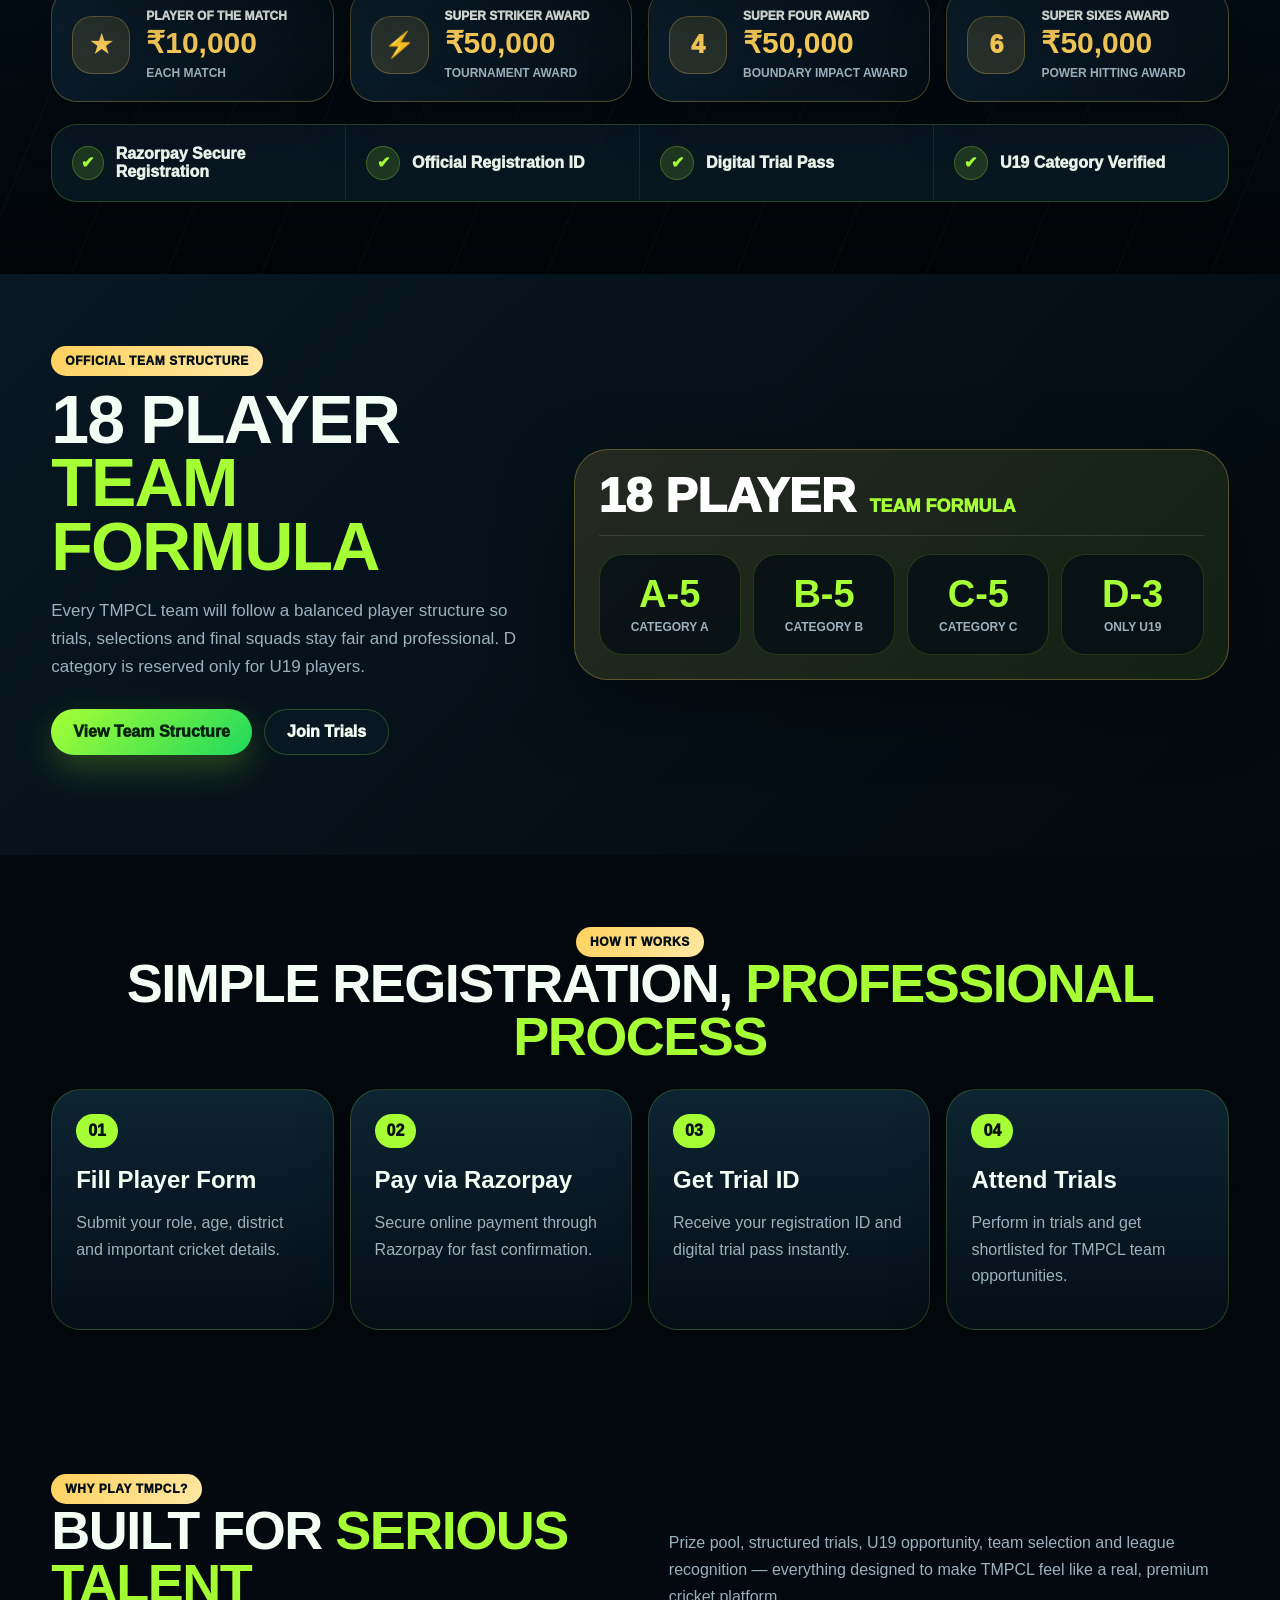
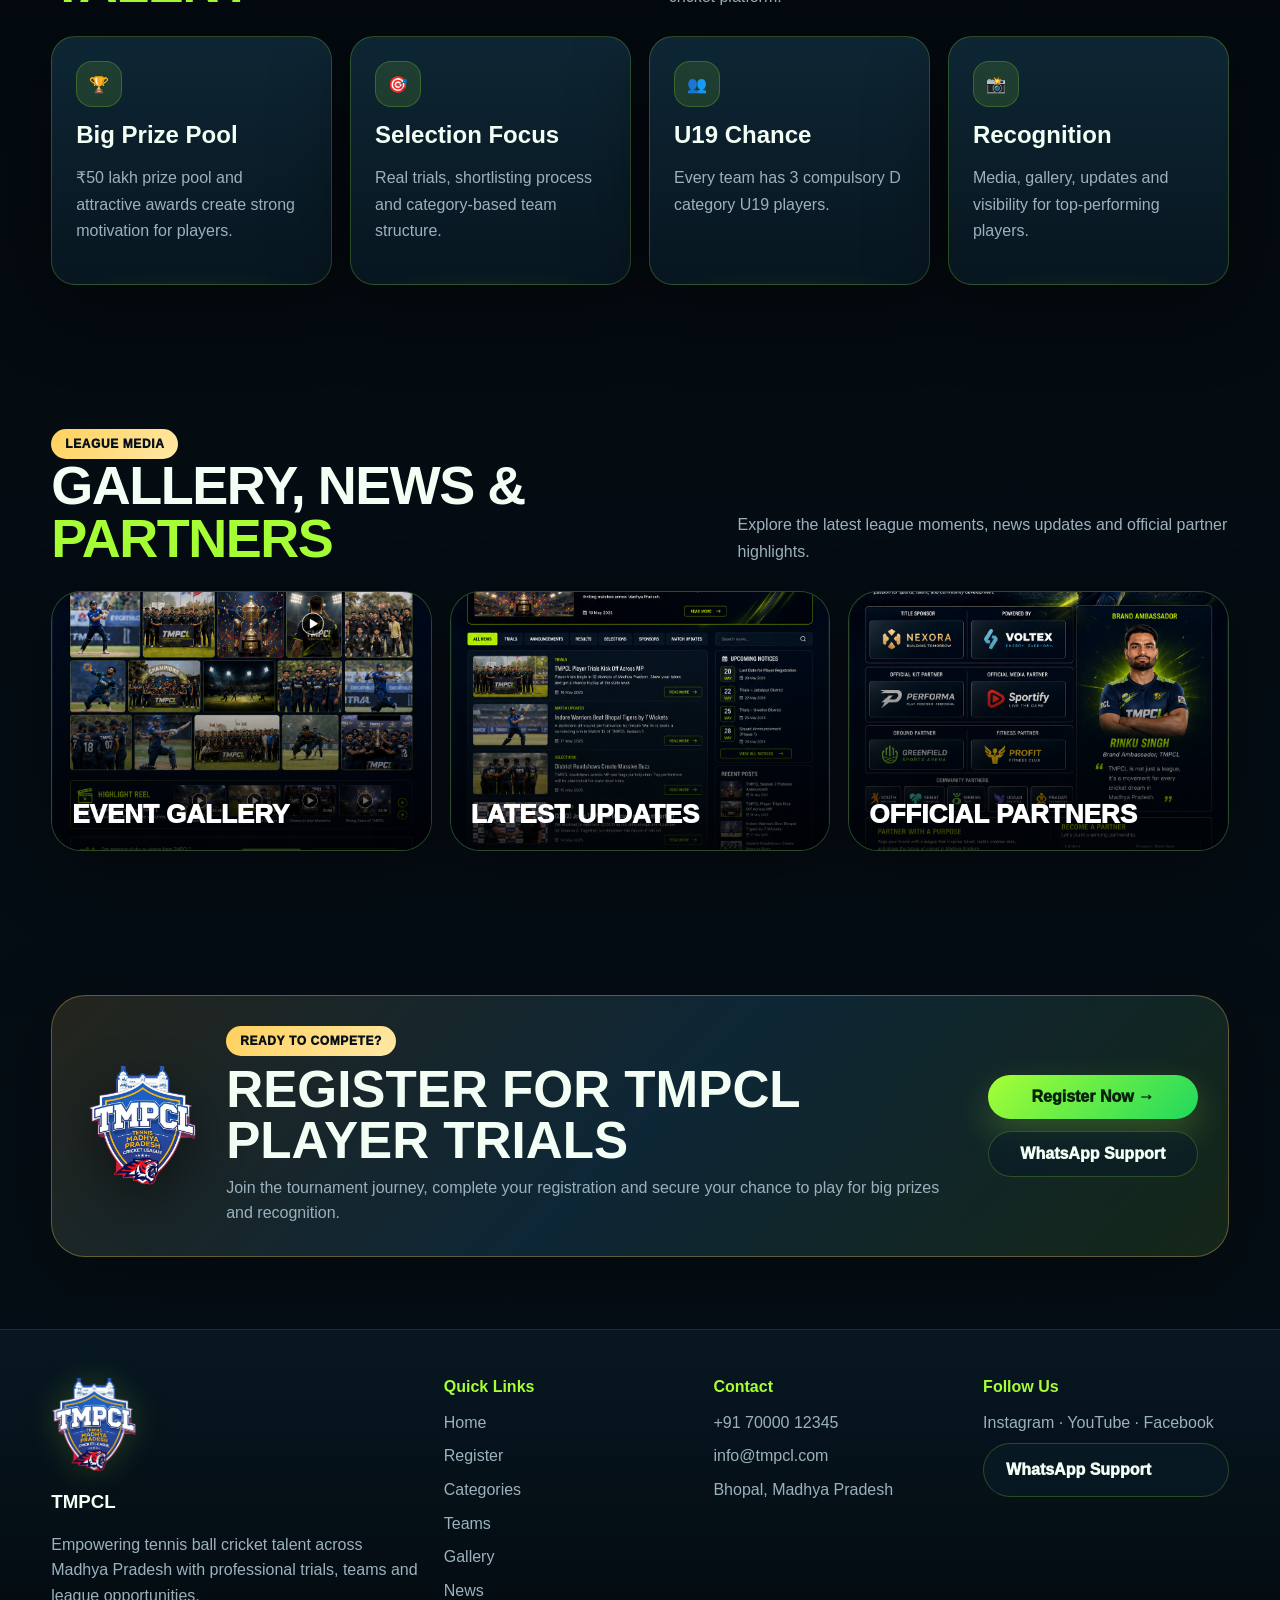
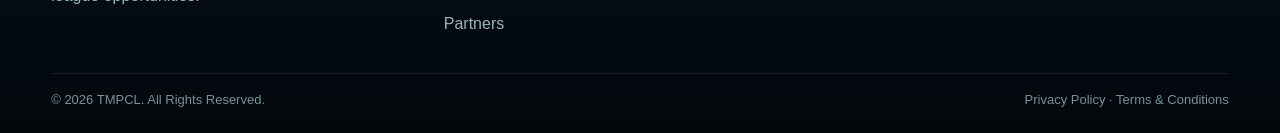
==== commit a8b39b0c: "Add files via upload" ====
--- a/index.html
+++ b/index.html
@@ -8,7 +8,7 @@
   <link rel="stylesheet" href="styles.css">
   <script src="https://checkout.razorpay.com/v1/checkout.js"></script>
 </head>
-<body data-page="home" class="home-rebuild">
+<body data-page="home" class="home-rebuild home-prize-real">
   <div class="stadium-bg"></div>
 
   <header class="topbar">
@@ -33,115 +33,150 @@
   </header>
 
   <main>
-    <section class="pro-hero">
+    <section class="prize-hero-v2">
       <div class="hero-lights"></div>
-      <div class="wrap pro-hero-grid">
-        <div class="pro-hero-copy">
-          <span class="eyebrow premium-chip">OFFICIAL PLAYER TRIALS OPEN</span>
-          <h1 class="pro-title">TMPCL Player Trials <span>Registration Open</span></h1>
-          <div class="mega-prize-line">
-            <small>Total</small>
-            <strong>₹50 Lakh</strong>
-            <span>Prize Pool & Awards</span>
-          </div>
-          <p class="lead pro-lead">Madhya Pradesh ke tennis ball cricket talent ke liye professional league platform — register, perform, get selected and compete for glory.</p>
+      <div class="wrap hero-v2-grid">
+        <div class="hero-v2-copy">
+          <span class="eyebrow premium-chip">PLAYER TRIALS REGISTRATION OPEN</span>
+          <h1 class="hero-v2-title">₹50 Lakh <span>Prize Pool & Awards</span></h1>
+          <p class="hero-v2-tagline">MP's Biggest Tennis Ball Cricket Talent Hunt. Register, compete, win big and get recognized on the biggest tennis ball cricket stage of Madhya Pradesh.</p>
           <div class="hero-actions">
-            <a class="btn hero-main-btn" href="registration.html">Register for Trials →</a>
-            <a class="btn ghost hero-ghost-btn" href="#prize-pool">View Prize Details</a>
-          </div>
-          <div class="trust-strip">
+            <a class="btn hero-main-btn" href="registration.html">Register Now →</a>
+            <a class="btn ghost hero-ghost-btn" href="#prize-pool">View Awards</a>
+          </div>
+          <div class="hero-proof-line">
             <span>Razorpay Secure Registration</span>
             <span>Official Registration ID</span>
             <span>Digital Trial Pass</span>
-          </div>
-        </div>
-
-        <div class="pro-prize-stage" aria-label="TMPCL prize highlights">
-          <div class="crest-glow"><img src="tmpcl-logo.png" alt="TMPCL logo"></div>
-          <div class="trophy-visual">
-            <div class="cup-top"></div>
-            <div class="cup-body">🏆</div>
-            <div class="cup-base"></div>
-          </div>
-          <div class="hero-award-card hero-award-gold">
+            <span>U19 Verified Category</span>
+          </div>
+        </div>
+        <div class="hero-v2-visual">
+          <img src="hero-player.png" alt="TMPCL player visual">
+        </div>
+      </div>
+      <div class="wrap hero-mini-prizes">
+        <article class="hero-mini-card gold-card">
+          <img src="hero-trophy.png" alt="Champion trophy">
+          <div>
             <small>Champion Team</small>
-            <strong>₹20L</strong>
-          </div>
-          <div class="hero-award-card hero-award-blue">
+            <strong>₹20,00,000</strong>
+          </div>
+        </article>
+        <article class="hero-mini-card silver-card">
+          <img src="hero-runner.png" alt="Runner up trophy">
+          <div>
             <small>Runner-Up Team</small>
-            <strong>₹10L</strong>
-          </div>
-          <div class="hero-award-card hero-award-bike">
+            <strong>₹10,00,000</strong>
+          </div>
+        </article>
+        <article class="hero-mini-card bike-card">
+          <img src="hero-bike.png" alt="Bullet bike award">
+          <div>
             <small>Player of the Series</small>
             <strong>Bullet Bike</strong>
           </div>
-        </div>
-      </div>
-    </section>
-
-    <section id="prize-pool" class="section prize-premium-section">
+        </article>
+      </div>
+    </section>
+
+    <section id="prize-pool" class="section prize-showcase-section">
       <div class="wrap">
         <div class="section-head center-head">
-          <span class="eyebrow">BIG REWARDS. BIGGER MOTIVATION.</span>
-          <h2>Prize Pool & <span class="green">Special Awards</span></h2>
-          <p>Home page par sabse pehle player ko prize, league value aur recognition clearly dikhega.</p>
-        </div>
-
-        <div class="prize-board">
-          <div class="prize-board-main">
-            <span class="board-label">Total Prize Pool & Awards</span>
-            <strong>₹50 Lakh</strong>
-            <p>Team prize money, individual awards, match rewards and tournament recognition.</p>
-            <a class="btn" href="registration.html">Register Now →</a>
-          </div>
-          <div class="winner-stack">
-            <article class="pro-award winner">
-              <span class="award-mark">🏆</span>
-              <div><small>Winner Team</small><strong>₹20,00,000</strong><p>Champion team prize money</p></div>
-            </article>
-            <article class="pro-award runnerup">
-              <span class="award-mark">🥈</span>
-              <div><small>Runner-Up Team</small><strong>₹10,00,000</strong><p>Second best team reward</p></div>
-            </article>
-            <article class="pro-award bikeaward">
-              <span class="award-mark">🏍</span>
-              <div><small>Player of the Series</small><strong>Bullet Bike</strong><p>Tournament impact player award</p></div>
-            </article>
-          </div>
-        </div>
-
-        <div class="special-awards-grid">
-          <article class="special-award lime"><span>★</span><small>Player of the Match</small><strong>₹10,000</strong><em>Each Match</em></article>
-          <article class="special-award cyan"><span>⚡</span><small>Super Striker</small><strong>₹50,000</strong><em>Tournament Award</em></article>
-          <article class="special-award purple"><span>4</span><small>Super Four Award</small><strong>₹50,000</strong><em>Top Boundary Impact</em></article>
-          <article class="special-award orange"><span>6</span><small>Super Sixes Award</small><strong>₹50,000</strong><em>Maximum Hitting Impact</em></article>
-        </div>
-      </div>
-    </section>
-
-    <section class="section quick-proof-section">
-      <div class="wrap proof-grid">
-        <div class="proof-card"><strong>₹50L</strong><span>Total Prize Pool</span></div>
-        <div class="proof-card"><strong>52</strong><span>Districts Targeted</span></div>
-        <div class="proof-card"><strong>18</strong><span>Players Every Team</span></div>
-        <div class="proof-card"><strong>U19</strong><span>Special D Category</span></div>
-      </div>
-    </section>
-
-    <section class="section squad-section">
+          <span class="eyebrow">PRIZE POOL & SPECIAL AWARDS</span>
+          <h2>Play Big. <span class="green">Win Bigger.</span></h2>
+          <p>Big team rewards, performance-based awards and premium recognition built to attract serious cricket talent.</p>
+        </div>
+
+        <div class="prize-visual-grid">
+          <article class="prize-visual-card champion-card">
+            <div class="prize-image-wrap"><img src="award-gold.png" alt="Champion team trophy"></div>
+            <div class="prize-copy-wrap">
+              <small>Champion Team</small>
+              <strong>₹20,00,000</strong>
+              <p>Massive winning prize for the title-winning TMPCL team.</p>
+            </div>
+          </article>
+
+          <article class="prize-visual-card runner-card">
+            <div class="prize-image-wrap"><img src="award-silver.png" alt="Runner-up team trophy"></div>
+            <div class="prize-copy-wrap">
+              <small>Runner-Up Team</small>
+              <strong>₹10,00,000</strong>
+              <p>High-value reward for the second-best team of the tournament.</p>
+            </div>
+          </article>
+
+          <article class="prize-visual-card series-card">
+            <div class="prize-image-wrap"><img src="award-bike.png" alt="Bullet bike player of the series award"></div>
+            <div class="prize-copy-wrap">
+              <small>Player of the Series</small>
+              <strong>Bullet Bike</strong>
+              <p>A premium grand reward for the most impactful tournament player.</p>
+            </div>
+          </article>
+        </div>
+
+        <div class="special-awards-v2">
+          <article class="mini-award-card">
+            <div class="mini-award-icon">★</div>
+            <div>
+              <small>Player of the Match</small>
+              <strong>₹10,000</strong>
+              <span>Each Match</span>
+            </div>
+          </article>
+          <article class="mini-award-card">
+            <div class="mini-award-icon">⚡</div>
+            <div>
+              <small>Super Striker Award</small>
+              <strong>₹50,000</strong>
+              <span>Tournament Award</span>
+            </div>
+          </article>
+          <article class="mini-award-card">
+            <div class="mini-award-icon">4</div>
+            <div>
+              <small>Super Four Award</small>
+              <strong>₹50,000</strong>
+              <span>Boundary Impact Award</span>
+            </div>
+          </article>
+          <article class="mini-award-card">
+            <div class="mini-award-icon">6</div>
+            <div>
+              <small>Super Sixes Award</small>
+              <strong>₹50,000</strong>
+              <span>Power Hitting Award</span>
+            </div>
+          </article>
+        </div>
+
+        <div class="prize-trust-bar">
+          <div><b>✔</b><span>Razorpay Secure Registration</span></div>
+          <div><b>✔</b><span>Official Registration ID</span></div>
+          <div><b>✔</b><span>Digital Trial Pass</span></div>
+          <div><b>✔</b><span>U19 Category Verified</span></div>
+        </div>
+      </div>
+    </section>
+
+    <section class="section squad-section squad-section-v2">
       <div class="wrap squad-grid">
         <div>
           <span class="eyebrow">OFFICIAL TEAM STRUCTURE</span>
-          <h2 class="section-title">18 Player <span class="green">Squad Formula</span></h2>
-          <p class="muted big-muted">Every TMPCL team will be built with a fixed category balance. D category will be only for U19 players with valid age proof.</p>
+          <h2 class="section-title">18 Player <span class="green">Team Formula</span></h2>
+          <p class="muted big-muted">Every TMPCL team will follow a balanced player structure so trials, selections and final squads stay fair and professional. D category is reserved only for U19 players.</p>
           <div class="hero-actions"><a class="btn" href="teams.html">View Team Structure</a><a class="btn ghost" href="registration.html">Join Trials</a></div>
         </div>
-        <div class="squad-formula">
-          <div class="formula-card a"><b>A</b><strong>5</strong><span>Players</span></div>
-          <div class="formula-card b"><b>B</b><strong>5</strong><span>Players</span></div>
-          <div class="formula-card c"><b>C</b><strong>5</strong><span>Players</span></div>
-          <div class="formula-card d"><b>D</b><strong>3</strong><span>Only U19</span></div>
-          <div class="total-formula"><strong>18</strong><span>Total Players Per Team</span></div>
+        <div class="team-formula-bar">
+          <div class="team-formula-head"><strong>18 PLAYER</strong><span>TEAM FORMULA</span></div>
+          <div class="team-formula-slots">
+            <div><b>A-5</b><span>Category A</span></div>
+            <div><b>B-5</b><span>Category B</span></div>
+            <div><b>C-5</b><span>Category C</span></div>
+            <div><b>D-3</b><span>Only U19</span></div>
+          </div>
         </div>
       </div>
     </section>
@@ -153,10 +188,10 @@
           <h2>Simple Registration, <span class="green">Professional Process</span></h2>
         </div>
         <div class="process-grid">
-          <div class="process-card"><b>01</b><h3>Fill Player Form</h3><p>Role, age, district and cricket details submit karein.</p></div>
-          <div class="process-card"><b>02</b><h3>Pay via Razorpay</h3><p>Secure online payment ke baad confirmation milega.</p></div>
-          <div class="process-card"><b>03</b><h3>Get Trial ID</h3><p>Registration ID aur digital trial pass generate hoga.</p></div>
-          <div class="process-card"><b>04</b><h3>Attend Trials</h3><p>Performance ke basis par shortlist aur team allocation hoga.</p></div>
+          <div class="process-card"><b>01</b><h3>Fill Player Form</h3><p>Submit your role, age, district and important cricket details.</p></div>
+          <div class="process-card"><b>02</b><h3>Pay via Razorpay</h3><p>Secure online payment through Razorpay for fast confirmation.</p></div>
+          <div class="process-card"><b>03</b><h3>Get Trial ID</h3><p>Receive your registration ID and digital trial pass instantly.</p></div>
+          <div class="process-card"><b>04</b><h3>Attend Trials</h3><p>Perform in trials and get shortlisted for TMPCL team opportunities.</p></div>
         </div>
       </div>
     </section>
@@ -165,13 +200,13 @@
       <div class="wrap">
         <div class="section-head">
           <div><span class="eyebrow">WHY PLAY TMPCL?</span><h2>Built For <span class="green">Serious Talent</span></h2></div>
-          <p>Prize pool ke saath proper trials, team format, media coverage aur U19 opportunity — sab kuch ek professional league feel me.</p>
+          <p>Prize pool, structured trials, U19 opportunity, team selection and league recognition — everything designed to make TMPCL feel like a real, premium cricket platform.</p>
         </div>
         <div class="grid grid-4 why-grid">
-          <div class="card pro-card"><div class="icon">🏆</div><h3>Big Prize Pool</h3><p>₹50 lakh prize pool and awards player motivation ko strong banate hain.</p></div>
-          <div class="card pro-card"><div class="icon">🎯</div><h3>Selection Focus</h3><p>Trials, shortlisting and category-based team structure.</p></div>
-          <div class="card pro-card"><div class="icon">👥</div><h3>U19 Chance</h3><p>Every team me 3 D category U19 players compulsory.</p></div>
-          <div class="card pro-card"><div class="icon">📸</div><h3>Recognition</h3><p>Gallery, news, highlights and brand visibility for players.</p></div>
+          <div class="card pro-card"><div class="icon">🏆</div><h3>Big Prize Pool</h3><p>₹50 lakh prize pool and attractive awards create strong motivation for players.</p></div>
+          <div class="card pro-card"><div class="icon">🎯</div><h3>Selection Focus</h3><p>Real trials, shortlisting process and category-based team structure.</p></div>
+          <div class="card pro-card"><div class="icon">👥</div><h3>U19 Chance</h3><p>Every team has 3 compulsory D category U19 players.</p></div>
+          <div class="card pro-card"><div class="icon">📸</div><h3>Recognition</h3><p>Media, gallery, updates and visibility for top-performing players.</p></div>
         </div>
       </div>
     </section>
@@ -180,7 +215,7 @@
       <div class="wrap">
         <div class="section-head">
           <div><span class="eyebrow">LEAGUE MEDIA</span><h2>Gallery, News & <span class="green">Partners</span></h2></div>
-          <p>Homepage par only premium teaser dikhayenge, full detail dedicated pages par milegi.</p>
+          <p>Explore the latest league moments, news updates and official partner highlights.</p>
         </div>
         <div class="media-teaser-grid">
           <a class="media-teaser" href="gallery.html"><img src="gallery-preview.png" alt="TMPCL Gallery"><span>Event Gallery</span></a>
@@ -196,7 +231,7 @@
         <div>
           <span class="eyebrow">READY TO COMPETE?</span>
           <h2>Register for TMPCL Player Trials</h2>
-          <p>Fees registration page par role select karte time show hogi. Home page par focus prize, opportunity aur trust par rakha gaya hai.</p>
+          <p>Join the tournament journey, complete your registration and secure your chance to play for big prizes and recognition.</p>
         </div>
         <div class="final-actions"><a class="btn" href="registration.html">Register Now →</a><a class="btn ghost" href="contact.html">WhatsApp Support</a></div>
       </div>
--- a/styles.css
+++ b/styles.css
@@ -12,3 +12,12 @@
 .home-rebuild .brand-only img{width:82px;height:82px;object-fit:contain;background:transparent;filter:drop-shadow(0 12px 30px rgba(0,0,0,.45)) drop-shadow(0 0 14px rgba(166,255,53,.18))}.home-rebuild .nav{min-height:88px}.home-rebuild .topbar{background:linear-gradient(180deg,rgba(4,12,20,.92),rgba(4,12,20,.78));border-bottom:1px solid rgba(255,209,92,.14)}.pro-hero{position:relative;min-height:calc(100vh - 88px);display:flex;align-items:center;overflow:hidden;padding:74px 0 58px;background:radial-gradient(circle at 82% 22%,rgba(166,255,53,.18),transparent 25%),radial-gradient(circle at 16% 18%,rgba(255,209,92,.13),transparent 30%),linear-gradient(135deg,#061018 0%,#071d2a 48%,#02070b 100%)}.pro-hero:before{content:"";position:absolute;inset:0;background:linear-gradient(180deg,rgba(0,0,0,.25),rgba(0,0,0,.66)),repeating-linear-gradient(104deg,transparent 0 66px,rgba(255,255,255,.026) 67px 68px),radial-gradient(ellipse at 50% 94%,rgba(166,255,53,.16),transparent 58%);pointer-events:none}.pro-hero:after{content:"TMPCL";position:absolute;right:-5vw;top:12%;font-size:clamp(110px,18vw,270px);font-weight:950;letter-spacing:-10px;color:transparent;-webkit-text-stroke:1px rgba(166,255,53,.12);line-height:.8;pointer-events:none}.hero-lights{position:absolute;inset:0;pointer-events:none}.hero-lights:before,.hero-lights:after{content:"";position:absolute;top:48px;width:190px;height:190px;background:radial-gradient(circle,#fff 0 2px,transparent 3px);background-size:24px 24px;filter:drop-shadow(0 0 38px rgba(255,255,255,.75));opacity:.33;transform:rotate(-12deg)}.hero-lights:before{left:5%}.hero-lights:after{right:5%;transform:rotate(12deg)}.pro-hero-grid{position:relative;z-index:2;display:grid;grid-template-columns:minmax(0,1.05fr) minmax(360px,.95fr);gap:44px;align-items:center}.premium-chip{background:rgba(166,255,53,.1);border:1px solid rgba(166,255,53,.34);padding:10px 14px;border-radius:999px;box-shadow:0 0 28px rgba(166,255,53,.08)}.pro-title{font-size:clamp(46px,7vw,96px);line-height:.88;margin:22px 0 18px;text-transform:uppercase;letter-spacing:-3px}.pro-title span{display:block;color:var(--green);text-shadow:0 0 36px rgba(166,255,53,.26)}.mega-prize-line{display:inline-grid;gap:3px;padding:18px 22px 20px;border-radius:28px;background:linear-gradient(135deg,rgba(255,209,92,.19),rgba(166,255,53,.11) 44%,rgba(12,33,46,.82));border:1px solid rgba(255,209,92,.52);box-shadow:0 30px 90px rgba(0,0,0,.4),0 0 62px rgba(255,209,92,.13)}.mega-prize-line small,.mega-prize-line span{text-transform:uppercase;font-weight:950;letter-spacing:1.3px;color:#dfeee1}.mega-prize-line strong{font-size:clamp(52px,7vw,98px);line-height:.84;color:var(--gold);letter-spacing:-3px;text-shadow:0 0 34px rgba(255,209,92,.2)}.pro-lead{max-width:720px;margin-top:22px;color:#dcebe0}.hero-main-btn{font-size:16px;box-shadow:0 18px 46px rgba(166,255,53,.2)}.hero-ghost-btn{border-color:rgba(255,209,92,.38);color:#fff}.trust-strip{display:flex;flex-wrap:wrap;gap:10px;margin-top:22px}.trust-strip span{padding:10px 13px;border-radius:999px;border:1px solid rgba(166,255,53,.18);background:rgba(5,18,28,.74);font-size:12px;font-weight:900;color:#d6e9dc}.pro-prize-stage{position:relative;min-height:620px;border:1px solid rgba(166,255,53,.18);border-radius:42px;background:linear-gradient(180deg,rgba(13,34,48,.58),rgba(5,14,22,.78));box-shadow:0 42px 110px rgba(0,0,0,.48);overflow:hidden;padding:24px}.pro-prize-stage:before{content:"";position:absolute;inset:0;background:radial-gradient(circle at 50% 36%,rgba(255,209,92,.18),transparent 34%),radial-gradient(circle at 72% 78%,rgba(166,255,53,.15),transparent 30%),linear-gradient(140deg,transparent 0 55%,rgba(166,255,53,.08) 56%,transparent 62%)}.crest-glow{position:absolute;left:50%;top:26px;transform:translateX(-50%);width:150px;height:150px;display:grid;place-items:center;z-index:3}.crest-glow img{max-width:150px;max-height:150px;object-fit:contain;background:transparent;filter:drop-shadow(0 16px 30px rgba(0,0,0,.55))}.trophy-visual{position:absolute;left:50%;top:178px;transform:translateX(-50%);width:240px;height:240px;display:grid;place-items:center;z-index:2}.cup-body{font-size:138px;filter:drop-shadow(0 22px 30px rgba(255,209,92,.23))}.cup-top,.cup-base{position:absolute;border-radius:50%;background:linear-gradient(90deg,transparent,rgba(255,209,92,.34),transparent);height:2px;left:0;right:0}.cup-top{top:12px}.cup-base{bottom:0}.hero-award-card{position:absolute;left:32px;right:32px;padding:22px;border-radius:26px;background:linear-gradient(135deg,rgba(9,23,35,.95),rgba(16,45,61,.9));border:1px solid rgba(166,255,53,.2);box-shadow:0 24px 62px rgba(0,0,0,.36);z-index:4}.hero-award-card small{display:block;text-transform:uppercase;font-weight:950;color:var(--muted);font-size:12px;letter-spacing:.7px}.hero-award-card strong{display:block;margin-top:6px;font-size:clamp(32px,4vw,52px);line-height:1;color:var(--green);font-weight:950}.hero-award-gold{bottom:172px;border-color:rgba(255,209,92,.52)}.hero-award-gold strong{color:var(--gold)}.hero-award-blue{bottom:92px;border-color:rgba(95,190,255,.42)}.hero-award-blue strong{color:#dff2ff}.hero-award-bike{bottom:12px;border-color:rgba(255,136,54,.42)}.hero-award-bike strong{color:#ffb45b}.center-head{text-align:center;display:block}.center-head p{margin:10px auto 0}.section-title{font-size:clamp(34px,5.5vw,68px);line-height:.94;margin:12px 0 18px;text-transform:uppercase;letter-spacing:-1.8px}.prize-premium-section{position:relative;background:linear-gradient(180deg,rgba(4,14,22,.96),rgba(7,21,31,.98));overflow:hidden}.prize-premium-section:before{content:"";position:absolute;inset:0;background:radial-gradient(circle at 20% 22%,rgba(255,209,92,.12),transparent 28%),radial-gradient(circle at 80% 48%,rgba(166,255,53,.1),transparent 28%);pointer-events:none}.prize-board{position:relative;z-index:2;display:grid;grid-template-columns:1.05fr .95fr;gap:20px;margin-top:30px}.prize-board-main{position:relative;overflow:hidden;min-height:390px;padding:42px;border-radius:36px;border:1px solid rgba(255,209,92,.45);background:linear-gradient(135deg,rgba(255,209,92,.13),rgba(6,16,24,.92) 52%,rgba(166,255,53,.09));box-shadow:0 34px 96px rgba(0,0,0,.46)}.prize-board-main:before{content:"🏆";position:absolute;right:28px;bottom:-10px;font-size:170px;opacity:.17;filter:drop-shadow(0 0 28px rgba(255,209,92,.35))}.board-label{display:inline-flex;padding:9px 13px;border-radius:999px;background:rgba(255,209,92,.13);border:1px solid rgba(255,209,92,.32);color:var(--gold);text-transform:uppercase;font-weight:950;font-size:12px}.prize-board-main strong{display:block;margin:26px 0 10px;font-size:clamp(70px,10vw,132px);line-height:.82;color:var(--gold);letter-spacing:-5px;text-shadow:0 0 42px rgba(255,209,92,.18)}.prize-board-main p{max-width:510px;color:#d9eade;line-height:1.75;font-size:18px}.winner-stack{display:grid;gap:14px}.pro-award{display:grid;grid-template-columns:74px 1fr;gap:18px;align-items:center;padding:22px;border-radius:28px;background:linear-gradient(135deg,rgba(15,41,57,.92),rgba(5,15,23,.96));border:1px solid rgba(166,255,53,.19);box-shadow:0 18px 58px rgba(0,0,0,.34)}.pro-award .award-mark{width:74px;height:74px;display:grid;place-items:center;border-radius:24px;background:rgba(166,255,53,.1);font-size:34px;border:1px solid rgba(166,255,53,.22)}.pro-award small{display:block;color:var(--muted);text-transform:uppercase;font-weight:950;letter-spacing:.5px}.pro-award strong{display:block;font-size:clamp(26px,3vw,44px);color:var(--green);line-height:1;margin:4px 0}.pro-award p{margin:0;color:var(--muted)}.pro-award.winner{border-color:rgba(255,209,92,.45)}.pro-award.winner strong{color:var(--gold)}.pro-award.runnerup{border-color:rgba(111,201,255,.38)}.pro-award.runnerup strong{color:#dff2ff}.pro-award.bikeaward{border-color:rgba(255,132,55,.38)}.pro-award.bikeaward strong{color:#ffb45b}.special-awards-grid{position:relative;z-index:2;display:grid;grid-template-columns:repeat(4,1fr);gap:14px;margin-top:18px}.special-award{min-height:190px;padding:22px;border-radius:28px;background:linear-gradient(180deg,rgba(15,41,57,.86),rgba(5,15,23,.95));border:1px solid rgba(166,255,53,.2);box-shadow:0 18px 58px rgba(0,0,0,.32)}.special-award span{width:54px;height:54px;border-radius:18px;display:grid;place-items:center;background:rgba(166,255,53,.1);color:var(--green);font-size:26px;font-weight:950;margin-bottom:18px}.special-award small{display:block;color:#dff1e4;text-transform:uppercase;font-weight:950}.special-award strong{display:block;margin:8px 0 4px;font-size:34px;line-height:1;color:var(--green)}.special-award em{font-style:normal;color:var(--muted);font-weight:800}.special-award.cyan{border-color:rgba(79,198,255,.32)}.special-award.cyan strong{color:#50c8ff}.special-award.purple{border-color:rgba(205,102,255,.34)}.special-award.purple strong{color:#d47aff}.special-award.orange{border-color:rgba(255,158,47,.34)}.special-award.orange strong{color:#ff9f2f}.quick-proof-section{padding:34px 0;background:rgba(0,0,0,.18);border-top:1px solid rgba(255,255,255,.06);border-bottom:1px solid rgba(255,255,255,.06)}.proof-grid{display:grid;grid-template-columns:repeat(4,1fr);gap:16px}.proof-card{padding:24px;border-radius:26px;background:rgba(13,34,48,.74);border:1px solid rgba(166,255,53,.18);text-align:center}.proof-card strong{display:block;font-size:42px;color:var(--green);line-height:1}.proof-card span{display:block;margin-top:8px;color:var(--muted);font-weight:900;text-transform:uppercase;font-size:12px}.squad-section{background:linear-gradient(135deg,rgba(166,255,53,.04),rgba(255,209,92,.04))}.squad-grid{display:grid;grid-template-columns:.86fr 1.14fr;gap:28px;align-items:center}.big-muted{font-size:17px}.squad-formula{display:grid;grid-template-columns:repeat(4,1fr);gap:12px;align-items:stretch}.formula-card{min-height:180px;border-radius:30px;padding:22px;text-align:center;background:linear-gradient(180deg,rgba(15,41,57,.88),rgba(5,15,23,.96));border:1px solid rgba(166,255,53,.2);box-shadow:0 20px 62px rgba(0,0,0,.34)}.formula-card b{display:inline-grid;place-items:center;width:50px;height:50px;border-radius:18px;background:rgba(166,255,53,.1);color:var(--green);font-size:24px}.formula-card strong{display:block;font-size:60px;line-height:1;margin:16px 0 3px;color:var(--green)}.formula-card span{color:var(--muted);font-weight:900;text-transform:uppercase;font-size:12px}.formula-card.d{border-color:rgba(255,209,92,.45)}.formula-card.d b,.formula-card.d strong{color:var(--gold)}.total-formula{grid-column:1/-1;padding:22px 26px;border-radius:28px;background:linear-gradient(90deg,rgba(255,209,92,.16),rgba(166,255,53,.1));border:1px solid rgba(255,209,92,.35);display:flex;align-items:center;justify-content:center;gap:18px}.total-formula strong{font-size:66px;color:var(--gold);line-height:1}.total-formula span{font-size:18px;font-weight:950;text-transform:uppercase}.process-grid{display:grid;grid-template-columns:repeat(4,1fr);gap:16px}.process-card{padding:24px;border-radius:30px;background:linear-gradient(180deg,rgba(15,41,57,.86),rgba(5,15,23,.94));border:1px solid rgba(166,255,53,.19);box-shadow:0 18px 56px rgba(0,0,0,.32)}.process-card b{display:inline-flex;color:#061018;background:var(--green);padding:8px 12px;border-radius:999px;font-weight:950}.process-card h3{font-size:24px;margin:18px 0 8px}.process-card p{color:var(--muted);line-height:1.65}.pro-card{position:relative;overflow:hidden}.pro-card:before{content:"";position:absolute;inset:auto -30% -45% -30%;height:130px;background:radial-gradient(ellipse at center,rgba(166,255,53,.16),transparent 66%)}.media-teaser-grid{display:grid;grid-template-columns:repeat(3,1fr);gap:18px}.media-teaser{position:relative;display:block;border-radius:30px;overflow:hidden;min-height:260px;border:1px solid rgba(166,255,53,.2);box-shadow:0 24px 70px rgba(0,0,0,.35);background:#0b1d29}.media-teaser img{width:100%;height:100%;object-fit:cover;position:absolute;inset:0;filter:saturate(1.04) contrast(1.04)}.media-teaser:after{content:"";position:absolute;inset:0;background:linear-gradient(180deg,transparent 20%,rgba(0,0,0,.76))}.media-teaser span{position:absolute;left:20px;right:20px;bottom:20px;z-index:2;color:#fff;font-size:26px;font-weight:950;text-transform:uppercase}.final-register-card{display:grid;grid-template-columns:120px 1fr auto;gap:24px;align-items:center;padding:30px;border-radius:34px;background:linear-gradient(135deg,rgba(255,209,92,.12),rgba(15,41,57,.92),rgba(166,255,53,.1));border:1px solid rgba(255,209,92,.32);box-shadow:0 28px 90px rgba(0,0,0,.4)}.final-register-card img{width:120px;height:120px;object-fit:contain;background:transparent;filter:drop-shadow(0 16px 26px rgba(0,0,0,.45))}.final-register-card h2{margin:8px 0;font-size:clamp(30px,4vw,52px);text-transform:uppercase;line-height:1}.final-register-card p{color:var(--muted);line-height:1.6;margin:0}.final-actions{display:grid;gap:12px;min-width:210px}.mobile-sticky-cta{display:none}.home-rebuild .footer{border-top-color:rgba(255,209,92,.18)}
 @media(max-width:900px){.home-rebuild .nav{min-height:72px}.home-rebuild .brand-only img{width:58px!important;height:58px!important}.pro-hero{min-height:auto;padding:38px 0 34px}.pro-hero-grid,.prize-board,.squad-grid,.proof-grid,.process-grid,.media-teaser-grid,.special-awards-grid,.final-register-card{grid-template-columns:1fr}.pro-title{letter-spacing:-1.5px}.mega-prize-line{display:block;width:100%;padding:16px}.mega-prize-line strong{font-size:56px;letter-spacing:-2px}.pro-prize-stage{min-height:510px;border-radius:30px;margin-top:8px}.crest-glow{top:18px;width:118px;height:118px}.crest-glow img{max-width:118px;max-height:118px}.trophy-visual{top:142px}.cup-body{font-size:108px}.hero-award-card{left:18px;right:18px;padding:16px;border-radius:22px}.hero-award-gold{bottom:154px}.hero-award-blue{bottom:84px}.hero-award-bike{bottom:14px}.hero-award-card strong{font-size:30px}.prize-board-main{min-height:330px;padding:26px}.prize-board-main strong{font-size:66px;letter-spacing:-2px}.pro-award{grid-template-columns:56px 1fr;padding:18px;border-radius:22px}.pro-award .award-mark{width:56px;height:56px;border-radius:18px;font-size:28px}.pro-award strong{font-size:28px}.special-award{min-height:auto}.squad-formula{grid-template-columns:repeat(2,1fr)}.total-formula{display:block;text-align:center}.total-formula strong{display:block}.formula-card{min-height:152px;padding:18px}.formula-card strong{font-size:48px}.process-grid{gap:12px}.media-teaser{min-height:210px}.final-register-card{text-align:center}.final-register-card img{margin:auto}.final-actions{min-width:0}.nav-cta{display:none}.trust-strip{gap:8px}.trust-strip span{font-size:11px}.mobile-sticky-cta{position:fixed;left:12px;right:12px;bottom:74px;z-index:80;display:grid;grid-template-columns:1fr 1fr;gap:8px;pointer-events:auto}.mobile-sticky-cta a{display:grid;place-items:center;padding:12px;border-radius:999px;font-size:12px;font-weight:950;text-transform:uppercase;background:linear-gradient(135deg,var(--green),var(--green2));color:#061018;box-shadow:0 14px 36px rgba(0,0,0,.36)}.mobile-sticky-cta a:last-child{background:rgba(7,21,31,.92);color:var(--green);border:1px solid rgba(166,255,53,.25)}}
 @media(max-width:540px){.pro-title{font-size:43px}.section-title{font-size:38px}.squad-formula{gap:10px}.proof-card strong{font-size:34px}.special-award strong{font-size:30px}.media-teaser span{font-size:22px}}
+
+/* TMPCL HOME PRIZE REALISTIC REBUILD */
+.home-prize-real .topbar{background:linear-gradient(180deg,rgba(3,9,15,.96),rgba(3,9,15,.82));backdrop-filter:blur(18px)}
+.prize-hero-v2{position:relative;overflow:hidden;padding:64px 0 30px;min-height:760px;background:radial-gradient(circle at 18% 18%,rgba(255,209,92,.14),transparent 28%),radial-gradient(circle at 82% 24%,rgba(166,255,53,.14),transparent 28%),linear-gradient(180deg,#07121b 0%,#020508 100%)}
+.prize-hero-v2:before{content:"";position:absolute;inset:0;background:linear-gradient(180deg,rgba(0,0,0,.18),rgba(0,0,0,.42)),radial-gradient(ellipse at 50% 100%,rgba(36,115,33,.45),transparent 42%),repeating-linear-gradient(105deg,transparent 0 70px,rgba(255,255,255,.035) 72px 73px);pointer-events:none}.prize-hero-v2:after{content:"";position:absolute;left:0;right:0;bottom:0;height:150px;background:linear-gradient(180deg,transparent,rgba(2,5,8,.96))}
+.hero-v2-grid{position:relative;z-index:2;display:grid;grid-template-columns:1.05fr .8fr;gap:32px;align-items:center}.hero-v2-copy{padding-top:34px}.hero-v2-title{font-size:clamp(58px,9vw,118px);line-height:.84;margin:18px 0;text-transform:uppercase;letter-spacing:-4px;color:var(--green);text-shadow:0 0 44px rgba(166,255,53,.28)}.hero-v2-title span{display:block;font-size:.43em;color:var(--gold);letter-spacing:1px;text-shadow:0 0 28px rgba(255,209,92,.2)}.hero-v2-tagline{max-width:720px;color:#e7f2ec;font-size:20px;line-height:1.7;margin:20px 0 0}.hero-proof-line{display:flex;flex-wrap:wrap;gap:10px;margin-top:22px}.hero-proof-line span{padding:10px 13px;border-radius:999px;background:rgba(8,24,35,.78);border:1px solid rgba(166,255,53,.2);font-size:12px;font-weight:950;text-transform:uppercase;color:#d7e9dc}.hero-v2-visual{position:relative;min-height:570px;display:grid;place-items:end center}.hero-v2-visual:before{content:"";position:absolute;inset:9% 0 0 10%;background:radial-gradient(ellipse at center,rgba(166,255,53,.21),transparent 58%);filter:blur(8px)}.hero-v2-visual img{position:relative;z-index:2;max-height:570px;max-width:100%;object-fit:contain;filter:drop-shadow(0 35px 60px rgba(0,0,0,.72))}.hero-mini-prizes{position:relative;z-index:4;display:grid;grid-template-columns:repeat(3,1fr);gap:18px;margin-top:12px}.hero-mini-card{position:relative;display:grid;grid-template-columns:118px 1fr;gap:16px;align-items:center;min-height:112px;border-radius:24px;overflow:hidden;background:linear-gradient(135deg,rgba(8,21,31,.92),rgba(5,12,18,.98));border:1px solid rgba(255,209,92,.35);box-shadow:0 20px 58px rgba(0,0,0,.42)}.hero-mini-card:before{content:"";position:absolute;inset:0;background:radial-gradient(circle at 18% 50%,rgba(255,209,92,.20),transparent 34%);pointer-events:none}.hero-mini-card img{width:118px;height:112px;object-fit:cover;align-self:stretch;filter:saturate(1.1) contrast(1.08)}.hero-mini-card div{position:relative;z-index:2;padding-right:14px}.hero-mini-card small{display:block;color:#dfe9e1;text-transform:uppercase;font-weight:950;font-size:13px}.hero-mini-card strong{display:block;font-size:clamp(25px,2.8vw,40px);line-height:1;color:var(--gold);font-weight:950}.hero-mini-card.silver-card{border-color:rgba(145,210,255,.42)}.hero-mini-card.silver-card strong{color:#e5f4ff}.hero-mini-card.bike-card{border-color:rgba(255,154,63,.45)}.hero-mini-card.bike-card strong{color:#ffbc61}
+.prize-showcase-section{position:relative;overflow:hidden;background:linear-gradient(180deg,#020508 0%,#06131d 55%,#020508 100%)}.prize-showcase-section:before{content:"";position:absolute;inset:0;background:radial-gradient(circle at 14% 35%,rgba(255,209,92,.14),transparent 28%),radial-gradient(circle at 87% 34%,rgba(166,255,53,.11),transparent 30%),repeating-linear-gradient(112deg,transparent 0 86px,rgba(255,255,255,.025) 87px 88px);pointer-events:none}.prize-showcase-section .wrap{position:relative;z-index:2}.prize-visual-grid{display:grid;grid-template-columns:repeat(3,1fr);gap:22px;margin-top:36px}.prize-visual-card{position:relative;overflow:hidden;border-radius:34px;background:linear-gradient(180deg,rgba(14,31,43,.95),rgba(4,11,17,.98));border:1px solid rgba(255,209,92,.34);box-shadow:0 30px 92px rgba(0,0,0,.48), inset 0 1px 0 rgba(255,255,255,.05)}.prize-visual-card:before{content:"";position:absolute;inset:0;background:radial-gradient(circle at 50% 28%,rgba(255,209,92,.22),transparent 44%);pointer-events:none}.prize-image-wrap{height:250px;position:relative;overflow:hidden;border-bottom:1px solid rgba(255,255,255,.07)}.prize-image-wrap img{width:100%;height:100%;object-fit:cover;filter:saturate(1.12) contrast(1.06)}.prize-copy-wrap{position:relative;z-index:2;text-align:center;padding:24px}.prize-copy-wrap small{display:block;text-transform:uppercase;color:var(--gold);font-weight:950;letter-spacing:.8px}.prize-copy-wrap strong{display:block;font-size:clamp(34px,4vw,56px);line-height:1;margin:9px 0;color:var(--gold);font-weight:950;text-shadow:0 0 28px rgba(255,209,92,.15)}.prize-copy-wrap p{color:var(--muted);line-height:1.55;margin:0 auto;max-width:340px}.runner-card{border-color:rgba(156,217,255,.35)}.runner-card:before{background:radial-gradient(circle at 50% 28%,rgba(147,210,255,.18),transparent 44%)}.runner-card .prize-copy-wrap small,.runner-card .prize-copy-wrap strong{color:#e7f6ff}.series-card{border-color:rgba(255,152,61,.42)}.series-card:before{background:radial-gradient(circle at 50% 28%,rgba(255,152,61,.18),transparent 44%)}.series-card .prize-copy-wrap small,.series-card .prize-copy-wrap strong{color:#ffc165}.special-awards-v2{display:grid;grid-template-columns:repeat(4,1fr);gap:16px;margin-top:20px}.mini-award-card{display:flex;gap:16px;align-items:center;padding:20px;border-radius:26px;background:linear-gradient(135deg,rgba(13,34,48,.92),rgba(5,14,21,.96));border:1px solid rgba(255,209,92,.28);box-shadow:0 18px 54px rgba(0,0,0,.34)}.mini-award-icon{width:58px;height:58px;display:grid;place-items:center;flex:none;border-radius:20px;background:rgba(255,209,92,.13);color:var(--gold);font-size:25px;font-weight:950;border:1px solid rgba(255,209,92,.25)}.mini-award-card small{display:block;color:#eff7f0;text-transform:uppercase;font-size:12px;font-weight:950}.mini-award-card strong{display:block;font-size:30px;line-height:1.05;color:var(--gold);margin:4px 0}.mini-award-card span{font-size:12px;color:var(--muted);font-weight:900;text-transform:uppercase}.prize-trust-bar{display:grid;grid-template-columns:repeat(4,1fr);gap:0;margin-top:22px;border:1px solid rgba(166,255,53,.2);border-radius:26px;overflow:hidden;background:rgba(10,25,37,.86);box-shadow:0 20px 62px rgba(0,0,0,.34)}.prize-trust-bar div{display:flex;align-items:center;gap:12px;padding:20px;border-right:1px solid rgba(255,255,255,.08)}.prize-trust-bar div:last-child{border-right:0}.prize-trust-bar b{width:34px;height:34px;border-radius:50%;display:grid;place-items:center;background:rgba(166,255,53,.14);color:var(--green);border:1px solid rgba(166,255,53,.25)}.prize-trust-bar span{font-weight:950;color:#e6f2e8}.squad-section-v2{background:linear-gradient(135deg,rgba(8,24,35,.96),rgba(4,10,15,.96))}.team-formula-bar{border-radius:34px;background:linear-gradient(135deg,rgba(255,209,92,.12),rgba(166,255,53,.09));border:1px solid rgba(255,209,92,.28);padding:24px;box-shadow:0 24px 74px rgba(0,0,0,.38)}.team-formula-head{display:flex;align-items:end;gap:14px;border-bottom:1px solid rgba(255,255,255,.1);padding-bottom:18px;margin-bottom:18px}.team-formula-head strong{font-size:48px;line-height:.9;color:#fff;font-weight:950}.team-formula-head span{font-size:18px;color:var(--green);font-weight:950;text-transform:uppercase}.team-formula-slots{display:grid;grid-template-columns:repeat(4,1fr);gap:12px}.team-formula-slots div{padding:20px;border-radius:24px;background:rgba(5,14,21,.8);border:1px solid rgba(166,255,53,.17);text-align:center}.team-formula-slots b{display:block;font-size:38px;color:var(--green);line-height:1}.team-formula-slots span{display:block;margin-top:7px;color:var(--muted);font-weight:900;text-transform:uppercase;font-size:12px}
+@media(max-width:900px){.prize-hero-v2{min-height:auto;padding:34px 0 22px}.hero-v2-grid,.hero-mini-prizes,.prize-visual-grid,.special-awards-v2,.prize-trust-bar{grid-template-columns:1fr}.hero-v2-title{font-size:58px;letter-spacing:-2px}.hero-v2-title span{font-size:.46em}.hero-v2-tagline{font-size:16px}.hero-v2-visual{min-height:360px}.hero-v2-visual img{max-height:380px}.hero-mini-card{grid-template-columns:100px 1fr}.hero-mini-card img{width:100px}.prize-image-wrap{height:220px}.prize-trust-bar div{border-right:0;border-bottom:1px solid rgba(255,255,255,.08)}.prize-trust-bar div:last-child{border-bottom:0}.team-formula-head{display:block;text-align:center}.team-formula-head strong{font-size:40px}.team-formula-slots{grid-template-columns:repeat(2,1fr)}}
+@media(max-width:540px){.hero-v2-title{font-size:48px}.hero-mini-card strong{font-size:25px}.prize-copy-wrap strong{font-size:36px}.mini-award-card strong{font-size:26px}.team-formula-slots b{font-size:32px}}
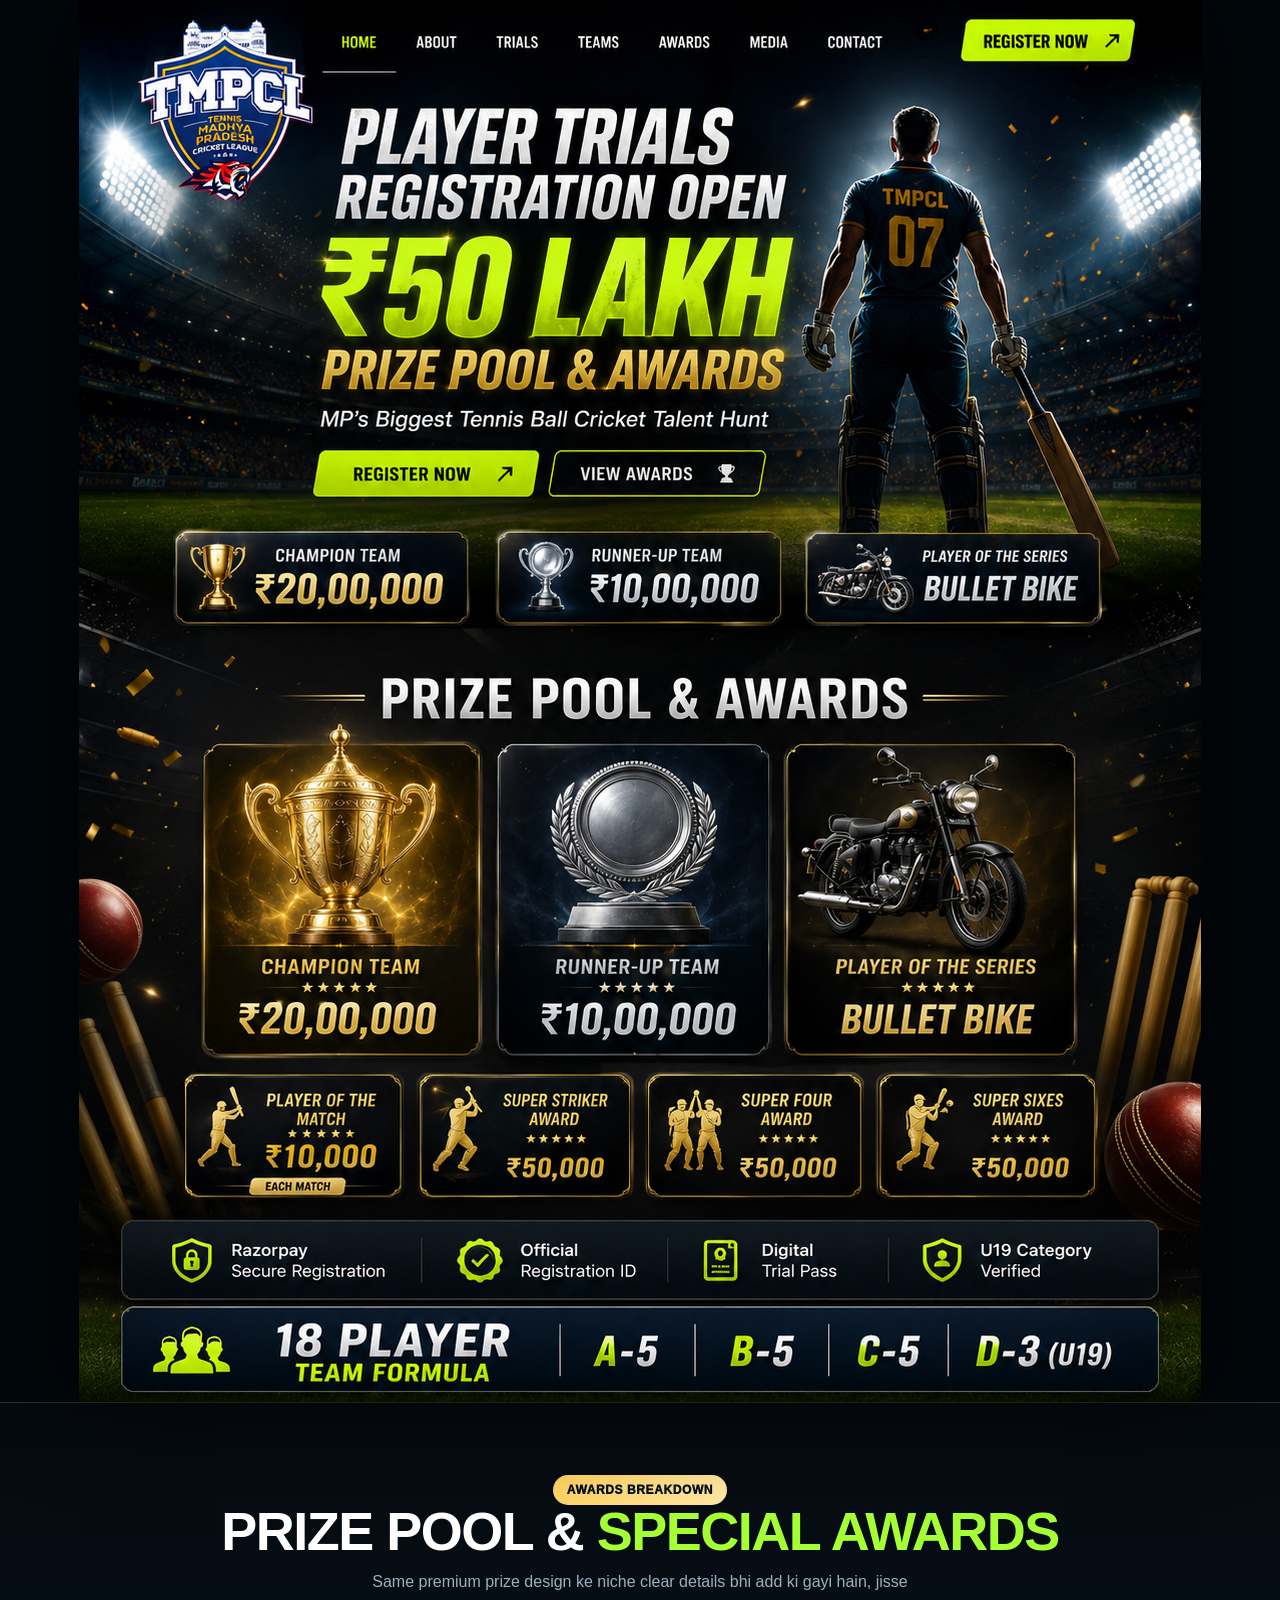
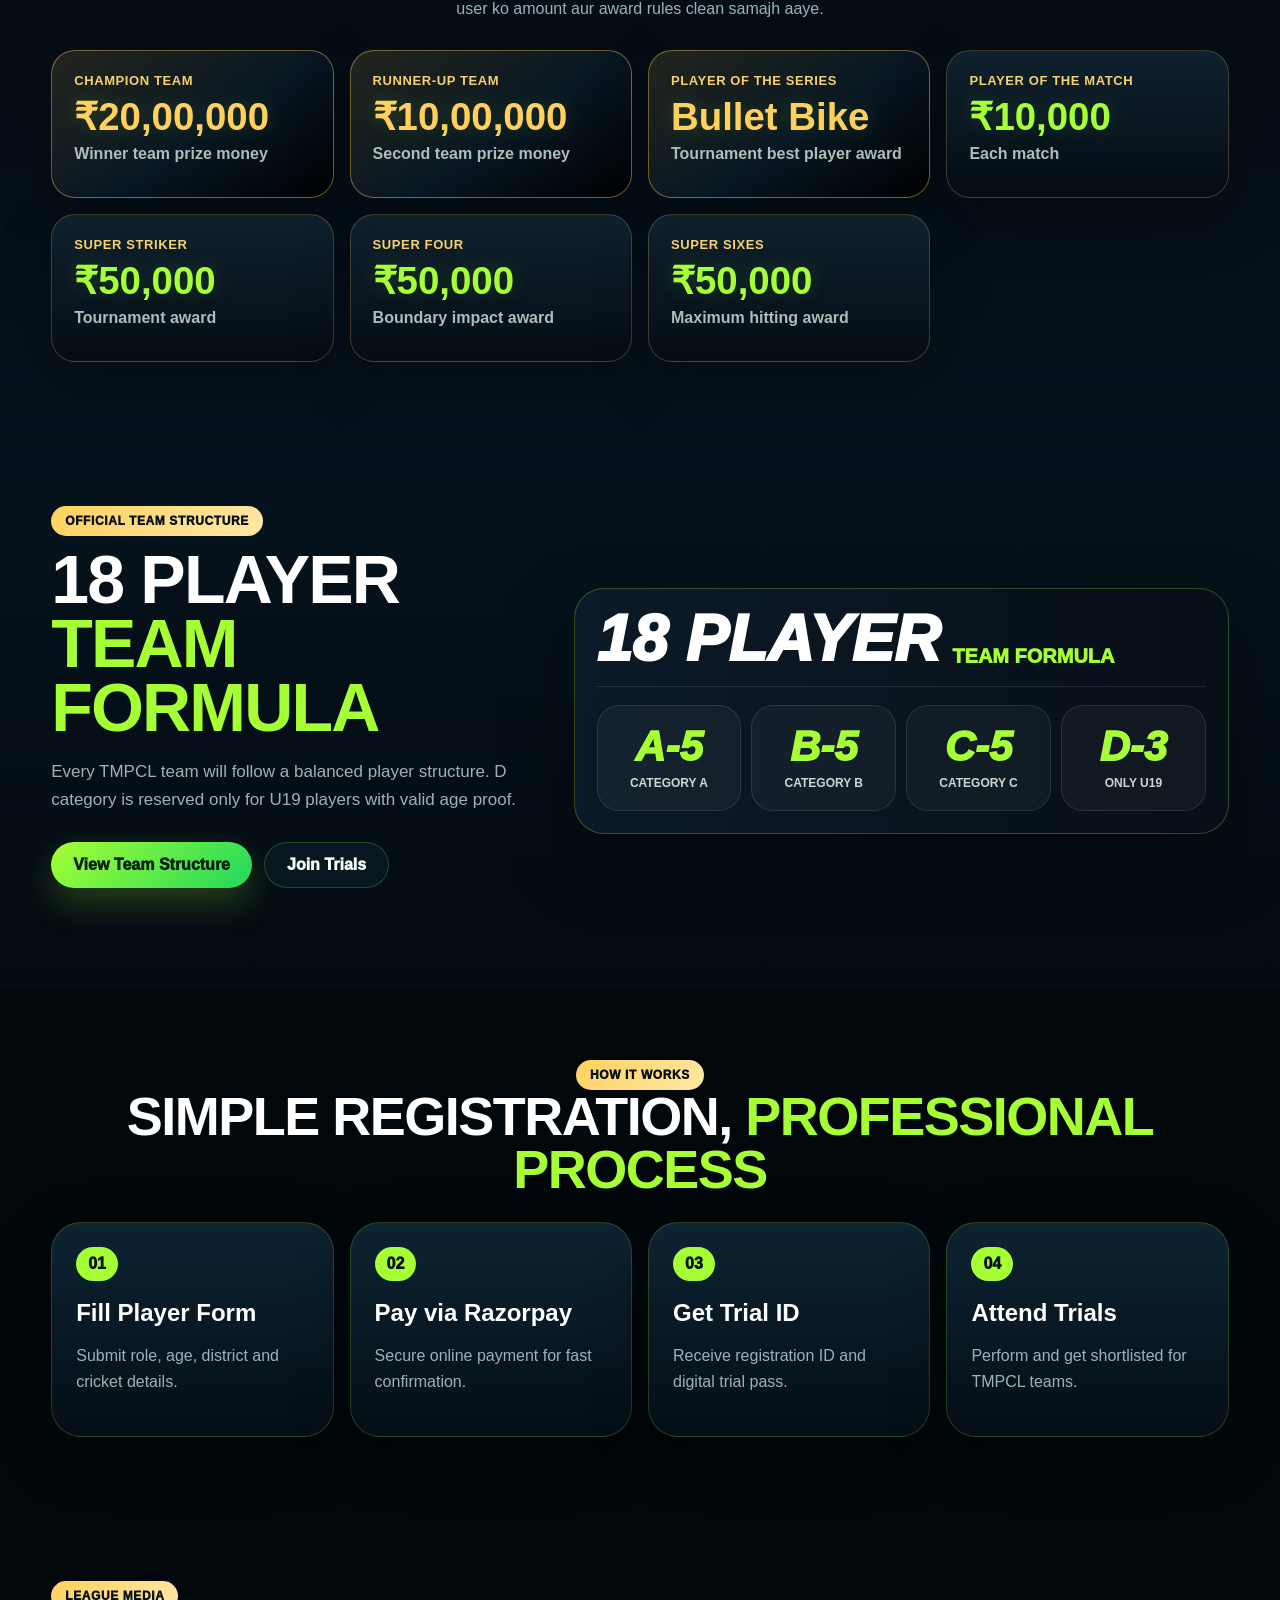
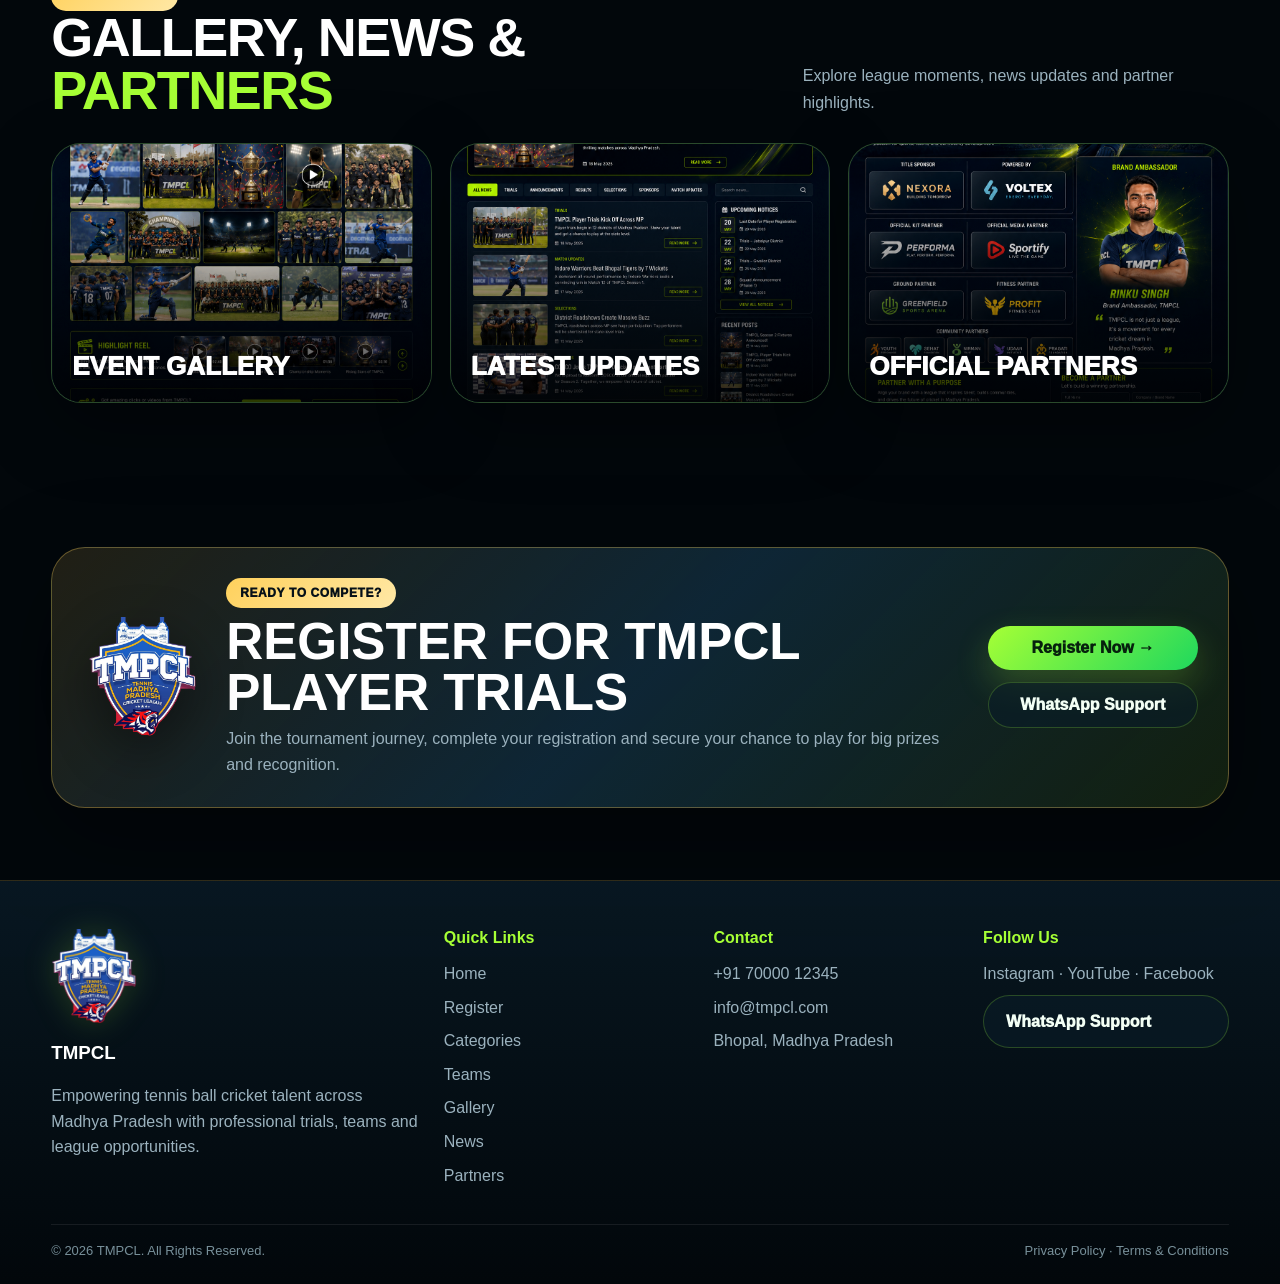
==== commit 8882af77: "Add files via upload" ====
--- a/index.html
+++ b/index.html
@@ -8,155 +8,37 @@
   <link rel="stylesheet" href="styles.css">
   <script src="https://checkout.razorpay.com/v1/checkout.js"></script>
 </head>
-<body data-page="home" class="home-rebuild home-prize-real">
-  <div class="stadium-bg"></div>
-
-  <header class="topbar">
-    <div class="wrap nav">
-      <a class="brand brand-only" href="index.html" aria-label="TMPCL Home">
-        <img src="tmpcl-logo.png" alt="TMPCL official logo">
-      </a>
-      <nav class="links">
-        <a href="index.html" data-nav="home">Home</a>
-        <a href="registration.html" data-nav="registration">Register</a>
-        <a href="categories.html" data-nav="categories">Categories</a>
-        <a href="teams.html" data-nav="teams">Teams</a>
-        <a href="gallery.html" data-nav="gallery">Gallery</a>
-        <a href="news.html" data-nav="news">News</a>
-        <a href="partners.html" data-nav="partners">Partners</a>
-        <a href="about.html" data-nav="about">About</a>
-        <a href="contact.html" data-nav="contact">Contact</a>
-      </nav>
-      <a class="btn nav-cta" href="registration.html">Register Now</a>
-      <button class="hamb" aria-label="Open menu">☰</button>
-    </div>
-  </header>
-
+<body data-page="home" class="home-rebuild exact-prize-body">
   <main>
-    <section class="prize-hero-v2">
-      <div class="hero-lights"></div>
-      <div class="wrap hero-v2-grid">
-        <div class="hero-v2-copy">
-          <span class="eyebrow premium-chip">PLAYER TRIALS REGISTRATION OPEN</span>
-          <h1 class="hero-v2-title">₹50 Lakh <span>Prize Pool & Awards</span></h1>
-          <p class="hero-v2-tagline">MP's Biggest Tennis Ball Cricket Talent Hunt. Register, compete, win big and get recognized on the biggest tennis ball cricket stage of Madhya Pradesh.</p>
-          <div class="hero-actions">
-            <a class="btn hero-main-btn" href="registration.html">Register Now →</a>
-            <a class="btn ghost hero-ghost-btn" href="#prize-pool">View Awards</a>
-          </div>
-          <div class="hero-proof-line">
-            <span>Razorpay Secure Registration</span>
-            <span>Official Registration ID</span>
-            <span>Digital Trial Pass</span>
-            <span>U19 Verified Category</span>
-          </div>
-        </div>
-        <div class="hero-v2-visual">
-          <img src="hero-player.png" alt="TMPCL player visual">
-        </div>
-      </div>
-      <div class="wrap hero-mini-prizes">
-        <article class="hero-mini-card gold-card">
-          <img src="hero-trophy.png" alt="Champion trophy">
-          <div>
-            <small>Champion Team</small>
-            <strong>₹20,00,000</strong>
-          </div>
-        </article>
-        <article class="hero-mini-card silver-card">
-          <img src="hero-runner.png" alt="Runner up trophy">
-          <div>
-            <small>Runner-Up Team</small>
-            <strong>₹10,00,000</strong>
-          </div>
-        </article>
-        <article class="hero-mini-card bike-card">
-          <img src="hero-bike.png" alt="Bullet bike award">
-          <div>
-            <small>Player of the Series</small>
-            <strong>Bullet Bike</strong>
-          </div>
-        </article>
-      </div>
+    <section class="exact-prize-showcase" aria-label="TMPCL prize pool and awards homepage">
+      <img src="home-prize-exact.png" alt="TMPCL Player Trials Registration Open ₹50 Lakh Prize Pool & Awards">
+      <a class="hotspot hs-home" href="index.html" aria-label="Home"></a>
+      <a class="hotspot hs-about" href="about.html" aria-label="About"></a>
+      <a class="hotspot hs-trials" href="registration.html" aria-label="Trials"></a>
+      <a class="hotspot hs-teams" href="teams.html" aria-label="Teams"></a>
+      <a class="hotspot hs-awards" href="#awards-detail" aria-label="Awards"></a>
+      <a class="hotspot hs-media" href="gallery.html" aria-label="Media"></a>
+      <a class="hotspot hs-contact" href="contact.html" aria-label="Contact"></a>
+      <a class="hotspot hs-register-top" href="registration.html" aria-label="Register now"></a>
+      <a class="hotspot hs-register-main" href="registration.html" aria-label="Register now"></a>
+      <a class="hotspot hs-view-awards" href="#awards-detail" aria-label="View awards"></a>
     </section>
 
-    <section id="prize-pool" class="section prize-showcase-section">
+    <section id="awards-detail" class="section awards-detail-section">
       <div class="wrap">
         <div class="section-head center-head">
-          <span class="eyebrow">PRIZE POOL & SPECIAL AWARDS</span>
-          <h2>Play Big. <span class="green">Win Bigger.</span></h2>
-          <p>Big team rewards, performance-based awards and premium recognition built to attract serious cricket talent.</p>
+          <span class="eyebrow">AWARDS BREAKDOWN</span>
+          <h2>Prize Pool & <span class="green">Special Awards</span></h2>
+          <p>Same premium prize design ke niche clear details bhi add ki gayi hain, jisse user ko amount aur award rules clean samajh aaye.</p>
         </div>
-
-        <div class="prize-visual-grid">
-          <article class="prize-visual-card champion-card">
-            <div class="prize-image-wrap"><img src="award-gold.png" alt="Champion team trophy"></div>
-            <div class="prize-copy-wrap">
-              <small>Champion Team</small>
-              <strong>₹20,00,000</strong>
-              <p>Massive winning prize for the title-winning TMPCL team.</p>
-            </div>
-          </article>
-
-          <article class="prize-visual-card runner-card">
-            <div class="prize-image-wrap"><img src="award-silver.png" alt="Runner-up team trophy"></div>
-            <div class="prize-copy-wrap">
-              <small>Runner-Up Team</small>
-              <strong>₹10,00,000</strong>
-              <p>High-value reward for the second-best team of the tournament.</p>
-            </div>
-          </article>
-
-          <article class="prize-visual-card series-card">
-            <div class="prize-image-wrap"><img src="award-bike.png" alt="Bullet bike player of the series award"></div>
-            <div class="prize-copy-wrap">
-              <small>Player of the Series</small>
-              <strong>Bullet Bike</strong>
-              <p>A premium grand reward for the most impactful tournament player.</p>
-            </div>
-          </article>
-        </div>
-
-        <div class="special-awards-v2">
-          <article class="mini-award-card">
-            <div class="mini-award-icon">★</div>
-            <div>
-              <small>Player of the Match</small>
-              <strong>₹10,000</strong>
-              <span>Each Match</span>
-            </div>
-          </article>
-          <article class="mini-award-card">
-            <div class="mini-award-icon">⚡</div>
-            <div>
-              <small>Super Striker Award</small>
-              <strong>₹50,000</strong>
-              <span>Tournament Award</span>
-            </div>
-          </article>
-          <article class="mini-award-card">
-            <div class="mini-award-icon">4</div>
-            <div>
-              <small>Super Four Award</small>
-              <strong>₹50,000</strong>
-              <span>Boundary Impact Award</span>
-            </div>
-          </article>
-          <article class="mini-award-card">
-            <div class="mini-award-icon">6</div>
-            <div>
-              <small>Super Sixes Award</small>
-              <strong>₹50,000</strong>
-              <span>Power Hitting Award</span>
-            </div>
-          </article>
-        </div>
-
-        <div class="prize-trust-bar">
-          <div><b>✔</b><span>Razorpay Secure Registration</span></div>
-          <div><b>✔</b><span>Official Registration ID</span></div>
-          <div><b>✔</b><span>Digital Trial Pass</span></div>
-          <div><b>✔</b><span>U19 Category Verified</span></div>
+        <div class="award-detail-grid">
+          <div class="award-detail big"><b>Champion Team</b><strong>₹20,00,000</strong><span>Winner team prize money</span></div>
+          <div class="award-detail big"><b>Runner-Up Team</b><strong>₹10,00,000</strong><span>Second team prize money</span></div>
+          <div class="award-detail big"><b>Player of the Series</b><strong>Bullet Bike</strong><span>Tournament best player award</span></div>
+          <div class="award-detail"><b>Player of the Match</b><strong>₹10,000</strong><span>Each match</span></div>
+          <div class="award-detail"><b>Super Striker</b><strong>₹50,000</strong><span>Tournament award</span></div>
+          <div class="award-detail"><b>Super Four</b><strong>₹50,000</strong><span>Boundary impact award</span></div>
+          <div class="award-detail"><b>Super Sixes</b><strong>₹50,000</strong><span>Maximum hitting award</span></div>
         </div>
       </div>
     </section>
@@ -166,7 +48,7 @@
         <div>
           <span class="eyebrow">OFFICIAL TEAM STRUCTURE</span>
           <h2 class="section-title">18 Player <span class="green">Team Formula</span></h2>
-          <p class="muted big-muted">Every TMPCL team will follow a balanced player structure so trials, selections and final squads stay fair and professional. D category is reserved only for U19 players.</p>
+          <p class="muted big-muted">Every TMPCL team will follow a balanced player structure. D category is reserved only for U19 players with valid age proof.</p>
           <div class="hero-actions"><a class="btn" href="teams.html">View Team Structure</a><a class="btn ghost" href="registration.html">Join Trials</a></div>
         </div>
         <div class="team-formula-bar">
@@ -188,25 +70,10 @@
           <h2>Simple Registration, <span class="green">Professional Process</span></h2>
         </div>
         <div class="process-grid">
-          <div class="process-card"><b>01</b><h3>Fill Player Form</h3><p>Submit your role, age, district and important cricket details.</p></div>
-          <div class="process-card"><b>02</b><h3>Pay via Razorpay</h3><p>Secure online payment through Razorpay for fast confirmation.</p></div>
-          <div class="process-card"><b>03</b><h3>Get Trial ID</h3><p>Receive your registration ID and digital trial pass instantly.</p></div>
-          <div class="process-card"><b>04</b><h3>Attend Trials</h3><p>Perform in trials and get shortlisted for TMPCL team opportunities.</p></div>
-        </div>
-      </div>
-    </section>
-
-    <section class="section why-premium-section">
-      <div class="wrap">
-        <div class="section-head">
-          <div><span class="eyebrow">WHY PLAY TMPCL?</span><h2>Built For <span class="green">Serious Talent</span></h2></div>
-          <p>Prize pool, structured trials, U19 opportunity, team selection and league recognition — everything designed to make TMPCL feel like a real, premium cricket platform.</p>
-        </div>
-        <div class="grid grid-4 why-grid">
-          <div class="card pro-card"><div class="icon">🏆</div><h3>Big Prize Pool</h3><p>₹50 lakh prize pool and attractive awards create strong motivation for players.</p></div>
-          <div class="card pro-card"><div class="icon">🎯</div><h3>Selection Focus</h3><p>Real trials, shortlisting process and category-based team structure.</p></div>
-          <div class="card pro-card"><div class="icon">👥</div><h3>U19 Chance</h3><p>Every team has 3 compulsory D category U19 players.</p></div>
-          <div class="card pro-card"><div class="icon">📸</div><h3>Recognition</h3><p>Media, gallery, updates and visibility for top-performing players.</p></div>
+          <div class="process-card"><b>01</b><h3>Fill Player Form</h3><p>Submit role, age, district and cricket details.</p></div>
+          <div class="process-card"><b>02</b><h3>Pay via Razorpay</h3><p>Secure online payment for fast confirmation.</p></div>
+          <div class="process-card"><b>03</b><h3>Get Trial ID</h3><p>Receive registration ID and digital trial pass.</p></div>
+          <div class="process-card"><b>04</b><h3>Attend Trials</h3><p>Perform and get shortlisted for TMPCL teams.</p></div>
         </div>
       </div>
     </section>
@@ -215,7 +82,7 @@
       <div class="wrap">
         <div class="section-head">
           <div><span class="eyebrow">LEAGUE MEDIA</span><h2>Gallery, News & <span class="green">Partners</span></h2></div>
-          <p>Explore the latest league moments, news updates and official partner highlights.</p>
+          <p>Explore league moments, news updates and partner highlights.</p>
         </div>
         <div class="media-teaser-grid">
           <a class="media-teaser" href="gallery.html"><img src="gallery-preview.png" alt="TMPCL Gallery"><span>Event Gallery</span></a>
--- a/styles.css
+++ b/styles.css
@@ -21,3 +21,7 @@
 .prize-showcase-section{position:relative;overflow:hidden;background:linear-gradient(180deg,#020508 0%,#06131d 55%,#020508 100%)}.prize-showcase-section:before{content:"";position:absolute;inset:0;background:radial-gradient(circle at 14% 35%,rgba(255,209,92,.14),transparent 28%),radial-gradient(circle at 87% 34%,rgba(166,255,53,.11),transparent 30%),repeating-linear-gradient(112deg,transparent 0 86px,rgba(255,255,255,.025) 87px 88px);pointer-events:none}.prize-showcase-section .wrap{position:relative;z-index:2}.prize-visual-grid{display:grid;grid-template-columns:repeat(3,1fr);gap:22px;margin-top:36px}.prize-visual-card{position:relative;overflow:hidden;border-radius:34px;background:linear-gradient(180deg,rgba(14,31,43,.95),rgba(4,11,17,.98));border:1px solid rgba(255,209,92,.34);box-shadow:0 30px 92px rgba(0,0,0,.48), inset 0 1px 0 rgba(255,255,255,.05)}.prize-visual-card:before{content:"";position:absolute;inset:0;background:radial-gradient(circle at 50% 28%,rgba(255,209,92,.22),transparent 44%);pointer-events:none}.prize-image-wrap{height:250px;position:relative;overflow:hidden;border-bottom:1px solid rgba(255,255,255,.07)}.prize-image-wrap img{width:100%;height:100%;object-fit:cover;filter:saturate(1.12) contrast(1.06)}.prize-copy-wrap{position:relative;z-index:2;text-align:center;padding:24px}.prize-copy-wrap small{display:block;text-transform:uppercase;color:var(--gold);font-weight:950;letter-spacing:.8px}.prize-copy-wrap strong{display:block;font-size:clamp(34px,4vw,56px);line-height:1;margin:9px 0;color:var(--gold);font-weight:950;text-shadow:0 0 28px rgba(255,209,92,.15)}.prize-copy-wrap p{color:var(--muted);line-height:1.55;margin:0 auto;max-width:340px}.runner-card{border-color:rgba(156,217,255,.35)}.runner-card:before{background:radial-gradient(circle at 50% 28%,rgba(147,210,255,.18),transparent 44%)}.runner-card .prize-copy-wrap small,.runner-card .prize-copy-wrap strong{color:#e7f6ff}.series-card{border-color:rgba(255,152,61,.42)}.series-card:before{background:radial-gradient(circle at 50% 28%,rgba(255,152,61,.18),transparent 44%)}.series-card .prize-copy-wrap small,.series-card .prize-copy-wrap strong{color:#ffc165}.special-awards-v2{display:grid;grid-template-columns:repeat(4,1fr);gap:16px;margin-top:20px}.mini-award-card{display:flex;gap:16px;align-items:center;padding:20px;border-radius:26px;background:linear-gradient(135deg,rgba(13,34,48,.92),rgba(5,14,21,.96));border:1px solid rgba(255,209,92,.28);box-shadow:0 18px 54px rgba(0,0,0,.34)}.mini-award-icon{width:58px;height:58px;display:grid;place-items:center;flex:none;border-radius:20px;background:rgba(255,209,92,.13);color:var(--gold);font-size:25px;font-weight:950;border:1px solid rgba(255,209,92,.25)}.mini-award-card small{display:block;color:#eff7f0;text-transform:uppercase;font-size:12px;font-weight:950}.mini-award-card strong{display:block;font-size:30px;line-height:1.05;color:var(--gold);margin:4px 0}.mini-award-card span{font-size:12px;color:var(--muted);font-weight:900;text-transform:uppercase}.prize-trust-bar{display:grid;grid-template-columns:repeat(4,1fr);gap:0;margin-top:22px;border:1px solid rgba(166,255,53,.2);border-radius:26px;overflow:hidden;background:rgba(10,25,37,.86);box-shadow:0 20px 62px rgba(0,0,0,.34)}.prize-trust-bar div{display:flex;align-items:center;gap:12px;padding:20px;border-right:1px solid rgba(255,255,255,.08)}.prize-trust-bar div:last-child{border-right:0}.prize-trust-bar b{width:34px;height:34px;border-radius:50%;display:grid;place-items:center;background:rgba(166,255,53,.14);color:var(--green);border:1px solid rgba(166,255,53,.25)}.prize-trust-bar span{font-weight:950;color:#e6f2e8}.squad-section-v2{background:linear-gradient(135deg,rgba(8,24,35,.96),rgba(4,10,15,.96))}.team-formula-bar{border-radius:34px;background:linear-gradient(135deg,rgba(255,209,92,.12),rgba(166,255,53,.09));border:1px solid rgba(255,209,92,.28);padding:24px;box-shadow:0 24px 74px rgba(0,0,0,.38)}.team-formula-head{display:flex;align-items:end;gap:14px;border-bottom:1px solid rgba(255,255,255,.1);padding-bottom:18px;margin-bottom:18px}.team-formula-head strong{font-size:48px;line-height:.9;color:#fff;font-weight:950}.team-formula-head span{font-size:18px;color:var(--green);font-weight:950;text-transform:uppercase}.team-formula-slots{display:grid;grid-template-columns:repeat(4,1fr);gap:12px}.team-formula-slots div{padding:20px;border-radius:24px;background:rgba(5,14,21,.8);border:1px solid rgba(166,255,53,.17);text-align:center}.team-formula-slots b{display:block;font-size:38px;color:var(--green);line-height:1}.team-formula-slots span{display:block;margin-top:7px;color:var(--muted);font-weight:900;text-transform:uppercase;font-size:12px}
 @media(max-width:900px){.prize-hero-v2{min-height:auto;padding:34px 0 22px}.hero-v2-grid,.hero-mini-prizes,.prize-visual-grid,.special-awards-v2,.prize-trust-bar{grid-template-columns:1fr}.hero-v2-title{font-size:58px;letter-spacing:-2px}.hero-v2-title span{font-size:.46em}.hero-v2-tagline{font-size:16px}.hero-v2-visual{min-height:360px}.hero-v2-visual img{max-height:380px}.hero-mini-card{grid-template-columns:100px 1fr}.hero-mini-card img{width:100px}.prize-image-wrap{height:220px}.prize-trust-bar div{border-right:0;border-bottom:1px solid rgba(255,255,255,.08)}.prize-trust-bar div:last-child{border-bottom:0}.team-formula-head{display:block;text-align:center}.team-formula-head strong{font-size:40px}.team-formula-slots{grid-template-columns:repeat(2,1fr)}}
 @media(max-width:540px){.hero-v2-title{font-size:48px}.hero-mini-card strong{font-size:25px}.prize-copy-wrap strong{font-size:36px}.mini-award-card strong{font-size:26px}.team-formula-slots b{font-size:32px}}
+
+/* Exact reference-style home prize rebuild */
+.exact-prize-body{background:#02070b;color:#fff;overflow-x:hidden}.exact-prize-body .topbar{display:none}.exact-prize-showcase{position:relative;max-width:1122px;margin:0 auto;background:#02070b;line-height:0;box-shadow:0 0 90px rgba(0,0,0,.65)}.exact-prize-showcase img{display:block;width:100%;height:auto}.hotspot{position:absolute;z-index:5;display:block;border-radius:10px}.hotspot:hover{background:rgba(166,255,53,.08);box-shadow:0 0 0 1px rgba(166,255,53,.18)}.hs-home{left:20.5%;top:1.85%;width:5.1%;height:3%}.hs-about{left:27.2%;top:1.85%;width:6.2%;height:3%}.hs-trials{left:35.2%;top:1.85%;width:6.2%;height:3%}.hs-teams{left:43.2%;top:1.85%;width:6.1%;height:3%}.hs-awards{left:51.2%;top:1.85%;width:7.2%;height:3%}.hs-media{left:60.4%;top:1.85%;width:6.6%;height:3%}.hs-contact{left:69%;top:1.85%;width:7.8%;height:3%}.hs-register-top{left:80.3%;top:1.25%;width:16.2%;height:4.6%}.hs-register-main{left:18.7%;top:32.2%;width:20.4%;height:4.7%}.hs-view-awards{left:40.3%;top:32.2%;width:20%;height:4.7%}.awards-detail-section{background:linear-gradient(180deg,#050a0f,#06131e);border-top:1px solid rgba(255,209,92,.15)}.award-detail-grid{display:grid;grid-template-columns:repeat(4,1fr);gap:16px;margin-top:28px}.award-detail{min-height:148px;padding:22px;border-radius:24px;background:linear-gradient(180deg,rgba(16,35,49,.92),rgba(5,13,20,.98));border:1px solid rgba(255,209,92,.22);box-shadow:0 22px 55px rgba(0,0,0,.28)}.award-detail.big{grid-column:span 1;border-color:rgba(255,209,92,.42);background:linear-gradient(145deg,rgba(255,209,92,.12),rgba(9,24,36,.95) 55%,rgba(0,0,0,.9))}.award-detail b{display:block;text-transform:uppercase;font-size:13px;letter-spacing:.6px;color:#f6d16e}.award-detail strong{display:block;margin:10px 0 8px;font-size:clamp(26px,3vw,42px);line-height:1;color:#a6ff35;text-shadow:0 0 22px rgba(166,255,53,.18)}.award-detail.big strong{color:#ffd15c}.award-detail span{display:block;color:#aebdba;font-weight:700}.team-formula-bar{border-radius:30px;padding:22px;background:linear-gradient(90deg,rgba(12,27,41,.96),rgba(7,15,24,.98));border:1px solid rgba(166,255,53,.25);box-shadow:0 24px 70px rgba(0,0,0,.35)}.team-formula-head{display:flex;align-items:end;gap:12px;margin-bottom:18px}.team-formula-head strong{font-size:clamp(38px,5vw,74px);line-height:.9;color:#fff;font-weight:950;font-style:italic}.team-formula-head span{font-size:20px;color:#a6ff35;font-weight:950;text-transform:uppercase}.team-formula-slots{display:grid;grid-template-columns:repeat(4,1fr);gap:10px}.team-formula-slots div{padding:20px 12px;text-align:center;border-radius:22px;background:rgba(255,255,255,.04);border:1px solid rgba(255,255,255,.1)}.team-formula-slots b{display:block;font-size:42px;line-height:1;color:#a6ff35;font-weight:950;font-style:italic}.team-formula-slots span{display:block;margin-top:8px;color:#c7d8d3;font-size:12px;text-transform:uppercase;font-weight:850}.squad-section-v2{background:linear-gradient(180deg,#06131e,#040b11)}.exact-prize-body .footer{border-top:1px solid rgba(255,209,92,.18)}
+@media(max-width:900px){.exact-prize-showcase{max-width:100%;overflow:hidden}.exact-prize-showcase img{width:122%;max-width:none;margin-left:-11%}.hotspot{display:none}.award-detail-grid{grid-template-columns:1fr}.team-formula-head{display:block;text-align:center}.team-formula-head strong{display:block}.team-formula-head span{display:block;margin-top:8px}.team-formula-slots{grid-template-columns:repeat(2,1fr)}}
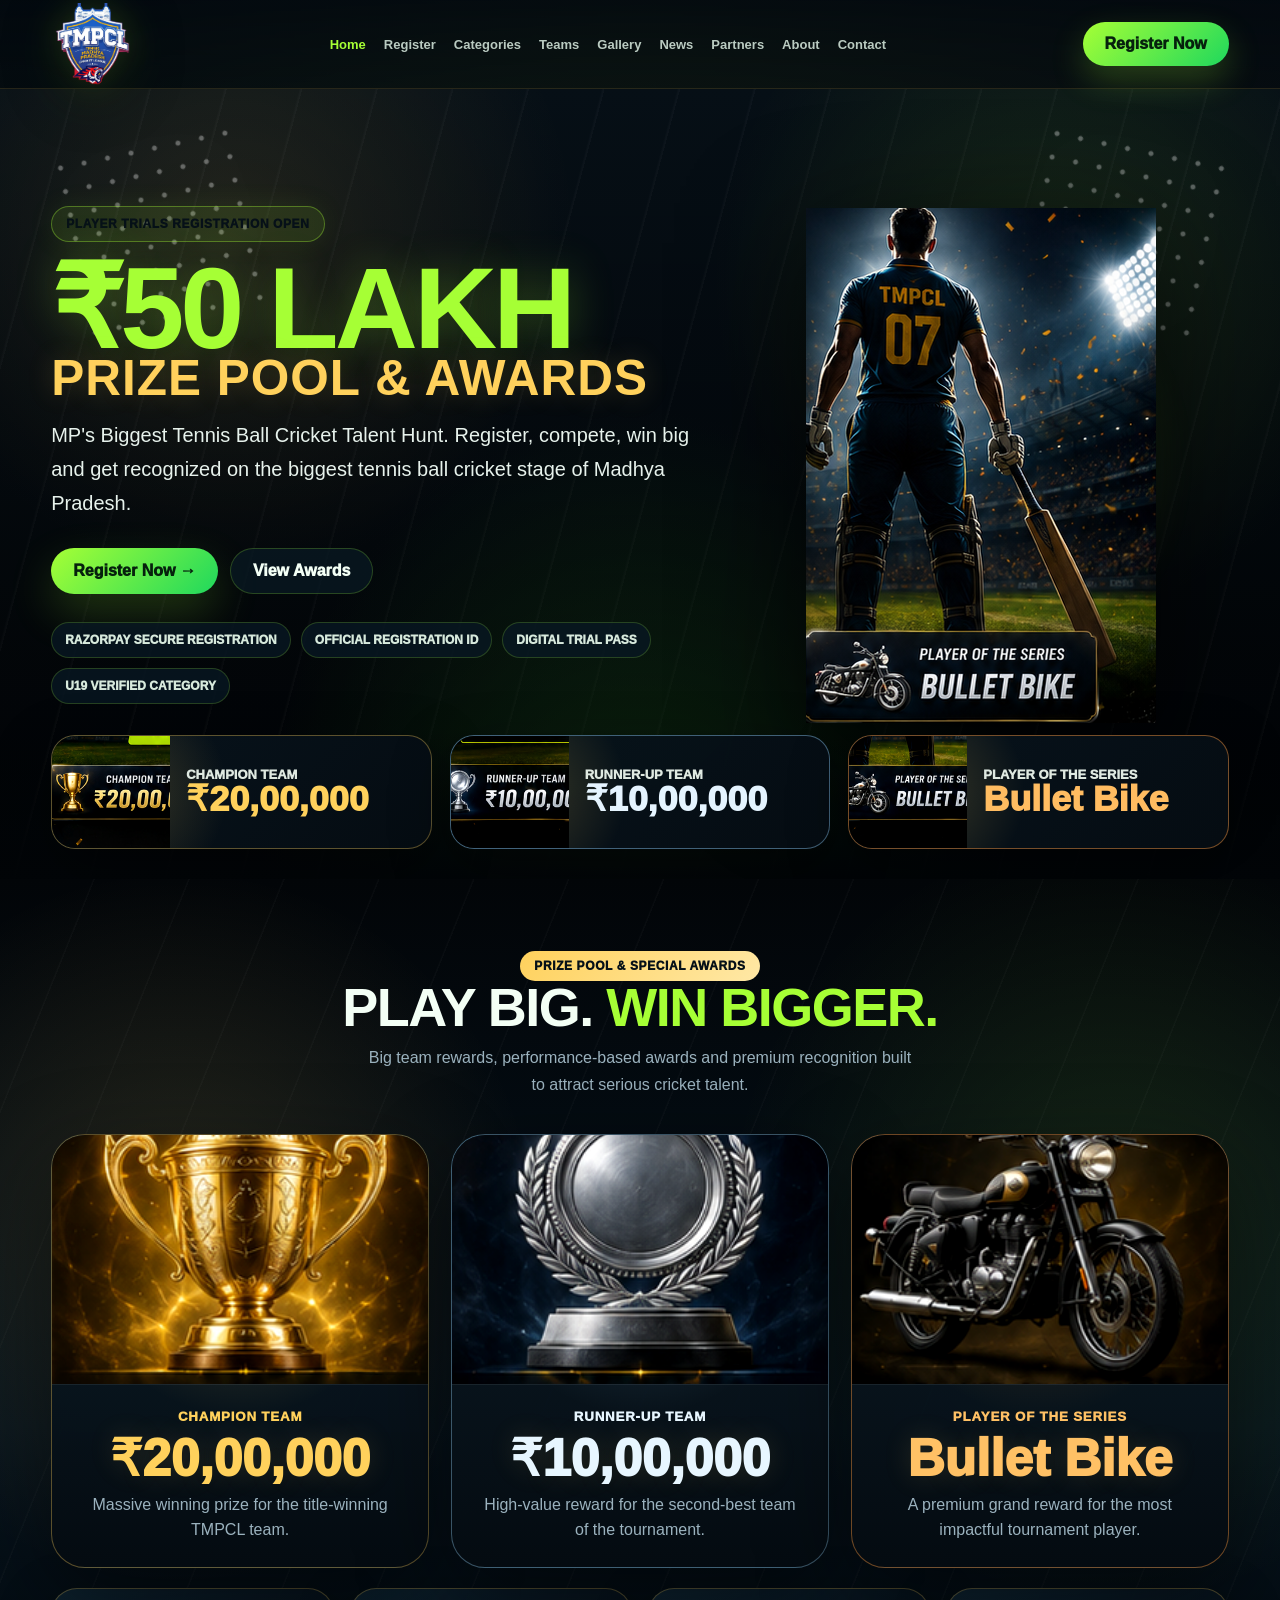
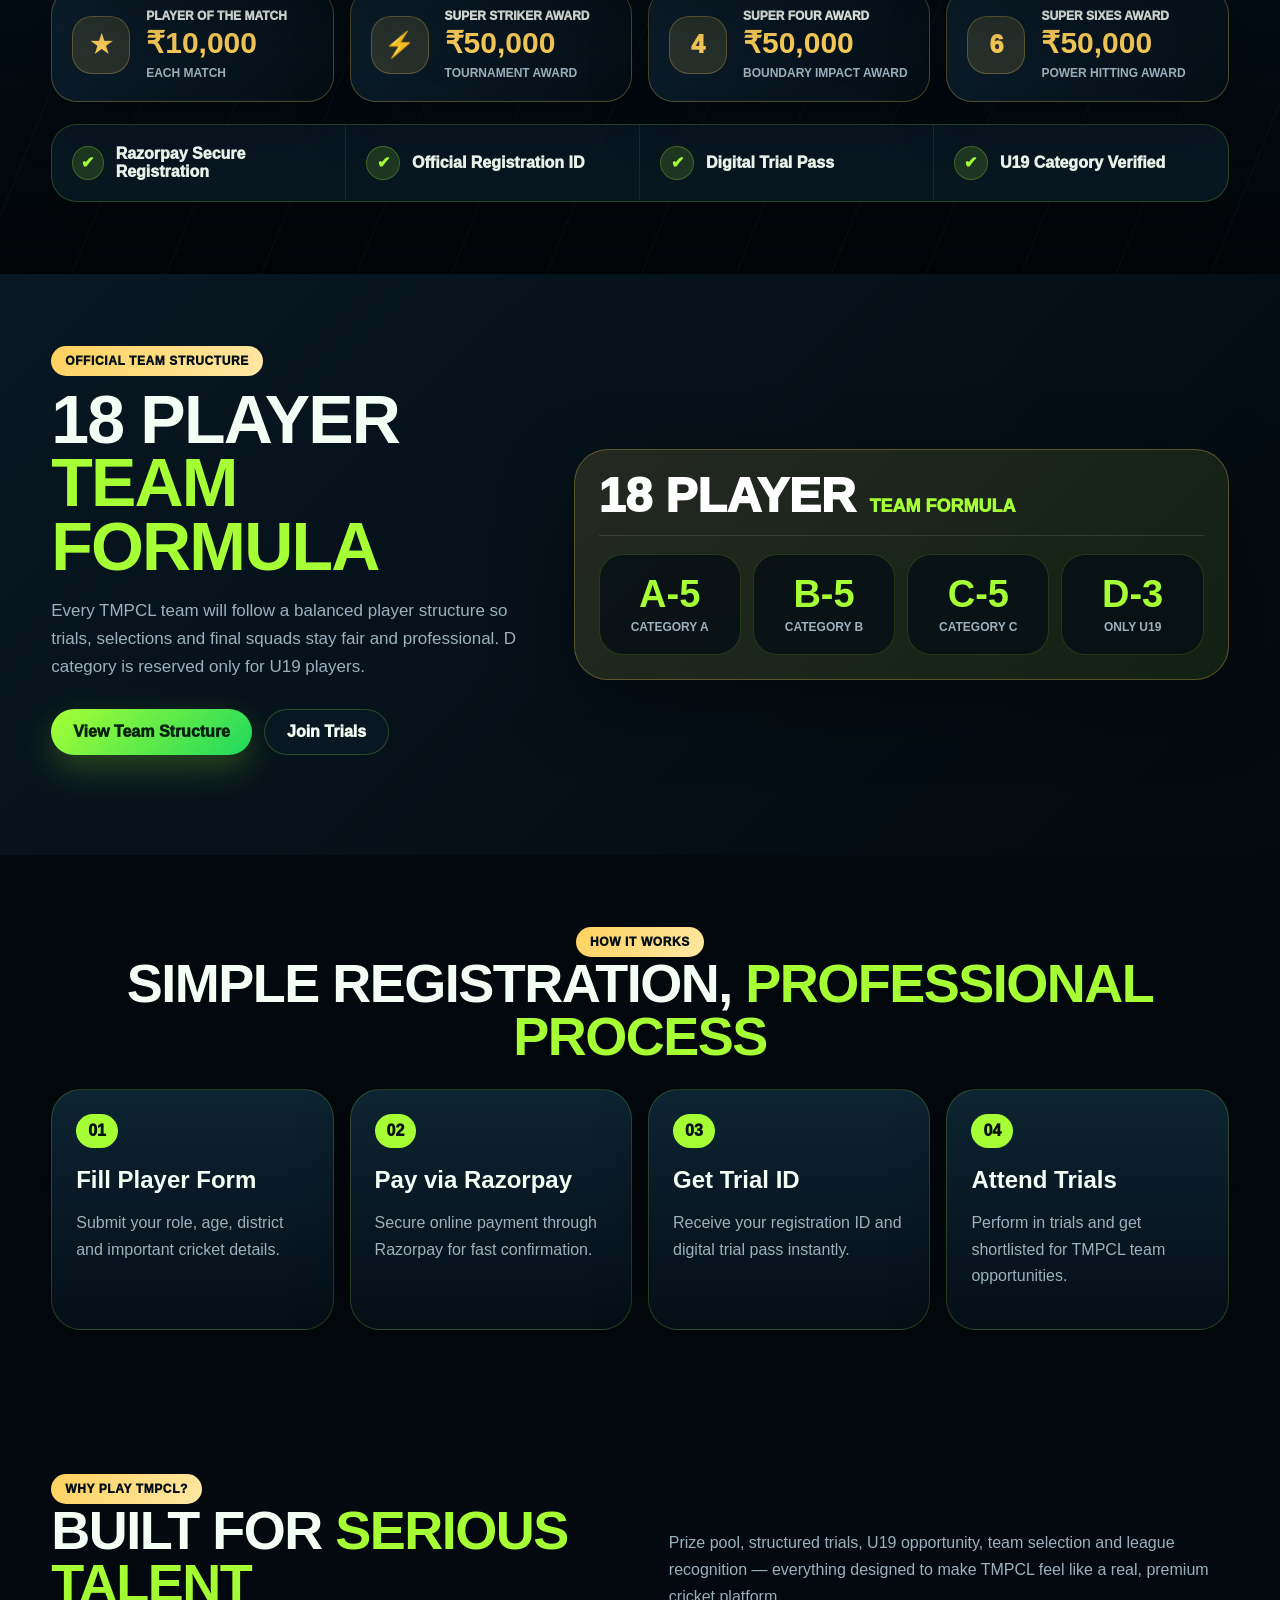
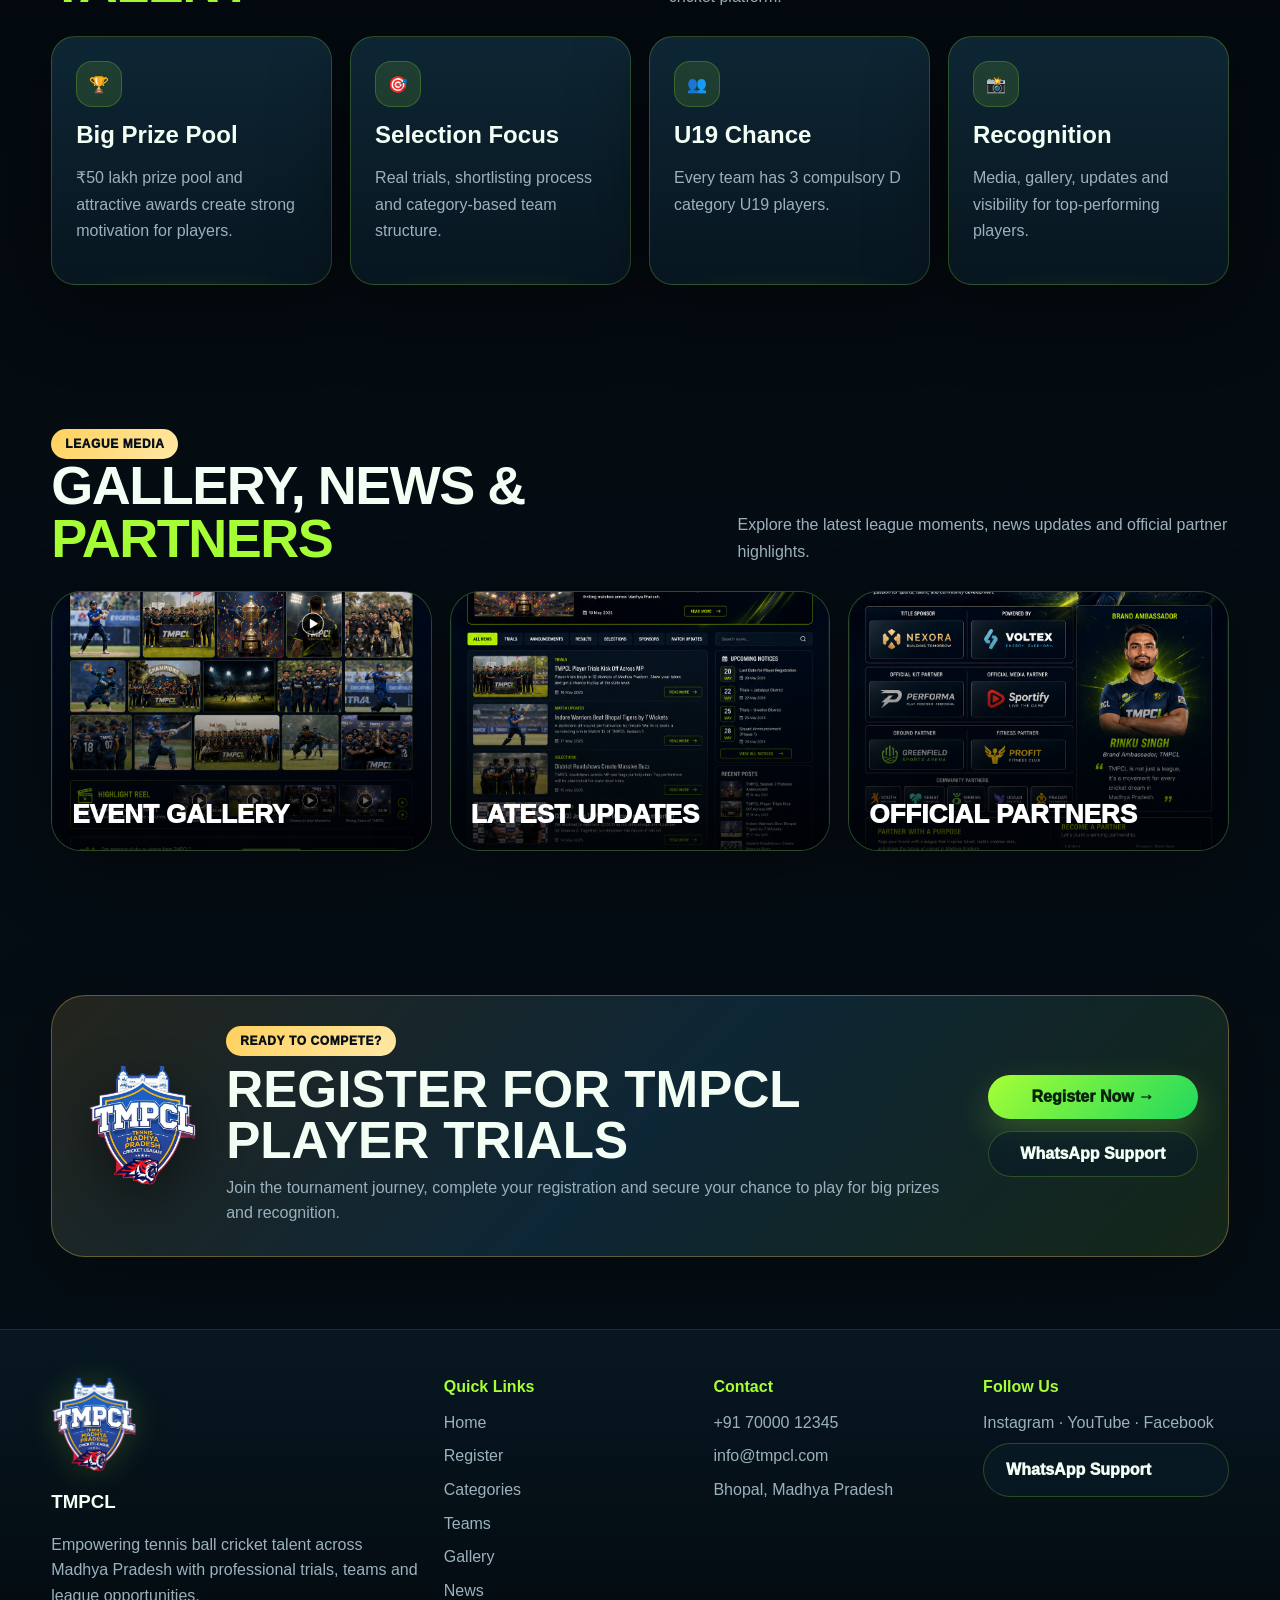
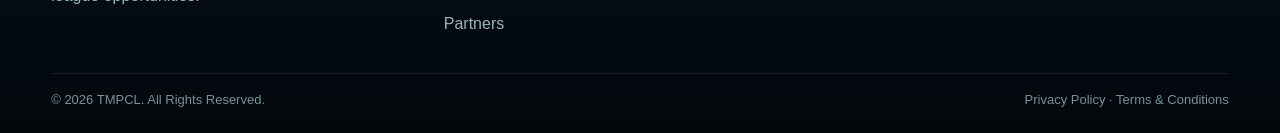
==== commit 74c449da: "Add files via upload" ====
--- a/index.html
+++ b/index.html
@@ -8,37 +8,155 @@
   <link rel="stylesheet" href="styles.css">
   <script src="https://checkout.razorpay.com/v1/checkout.js"></script>
 </head>
-<body data-page="home" class="home-rebuild exact-prize-body">
+<body data-page="home" class="home-rebuild home-prize-real">
+  <div class="stadium-bg"></div>
+
+  <header class="topbar">
+    <div class="wrap nav">
+      <a class="brand brand-only" href="index.html" aria-label="TMPCL Home">
+        <img src="tmpcl-logo.png" alt="TMPCL official logo">
+      </a>
+      <nav class="links">
+        <a href="index.html" data-nav="home">Home</a>
+        <a href="registration.html" data-nav="registration">Register</a>
+        <a href="categories.html" data-nav="categories">Categories</a>
+        <a href="teams.html" data-nav="teams">Teams</a>
+        <a href="gallery.html" data-nav="gallery">Gallery</a>
+        <a href="news.html" data-nav="news">News</a>
+        <a href="partners.html" data-nav="partners">Partners</a>
+        <a href="about.html" data-nav="about">About</a>
+        <a href="contact.html" data-nav="contact">Contact</a>
+      </nav>
+      <a class="btn nav-cta" href="registration.html">Register Now</a>
+      <button class="hamb" aria-label="Open menu">☰</button>
+    </div>
+  </header>
+
   <main>
-    <section class="exact-prize-showcase" aria-label="TMPCL prize pool and awards homepage">
-      <img src="home-prize-exact.png" alt="TMPCL Player Trials Registration Open ₹50 Lakh Prize Pool & Awards">
-      <a class="hotspot hs-home" href="index.html" aria-label="Home"></a>
-      <a class="hotspot hs-about" href="about.html" aria-label="About"></a>
-      <a class="hotspot hs-trials" href="registration.html" aria-label="Trials"></a>
-      <a class="hotspot hs-teams" href="teams.html" aria-label="Teams"></a>
-      <a class="hotspot hs-awards" href="#awards-detail" aria-label="Awards"></a>
-      <a class="hotspot hs-media" href="gallery.html" aria-label="Media"></a>
-      <a class="hotspot hs-contact" href="contact.html" aria-label="Contact"></a>
-      <a class="hotspot hs-register-top" href="registration.html" aria-label="Register now"></a>
-      <a class="hotspot hs-register-main" href="registration.html" aria-label="Register now"></a>
-      <a class="hotspot hs-view-awards" href="#awards-detail" aria-label="View awards"></a>
-    </section>
-
-    <section id="awards-detail" class="section awards-detail-section">
+    <section class="prize-hero-v2">
+      <div class="hero-lights"></div>
+      <div class="wrap hero-v2-grid">
+        <div class="hero-v2-copy">
+          <span class="eyebrow premium-chip">PLAYER TRIALS REGISTRATION OPEN</span>
+          <h1 class="hero-v2-title">₹50 Lakh <span>Prize Pool & Awards</span></h1>
+          <p class="hero-v2-tagline">MP's Biggest Tennis Ball Cricket Talent Hunt. Register, compete, win big and get recognized on the biggest tennis ball cricket stage of Madhya Pradesh.</p>
+          <div class="hero-actions">
+            <a class="btn hero-main-btn" href="registration.html">Register Now →</a>
+            <a class="btn ghost hero-ghost-btn" href="#prize-pool">View Awards</a>
+          </div>
+          <div class="hero-proof-line">
+            <span>Razorpay Secure Registration</span>
+            <span>Official Registration ID</span>
+            <span>Digital Trial Pass</span>
+            <span>U19 Verified Category</span>
+          </div>
+        </div>
+        <div class="hero-v2-visual">
+          <img src="hero-player.png" alt="TMPCL player visual">
+        </div>
+      </div>
+      <div class="wrap hero-mini-prizes">
+        <article class="hero-mini-card gold-card">
+          <img src="hero-trophy.png" alt="Champion trophy">
+          <div>
+            <small>Champion Team</small>
+            <strong>₹20,00,000</strong>
+          </div>
+        </article>
+        <article class="hero-mini-card silver-card">
+          <img src="hero-runner.png" alt="Runner up trophy">
+          <div>
+            <small>Runner-Up Team</small>
+            <strong>₹10,00,000</strong>
+          </div>
+        </article>
+        <article class="hero-mini-card bike-card">
+          <img src="hero-bike.png" alt="Bullet bike award">
+          <div>
+            <small>Player of the Series</small>
+            <strong>Bullet Bike</strong>
+          </div>
+        </article>
+      </div>
+    </section>
+
+    <section id="prize-pool" class="section prize-showcase-section">
       <div class="wrap">
         <div class="section-head center-head">
-          <span class="eyebrow">AWARDS BREAKDOWN</span>
-          <h2>Prize Pool & <span class="green">Special Awards</span></h2>
-          <p>Same premium prize design ke niche clear details bhi add ki gayi hain, jisse user ko amount aur award rules clean samajh aaye.</p>
-        </div>
-        <div class="award-detail-grid">
-          <div class="award-detail big"><b>Champion Team</b><strong>₹20,00,000</strong><span>Winner team prize money</span></div>
-          <div class="award-detail big"><b>Runner-Up Team</b><strong>₹10,00,000</strong><span>Second team prize money</span></div>
-          <div class="award-detail big"><b>Player of the Series</b><strong>Bullet Bike</strong><span>Tournament best player award</span></div>
-          <div class="award-detail"><b>Player of the Match</b><strong>₹10,000</strong><span>Each match</span></div>
-          <div class="award-detail"><b>Super Striker</b><strong>₹50,000</strong><span>Tournament award</span></div>
-          <div class="award-detail"><b>Super Four</b><strong>₹50,000</strong><span>Boundary impact award</span></div>
-          <div class="award-detail"><b>Super Sixes</b><strong>₹50,000</strong><span>Maximum hitting award</span></div>
+          <span class="eyebrow">PRIZE POOL & SPECIAL AWARDS</span>
+          <h2>Play Big. <span class="green">Win Bigger.</span></h2>
+          <p>Big team rewards, performance-based awards and premium recognition built to attract serious cricket talent.</p>
+        </div>
+
+        <div class="prize-visual-grid">
+          <article class="prize-visual-card champion-card">
+            <div class="prize-image-wrap"><img src="award-gold.png" alt="Champion team trophy"></div>
+            <div class="prize-copy-wrap">
+              <small>Champion Team</small>
+              <strong>₹20,00,000</strong>
+              <p>Massive winning prize for the title-winning TMPCL team.</p>
+            </div>
+          </article>
+
+          <article class="prize-visual-card runner-card">
+            <div class="prize-image-wrap"><img src="award-silver.png" alt="Runner-up team trophy"></div>
+            <div class="prize-copy-wrap">
+              <small>Runner-Up Team</small>
+              <strong>₹10,00,000</strong>
+              <p>High-value reward for the second-best team of the tournament.</p>
+            </div>
+          </article>
+
+          <article class="prize-visual-card series-card">
+            <div class="prize-image-wrap"><img src="award-bike.png" alt="Bullet bike player of the series award"></div>
+            <div class="prize-copy-wrap">
+              <small>Player of the Series</small>
+              <strong>Bullet Bike</strong>
+              <p>A premium grand reward for the most impactful tournament player.</p>
+            </div>
+          </article>
+        </div>
+
+        <div class="special-awards-v2">
+          <article class="mini-award-card">
+            <div class="mini-award-icon">★</div>
+            <div>
+              <small>Player of the Match</small>
+              <strong>₹10,000</strong>
+              <span>Each Match</span>
+            </div>
+          </article>
+          <article class="mini-award-card">
+            <div class="mini-award-icon">⚡</div>
+            <div>
+              <small>Super Striker Award</small>
+              <strong>₹50,000</strong>
+              <span>Tournament Award</span>
+            </div>
+          </article>
+          <article class="mini-award-card">
+            <div class="mini-award-icon">4</div>
+            <div>
+              <small>Super Four Award</small>
+              <strong>₹50,000</strong>
+              <span>Boundary Impact Award</span>
+            </div>
+          </article>
+          <article class="mini-award-card">
+            <div class="mini-award-icon">6</div>
+            <div>
+              <small>Super Sixes Award</small>
+              <strong>₹50,000</strong>
+              <span>Power Hitting Award</span>
+            </div>
+          </article>
+        </div>
+
+        <div class="prize-trust-bar">
+          <div><b>✔</b><span>Razorpay Secure Registration</span></div>
+          <div><b>✔</b><span>Official Registration ID</span></div>
+          <div><b>✔</b><span>Digital Trial Pass</span></div>
+          <div><b>✔</b><span>U19 Category Verified</span></div>
         </div>
       </div>
     </section>
@@ -48,7 +166,7 @@
         <div>
           <span class="eyebrow">OFFICIAL TEAM STRUCTURE</span>
           <h2 class="section-title">18 Player <span class="green">Team Formula</span></h2>
-          <p class="muted big-muted">Every TMPCL team will follow a balanced player structure. D category is reserved only for U19 players with valid age proof.</p>
+          <p class="muted big-muted">Every TMPCL team will follow a balanced player structure so trials, selections and final squads stay fair and professional. D category is reserved only for U19 players.</p>
           <div class="hero-actions"><a class="btn" href="teams.html">View Team Structure</a><a class="btn ghost" href="registration.html">Join Trials</a></div>
         </div>
         <div class="team-formula-bar">
@@ -70,10 +188,25 @@
           <h2>Simple Registration, <span class="green">Professional Process</span></h2>
         </div>
         <div class="process-grid">
-          <div class="process-card"><b>01</b><h3>Fill Player Form</h3><p>Submit role, age, district and cricket details.</p></div>
-          <div class="process-card"><b>02</b><h3>Pay via Razorpay</h3><p>Secure online payment for fast confirmation.</p></div>
-          <div class="process-card"><b>03</b><h3>Get Trial ID</h3><p>Receive registration ID and digital trial pass.</p></div>
-          <div class="process-card"><b>04</b><h3>Attend Trials</h3><p>Perform and get shortlisted for TMPCL teams.</p></div>
+          <div class="process-card"><b>01</b><h3>Fill Player Form</h3><p>Submit your role, age, district and important cricket details.</p></div>
+          <div class="process-card"><b>02</b><h3>Pay via Razorpay</h3><p>Secure online payment through Razorpay for fast confirmation.</p></div>
+          <div class="process-card"><b>03</b><h3>Get Trial ID</h3><p>Receive your registration ID and digital trial pass instantly.</p></div>
+          <div class="process-card"><b>04</b><h3>Attend Trials</h3><p>Perform in trials and get shortlisted for TMPCL team opportunities.</p></div>
+        </div>
+      </div>
+    </section>
+
+    <section class="section why-premium-section">
+      <div class="wrap">
+        <div class="section-head">
+          <div><span class="eyebrow">WHY PLAY TMPCL?</span><h2>Built For <span class="green">Serious Talent</span></h2></div>
+          <p>Prize pool, structured trials, U19 opportunity, team selection and league recognition — everything designed to make TMPCL feel like a real, premium cricket platform.</p>
+        </div>
+        <div class="grid grid-4 why-grid">
+          <div class="card pro-card"><div class="icon">🏆</div><h3>Big Prize Pool</h3><p>₹50 lakh prize pool and attractive awards create strong motivation for players.</p></div>
+          <div class="card pro-card"><div class="icon">🎯</div><h3>Selection Focus</h3><p>Real trials, shortlisting process and category-based team structure.</p></div>
+          <div class="card pro-card"><div class="icon">👥</div><h3>U19 Chance</h3><p>Every team has 3 compulsory D category U19 players.</p></div>
+          <div class="card pro-card"><div class="icon">📸</div><h3>Recognition</h3><p>Media, gallery, updates and visibility for top-performing players.</p></div>
         </div>
       </div>
     </section>
@@ -82,7 +215,7 @@
       <div class="wrap">
         <div class="section-head">
           <div><span class="eyebrow">LEAGUE MEDIA</span><h2>Gallery, News & <span class="green">Partners</span></h2></div>
-          <p>Explore league moments, news updates and partner highlights.</p>
+          <p>Explore the latest league moments, news updates and official partner highlights.</p>
         </div>
         <div class="media-teaser-grid">
           <a class="media-teaser" href="gallery.html"><img src="gallery-preview.png" alt="TMPCL Gallery"><span>Event Gallery</span></a>
--- a/styles.css
+++ b/styles.css
@@ -21,7 +21,3 @@
 .prize-showcase-section{position:relative;overflow:hidden;background:linear-gradient(180deg,#020508 0%,#06131d 55%,#020508 100%)}.prize-showcase-section:before{content:"";position:absolute;inset:0;background:radial-gradient(circle at 14% 35%,rgba(255,209,92,.14),transparent 28%),radial-gradient(circle at 87% 34%,rgba(166,255,53,.11),transparent 30%),repeating-linear-gradient(112deg,transparent 0 86px,rgba(255,255,255,.025) 87px 88px);pointer-events:none}.prize-showcase-section .wrap{position:relative;z-index:2}.prize-visual-grid{display:grid;grid-template-columns:repeat(3,1fr);gap:22px;margin-top:36px}.prize-visual-card{position:relative;overflow:hidden;border-radius:34px;background:linear-gradient(180deg,rgba(14,31,43,.95),rgba(4,11,17,.98));border:1px solid rgba(255,209,92,.34);box-shadow:0 30px 92px rgba(0,0,0,.48), inset 0 1px 0 rgba(255,255,255,.05)}.prize-visual-card:before{content:"";position:absolute;inset:0;background:radial-gradient(circle at 50% 28%,rgba(255,209,92,.22),transparent 44%);pointer-events:none}.prize-image-wrap{height:250px;position:relative;overflow:hidden;border-bottom:1px solid rgba(255,255,255,.07)}.prize-image-wrap img{width:100%;height:100%;object-fit:cover;filter:saturate(1.12) contrast(1.06)}.prize-copy-wrap{position:relative;z-index:2;text-align:center;padding:24px}.prize-copy-wrap small{display:block;text-transform:uppercase;color:var(--gold);font-weight:950;letter-spacing:.8px}.prize-copy-wrap strong{display:block;font-size:clamp(34px,4vw,56px);line-height:1;margin:9px 0;color:var(--gold);font-weight:950;text-shadow:0 0 28px rgba(255,209,92,.15)}.prize-copy-wrap p{color:var(--muted);line-height:1.55;margin:0 auto;max-width:340px}.runner-card{border-color:rgba(156,217,255,.35)}.runner-card:before{background:radial-gradient(circle at 50% 28%,rgba(147,210,255,.18),transparent 44%)}.runner-card .prize-copy-wrap small,.runner-card .prize-copy-wrap strong{color:#e7f6ff}.series-card{border-color:rgba(255,152,61,.42)}.series-card:before{background:radial-gradient(circle at 50% 28%,rgba(255,152,61,.18),transparent 44%)}.series-card .prize-copy-wrap small,.series-card .prize-copy-wrap strong{color:#ffc165}.special-awards-v2{display:grid;grid-template-columns:repeat(4,1fr);gap:16px;margin-top:20px}.mini-award-card{display:flex;gap:16px;align-items:center;padding:20px;border-radius:26px;background:linear-gradient(135deg,rgba(13,34,48,.92),rgba(5,14,21,.96));border:1px solid rgba(255,209,92,.28);box-shadow:0 18px 54px rgba(0,0,0,.34)}.mini-award-icon{width:58px;height:58px;display:grid;place-items:center;flex:none;border-radius:20px;background:rgba(255,209,92,.13);color:var(--gold);font-size:25px;font-weight:950;border:1px solid rgba(255,209,92,.25)}.mini-award-card small{display:block;color:#eff7f0;text-transform:uppercase;font-size:12px;font-weight:950}.mini-award-card strong{display:block;font-size:30px;line-height:1.05;color:var(--gold);margin:4px 0}.mini-award-card span{font-size:12px;color:var(--muted);font-weight:900;text-transform:uppercase}.prize-trust-bar{display:grid;grid-template-columns:repeat(4,1fr);gap:0;margin-top:22px;border:1px solid rgba(166,255,53,.2);border-radius:26px;overflow:hidden;background:rgba(10,25,37,.86);box-shadow:0 20px 62px rgba(0,0,0,.34)}.prize-trust-bar div{display:flex;align-items:center;gap:12px;padding:20px;border-right:1px solid rgba(255,255,255,.08)}.prize-trust-bar div:last-child{border-right:0}.prize-trust-bar b{width:34px;height:34px;border-radius:50%;display:grid;place-items:center;background:rgba(166,255,53,.14);color:var(--green);border:1px solid rgba(166,255,53,.25)}.prize-trust-bar span{font-weight:950;color:#e6f2e8}.squad-section-v2{background:linear-gradient(135deg,rgba(8,24,35,.96),rgba(4,10,15,.96))}.team-formula-bar{border-radius:34px;background:linear-gradient(135deg,rgba(255,209,92,.12),rgba(166,255,53,.09));border:1px solid rgba(255,209,92,.28);padding:24px;box-shadow:0 24px 74px rgba(0,0,0,.38)}.team-formula-head{display:flex;align-items:end;gap:14px;border-bottom:1px solid rgba(255,255,255,.1);padding-bottom:18px;margin-bottom:18px}.team-formula-head strong{font-size:48px;line-height:.9;color:#fff;font-weight:950}.team-formula-head span{font-size:18px;color:var(--green);font-weight:950;text-transform:uppercase}.team-formula-slots{display:grid;grid-template-columns:repeat(4,1fr);gap:12px}.team-formula-slots div{padding:20px;border-radius:24px;background:rgba(5,14,21,.8);border:1px solid rgba(166,255,53,.17);text-align:center}.team-formula-slots b{display:block;font-size:38px;color:var(--green);line-height:1}.team-formula-slots span{display:block;margin-top:7px;color:var(--muted);font-weight:900;text-transform:uppercase;font-size:12px}
 @media(max-width:900px){.prize-hero-v2{min-height:auto;padding:34px 0 22px}.hero-v2-grid,.hero-mini-prizes,.prize-visual-grid,.special-awards-v2,.prize-trust-bar{grid-template-columns:1fr}.hero-v2-title{font-size:58px;letter-spacing:-2px}.hero-v2-title span{font-size:.46em}.hero-v2-tagline{font-size:16px}.hero-v2-visual{min-height:360px}.hero-v2-visual img{max-height:380px}.hero-mini-card{grid-template-columns:100px 1fr}.hero-mini-card img{width:100px}.prize-image-wrap{height:220px}.prize-trust-bar div{border-right:0;border-bottom:1px solid rgba(255,255,255,.08)}.prize-trust-bar div:last-child{border-bottom:0}.team-formula-head{display:block;text-align:center}.team-formula-head strong{font-size:40px}.team-formula-slots{grid-template-columns:repeat(2,1fr)}}
 @media(max-width:540px){.hero-v2-title{font-size:48px}.hero-mini-card strong{font-size:25px}.prize-copy-wrap strong{font-size:36px}.mini-award-card strong{font-size:26px}.team-formula-slots b{font-size:32px}}
-
-/* Exact reference-style home prize rebuild */
-.exact-prize-body{background:#02070b;color:#fff;overflow-x:hidden}.exact-prize-body .topbar{display:none}.exact-prize-showcase{position:relative;max-width:1122px;margin:0 auto;background:#02070b;line-height:0;box-shadow:0 0 90px rgba(0,0,0,.65)}.exact-prize-showcase img{display:block;width:100%;height:auto}.hotspot{position:absolute;z-index:5;display:block;border-radius:10px}.hotspot:hover{background:rgba(166,255,53,.08);box-shadow:0 0 0 1px rgba(166,255,53,.18)}.hs-home{left:20.5%;top:1.85%;width:5.1%;height:3%}.hs-about{left:27.2%;top:1.85%;width:6.2%;height:3%}.hs-trials{left:35.2%;top:1.85%;width:6.2%;height:3%}.hs-teams{left:43.2%;top:1.85%;width:6.1%;height:3%}.hs-awards{left:51.2%;top:1.85%;width:7.2%;height:3%}.hs-media{left:60.4%;top:1.85%;width:6.6%;height:3%}.hs-contact{left:69%;top:1.85%;width:7.8%;height:3%}.hs-register-top{left:80.3%;top:1.25%;width:16.2%;height:4.6%}.hs-register-main{left:18.7%;top:32.2%;width:20.4%;height:4.7%}.hs-view-awards{left:40.3%;top:32.2%;width:20%;height:4.7%}.awards-detail-section{background:linear-gradient(180deg,#050a0f,#06131e);border-top:1px solid rgba(255,209,92,.15)}.award-detail-grid{display:grid;grid-template-columns:repeat(4,1fr);gap:16px;margin-top:28px}.award-detail{min-height:148px;padding:22px;border-radius:24px;background:linear-gradient(180deg,rgba(16,35,49,.92),rgba(5,13,20,.98));border:1px solid rgba(255,209,92,.22);box-shadow:0 22px 55px rgba(0,0,0,.28)}.award-detail.big{grid-column:span 1;border-color:rgba(255,209,92,.42);background:linear-gradient(145deg,rgba(255,209,92,.12),rgba(9,24,36,.95) 55%,rgba(0,0,0,.9))}.award-detail b{display:block;text-transform:uppercase;font-size:13px;letter-spacing:.6px;color:#f6d16e}.award-detail strong{display:block;margin:10px 0 8px;font-size:clamp(26px,3vw,42px);line-height:1;color:#a6ff35;text-shadow:0 0 22px rgba(166,255,53,.18)}.award-detail.big strong{color:#ffd15c}.award-detail span{display:block;color:#aebdba;font-weight:700}.team-formula-bar{border-radius:30px;padding:22px;background:linear-gradient(90deg,rgba(12,27,41,.96),rgba(7,15,24,.98));border:1px solid rgba(166,255,53,.25);box-shadow:0 24px 70px rgba(0,0,0,.35)}.team-formula-head{display:flex;align-items:end;gap:12px;margin-bottom:18px}.team-formula-head strong{font-size:clamp(38px,5vw,74px);line-height:.9;color:#fff;font-weight:950;font-style:italic}.team-formula-head span{font-size:20px;color:#a6ff35;font-weight:950;text-transform:uppercase}.team-formula-slots{display:grid;grid-template-columns:repeat(4,1fr);gap:10px}.team-formula-slots div{padding:20px 12px;text-align:center;border-radius:22px;background:rgba(255,255,255,.04);border:1px solid rgba(255,255,255,.1)}.team-formula-slots b{display:block;font-size:42px;line-height:1;color:#a6ff35;font-weight:950;font-style:italic}.team-formula-slots span{display:block;margin-top:8px;color:#c7d8d3;font-size:12px;text-transform:uppercase;font-weight:850}.squad-section-v2{background:linear-gradient(180deg,#06131e,#040b11)}.exact-prize-body .footer{border-top:1px solid rgba(255,209,92,.18)}
-@media(max-width:900px){.exact-prize-showcase{max-width:100%;overflow:hidden}.exact-prize-showcase img{width:122%;max-width:none;margin-left:-11%}.hotspot{display:none}.award-detail-grid{grid-template-columns:1fr}.team-formula-head{display:block;text-align:center}.team-formula-head strong{display:block}.team-formula-head span{display:block;margin-top:8px}.team-formula-slots{grid-template-columns:repeat(2,1fr)}}
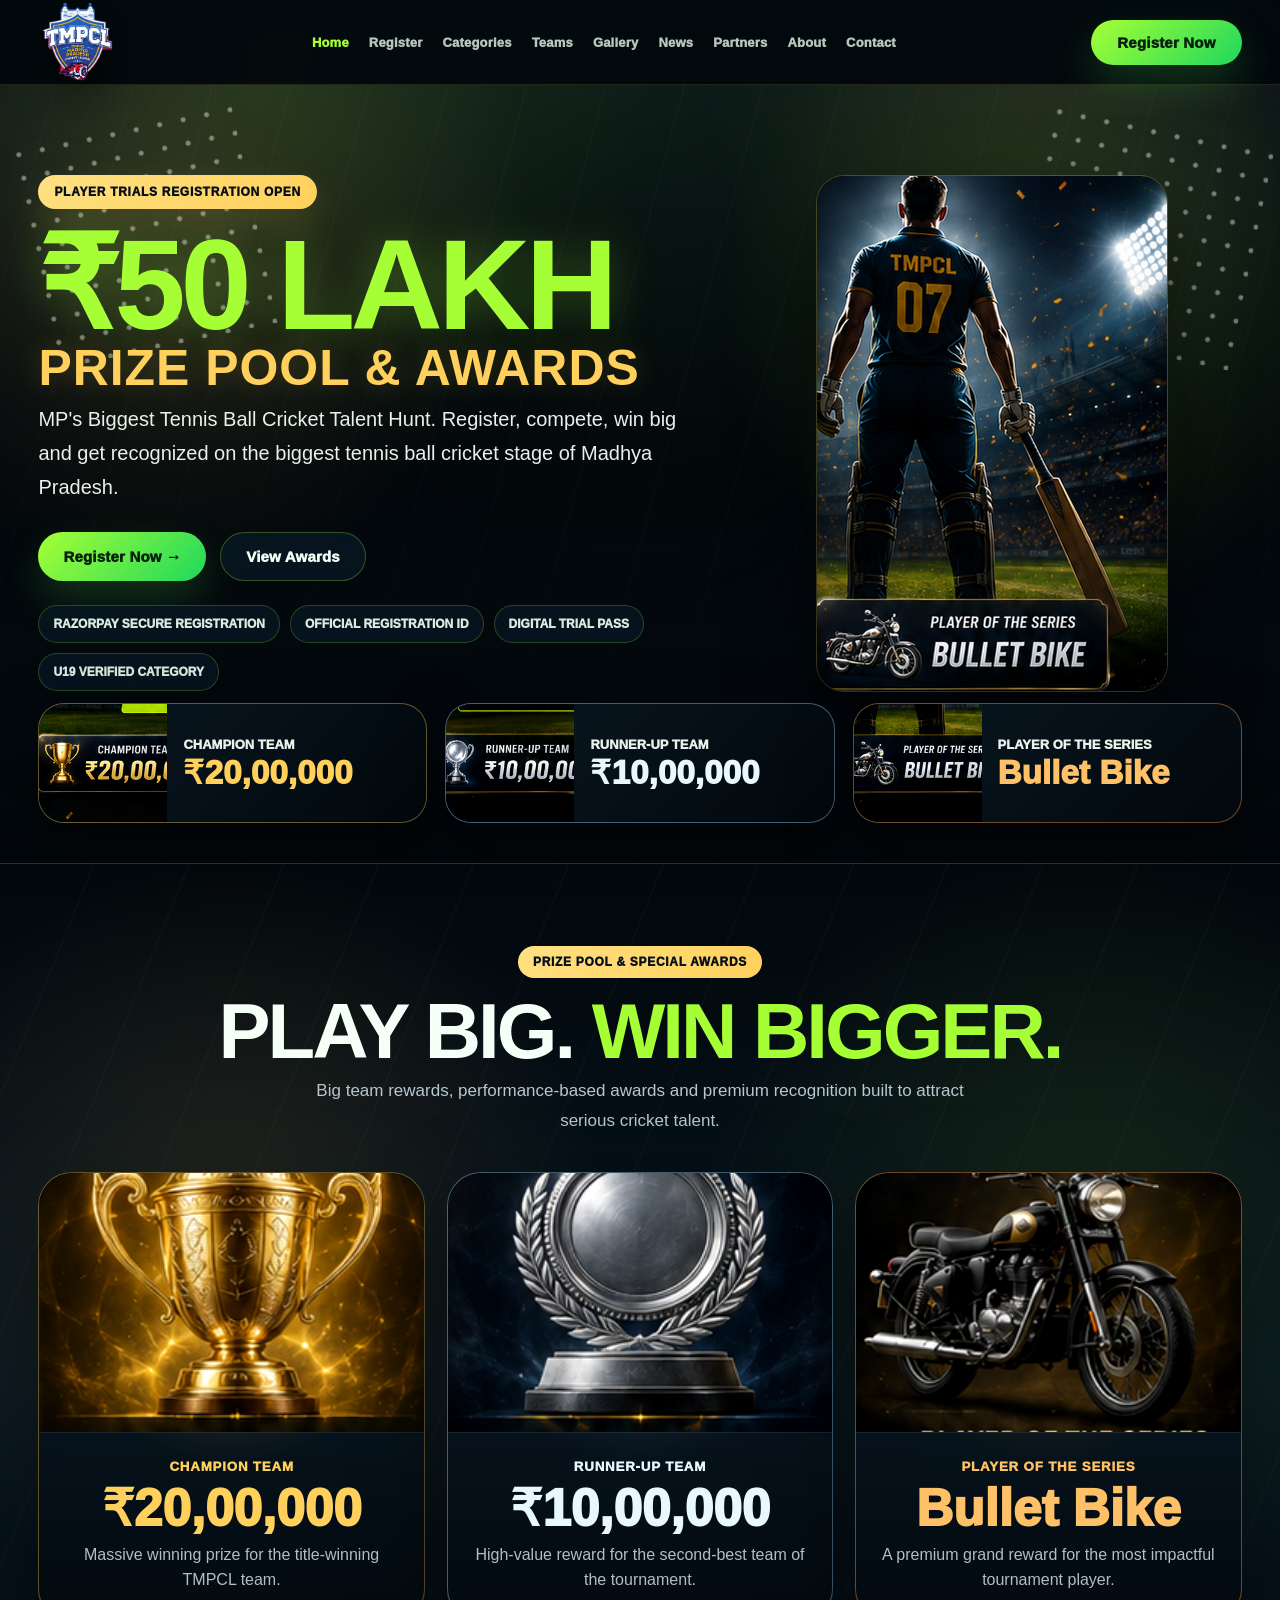
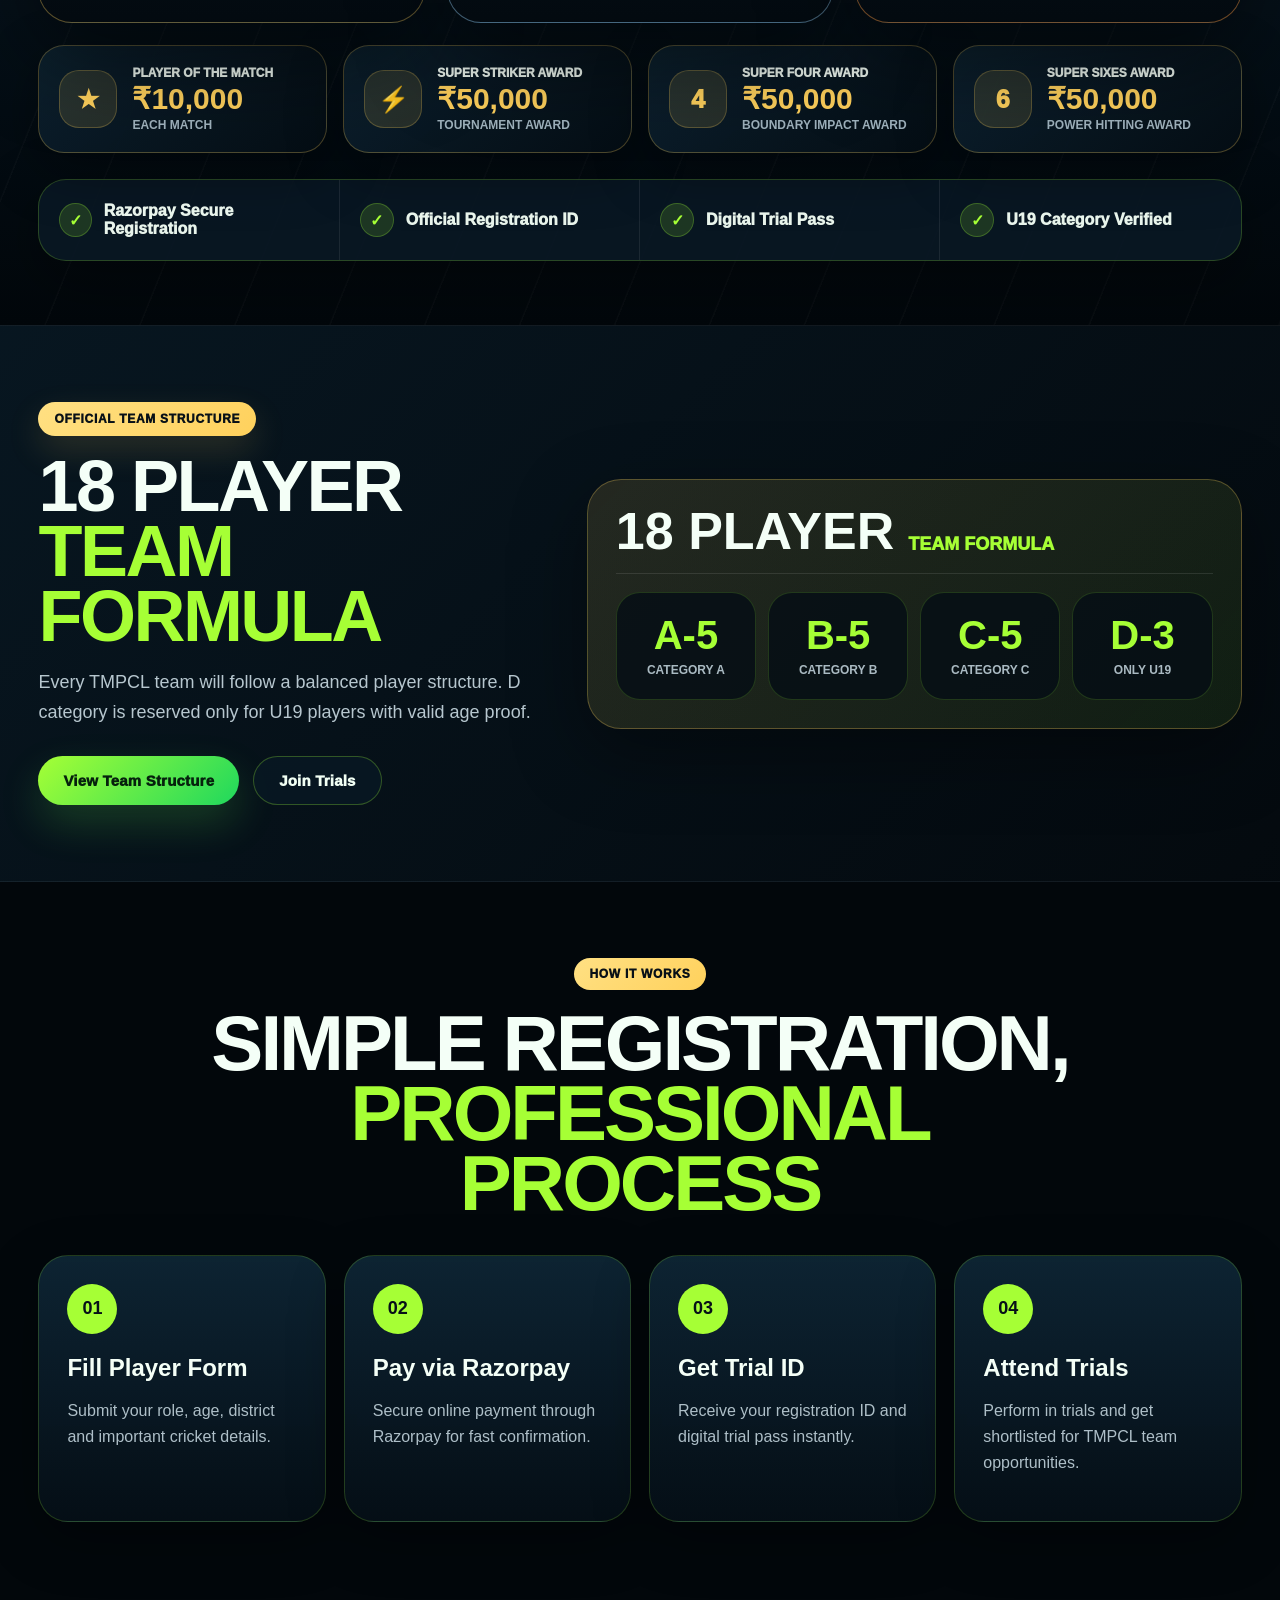
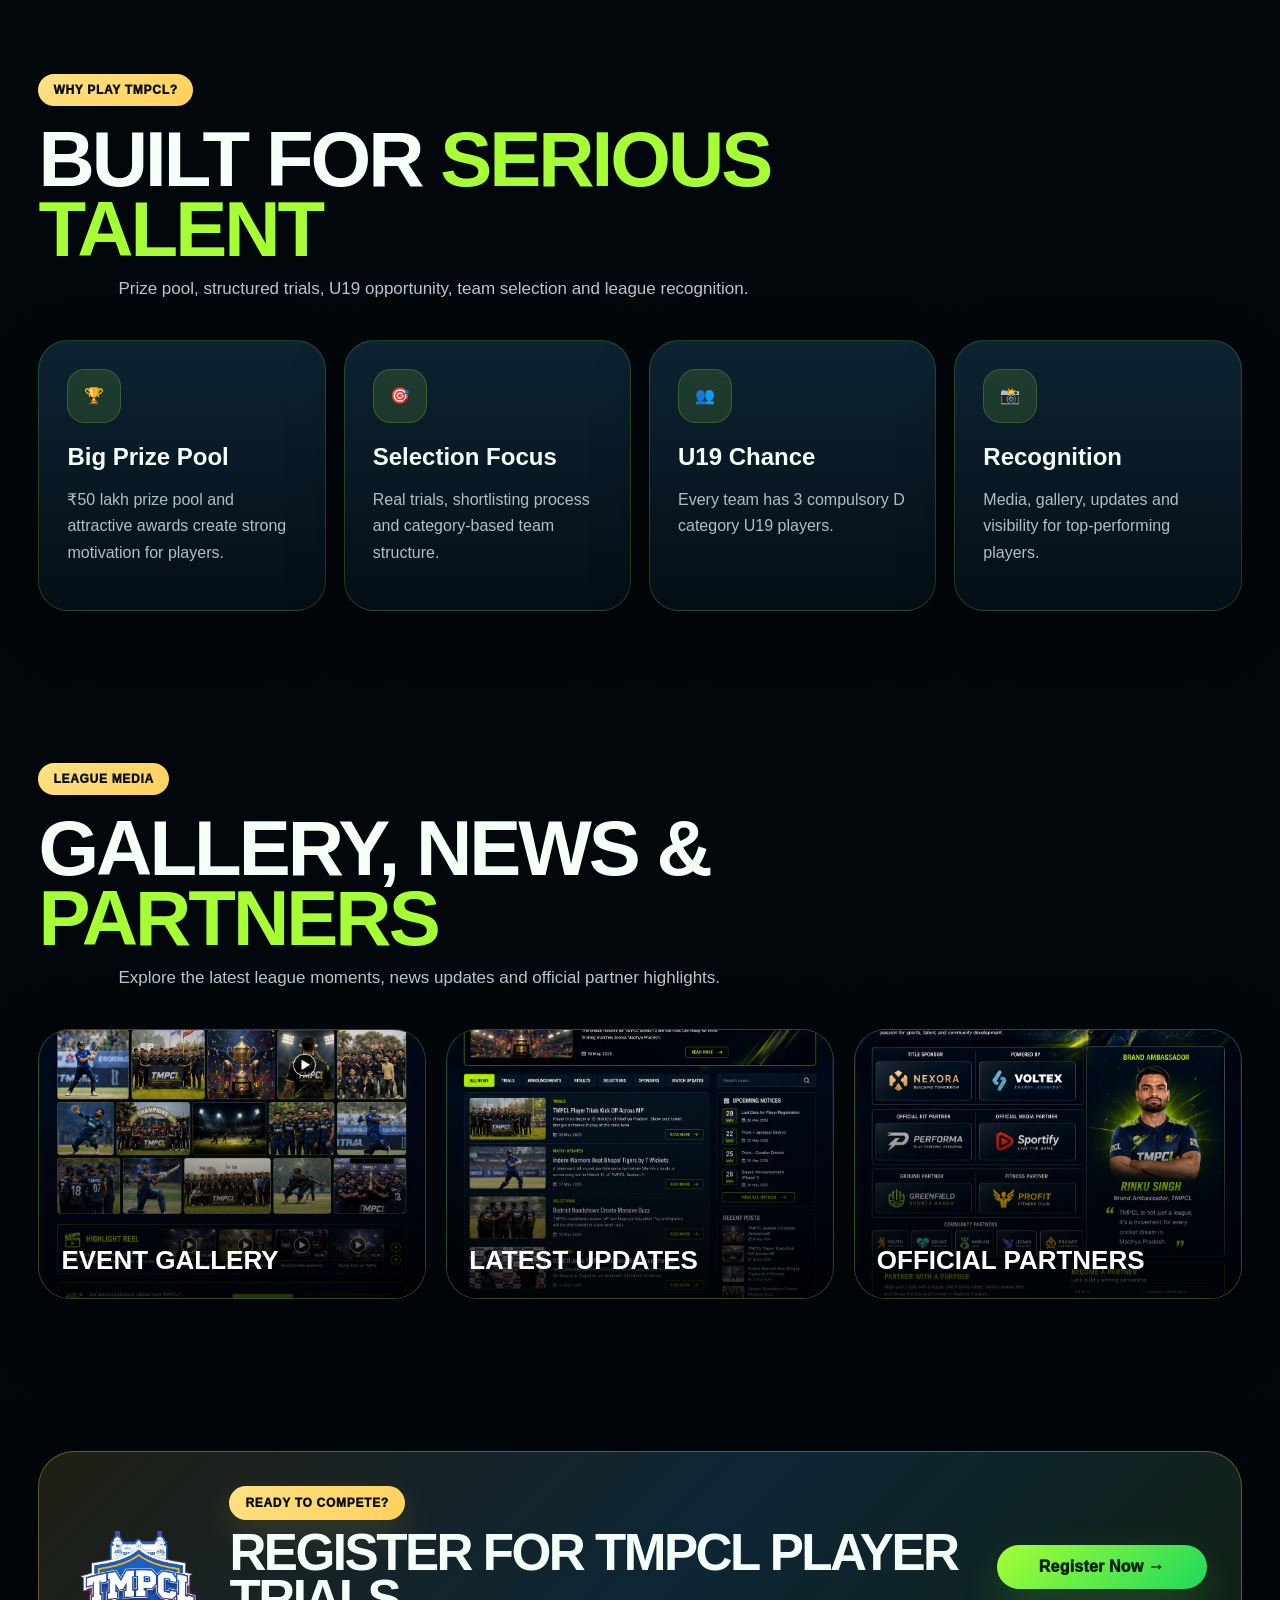
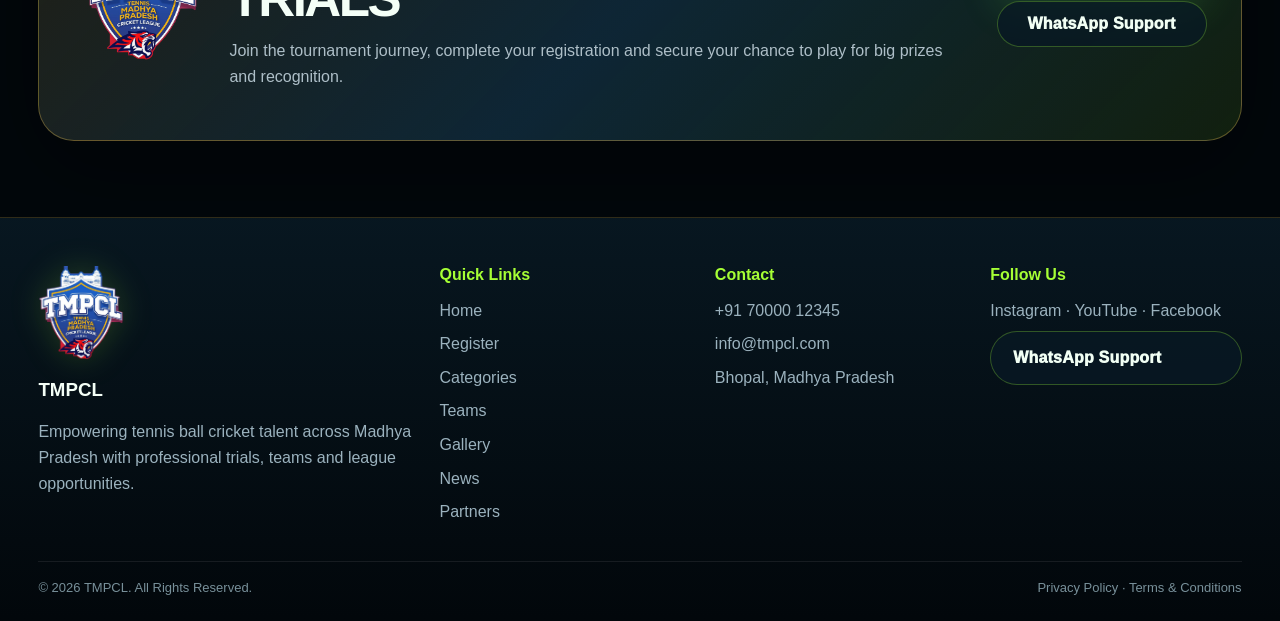
==== commit 31610391: "Add files via upload" ====
--- a/index.html
+++ b/index.html
@@ -8,15 +8,13 @@
   <link rel="stylesheet" href="styles.css">
   <script src="https://checkout.razorpay.com/v1/checkout.js"></script>
 </head>
-<body data-page="home" class="home-rebuild home-prize-real">
-  <div class="stadium-bg"></div>
-
-  <header class="topbar">
-    <div class="wrap nav">
-      <a class="brand brand-only" href="index.html" aria-label="TMPCL Home">
+<body data-page="home" class="home-final">
+  <header class="topbar final-topbar">
+    <div class="wrap nav final-nav">
+      <a class="brand final-brand" href="index.html" aria-label="TMPCL Home">
         <img src="tmpcl-logo.png" alt="TMPCL official logo">
       </a>
-      <nav class="links">
+      <nav class="links final-links">
         <a href="index.html" data-nav="home">Home</a>
         <a href="registration.html" data-nav="registration">Register</a>
         <a href="categories.html" data-nav="categories">Categories</a>
@@ -27,89 +25,78 @@
         <a href="about.html" data-nav="about">About</a>
         <a href="contact.html" data-nav="contact">Contact</a>
       </nav>
-      <a class="btn nav-cta" href="registration.html">Register Now</a>
+      <a class="btn final-nav-cta" href="registration.html">Register Now</a>
       <button class="hamb" aria-label="Open menu">☰</button>
     </div>
   </header>
 
   <main>
-    <section class="prize-hero-v2">
-      <div class="hero-lights"></div>
-      <div class="wrap hero-v2-grid">
-        <div class="hero-v2-copy">
-          <span class="eyebrow premium-chip">PLAYER TRIALS REGISTRATION OPEN</span>
-          <h1 class="hero-v2-title">₹50 Lakh <span>Prize Pool & Awards</span></h1>
-          <p class="hero-v2-tagline">MP's Biggest Tennis Ball Cricket Talent Hunt. Register, compete, win big and get recognized on the biggest tennis ball cricket stage of Madhya Pradesh.</p>
-          <div class="hero-actions">
-            <a class="btn hero-main-btn" href="registration.html">Register Now →</a>
-            <a class="btn ghost hero-ghost-btn" href="#prize-pool">View Awards</a>
-          </div>
-          <div class="hero-proof-line">
+    <section class="final-hero">
+      <div class="final-stadium-lights"></div>
+      <div class="wrap final-hero-grid">
+        <div class="final-hero-copy">
+          <span class="final-chip">Player Trials Registration Open</span>
+          <h1>₹50 Lakh <span>Prize Pool & Awards</span></h1>
+          <p>MP's Biggest Tennis Ball Cricket Talent Hunt. Register, compete, win big and get recognized on the biggest tennis ball cricket stage of Madhya Pradesh.</p>
+          <div class="final-actions">
+            <a class="btn" href="registration.html">Register Now →</a>
+            <a class="btn ghost" href="#awards">View Awards</a>
+          </div>
+          <div class="final-trust-pills">
             <span>Razorpay Secure Registration</span>
             <span>Official Registration ID</span>
             <span>Digital Trial Pass</span>
             <span>U19 Verified Category</span>
           </div>
         </div>
-        <div class="hero-v2-visual">
-          <img src="hero-player.png" alt="TMPCL player visual">
-        </div>
-      </div>
-      <div class="wrap hero-mini-prizes">
-        <article class="hero-mini-card gold-card">
-          <img src="hero-trophy.png" alt="Champion trophy">
-          <div>
-            <small>Champion Team</small>
-            <strong>₹20,00,000</strong>
-          </div>
-        </article>
-        <article class="hero-mini-card silver-card">
-          <img src="hero-runner.png" alt="Runner up trophy">
-          <div>
-            <small>Runner-Up Team</small>
-            <strong>₹10,00,000</strong>
-          </div>
-        </article>
-        <article class="hero-mini-card bike-card">
-          <img src="hero-bike.png" alt="Bullet bike award">
-          <div>
-            <small>Player of the Series</small>
-            <strong>Bullet Bike</strong>
-          </div>
-        </article>
-      </div>
-    </section>
-
-    <section id="prize-pool" class="section prize-showcase-section">
-      <div class="wrap">
-        <div class="section-head center-head">
-          <span class="eyebrow">PRIZE POOL & SPECIAL AWARDS</span>
-          <h2>Play Big. <span class="green">Win Bigger.</span></h2>
+        <div class="final-hero-player">
+          <img src="hero-player.png" alt="TMPCL prize pool player visual">
+        </div>
+      </div>
+      <div class="wrap final-mini-prizes">
+        <a href="#awards" class="final-mini-prize final-gold">
+          <img src="hero-trophy.png" alt="Champion team prize">
+          <div><small>Champion Team</small><strong>₹20,00,000</strong></div>
+        </a>
+        <a href="#awards" class="final-mini-prize final-silver">
+          <img src="hero-runner.png" alt="Runner-up team prize">
+          <div><small>Runner-Up Team</small><strong>₹10,00,000</strong></div>
+        </a>
+        <a href="#awards" class="final-mini-prize final-bike">
+          <img src="hero-bike.png" alt="Player of the series bike prize">
+          <div><small>Player of the Series</small><strong>Bullet Bike</strong></div>
+        </a>
+      </div>
+    </section>
+
+    <section id="awards" class="final-awards-section">
+      <div class="wrap">
+        <div class="final-section-title">
+          <span>Prize Pool & Special Awards</span>
+          <h2>Play Big. <b>Win Bigger.</b></h2>
           <p>Big team rewards, performance-based awards and premium recognition built to attract serious cricket talent.</p>
         </div>
 
-        <div class="prize-visual-grid">
-          <article class="prize-visual-card champion-card">
-            <div class="prize-image-wrap"><img src="award-gold.png" alt="Champion team trophy"></div>
-            <div class="prize-copy-wrap">
+        <div class="final-major-awards">
+          <article class="final-major-card final-gold-border">
+            <div class="final-award-img"><img src="award-gold.png" alt="Champion team trophy"></div>
+            <div class="final-award-info">
               <small>Champion Team</small>
               <strong>₹20,00,000</strong>
               <p>Massive winning prize for the title-winning TMPCL team.</p>
             </div>
           </article>
-
-          <article class="prize-visual-card runner-card">
-            <div class="prize-image-wrap"><img src="award-silver.png" alt="Runner-up team trophy"></div>
-            <div class="prize-copy-wrap">
+          <article class="final-major-card final-silver-border">
+            <div class="final-award-img"><img src="award-silver.png" alt="Runner-up trophy"></div>
+            <div class="final-award-info">
               <small>Runner-Up Team</small>
               <strong>₹10,00,000</strong>
               <p>High-value reward for the second-best team of the tournament.</p>
             </div>
           </article>
-
-          <article class="prize-visual-card series-card">
-            <div class="prize-image-wrap"><img src="award-bike.png" alt="Bullet bike player of the series award"></div>
-            <div class="prize-copy-wrap">
+          <article class="final-major-card final-bike-border">
+            <div class="final-award-img"><img src="award-bike.png" alt="Bullet bike award"></div>
+            <div class="final-award-info">
               <small>Player of the Series</small>
               <strong>Bullet Bike</strong>
               <p>A premium grand reward for the most impactful tournament player.</p>
@@ -117,61 +104,36 @@
           </article>
         </div>
 
-        <div class="special-awards-v2">
-          <article class="mini-award-card">
-            <div class="mini-award-icon">★</div>
-            <div>
-              <small>Player of the Match</small>
-              <strong>₹10,000</strong>
-              <span>Each Match</span>
-            </div>
-          </article>
-          <article class="mini-award-card">
-            <div class="mini-award-icon">⚡</div>
-            <div>
-              <small>Super Striker Award</small>
-              <strong>₹50,000</strong>
-              <span>Tournament Award</span>
-            </div>
-          </article>
-          <article class="mini-award-card">
-            <div class="mini-award-icon">4</div>
-            <div>
-              <small>Super Four Award</small>
-              <strong>₹50,000</strong>
-              <span>Boundary Impact Award</span>
-            </div>
-          </article>
-          <article class="mini-award-card">
-            <div class="mini-award-icon">6</div>
-            <div>
-              <small>Super Sixes Award</small>
-              <strong>₹50,000</strong>
-              <span>Power Hitting Award</span>
-            </div>
-          </article>
-        </div>
-
-        <div class="prize-trust-bar">
-          <div><b>✔</b><span>Razorpay Secure Registration</span></div>
-          <div><b>✔</b><span>Official Registration ID</span></div>
-          <div><b>✔</b><span>Digital Trial Pass</span></div>
-          <div><b>✔</b><span>U19 Category Verified</span></div>
-        </div>
-      </div>
-    </section>
-
-    <section class="section squad-section squad-section-v2">
-      <div class="wrap squad-grid">
-        <div>
-          <span class="eyebrow">OFFICIAL TEAM STRUCTURE</span>
-          <h2 class="section-title">18 Player <span class="green">Team Formula</span></h2>
-          <p class="muted big-muted">Every TMPCL team will follow a balanced player structure so trials, selections and final squads stay fair and professional. D category is reserved only for U19 players.</p>
-          <div class="hero-actions"><a class="btn" href="teams.html">View Team Structure</a><a class="btn ghost" href="registration.html">Join Trials</a></div>
-        </div>
-        <div class="team-formula-bar">
-          <div class="team-formula-head"><strong>18 PLAYER</strong><span>TEAM FORMULA</span></div>
-          <div class="team-formula-slots">
+        <div class="final-small-awards">
+          <article><i>★</i><div><small>Player of the Match</small><strong>₹10,000</strong><span>Each Match</span></div></article>
+          <article><i>⚡</i><div><small>Super Striker Award</small><strong>₹50,000</strong><span>Tournament Award</span></div></article>
+          <article><i>4</i><div><small>Super Four Award</small><strong>₹50,000</strong><span>Boundary Impact Award</span></div></article>
+          <article><i>6</i><div><small>Super Sixes Award</small><strong>₹50,000</strong><span>Power Hitting Award</span></div></article>
+        </div>
+
+        <div class="final-trust-bar">
+          <div><b>✓</b><span>Razorpay Secure Registration</span></div>
+          <div><b>✓</b><span>Official Registration ID</span></div>
+          <div><b>✓</b><span>Digital Trial Pass</span></div>
+          <div><b>✓</b><span>U19 Category Verified</span></div>
+        </div>
+      </div>
+    </section>
+
+    <section class="final-team-section">
+      <div class="wrap final-team-grid">
+        <div class="final-team-copy">
+          <span class="final-chip">Official Team Structure</span>
+          <h2>18 Player <b>Team Formula</b></h2>
+          <p>Every TMPCL team will follow a balanced player structure. D category is reserved only for U19 players with valid age proof.</p>
+          <div class="final-actions">
+            <a class="btn" href="teams.html">View Team Structure</a>
+            <a class="btn ghost" href="registration.html">Join Trials</a>
+          </div>
+        </div>
+        <div class="final-formula-card">
+          <div class="formula-title"><strong>18 Player</strong><span>Team Formula</span></div>
+          <div class="formula-slots">
             <div><b>A-5</b><span>Category A</span></div>
             <div><b>B-5</b><span>Category B</span></div>
             <div><b>C-5</b><span>Category C</span></div>
@@ -181,64 +143,69 @@
       </div>
     </section>
 
-    <section class="section process-section">
-      <div class="wrap">
-        <div class="section-head center-head">
-          <span class="eyebrow">HOW IT WORKS</span>
-          <h2>Simple Registration, <span class="green">Professional Process</span></h2>
-        </div>
-        <div class="process-grid">
-          <div class="process-card"><b>01</b><h3>Fill Player Form</h3><p>Submit your role, age, district and important cricket details.</p></div>
-          <div class="process-card"><b>02</b><h3>Pay via Razorpay</h3><p>Secure online payment through Razorpay for fast confirmation.</p></div>
-          <div class="process-card"><b>03</b><h3>Get Trial ID</h3><p>Receive your registration ID and digital trial pass instantly.</p></div>
-          <div class="process-card"><b>04</b><h3>Attend Trials</h3><p>Perform in trials and get shortlisted for TMPCL team opportunities.</p></div>
-        </div>
-      </div>
-    </section>
-
-    <section class="section why-premium-section">
-      <div class="wrap">
-        <div class="section-head">
-          <div><span class="eyebrow">WHY PLAY TMPCL?</span><h2>Built For <span class="green">Serious Talent</span></h2></div>
-          <p>Prize pool, structured trials, U19 opportunity, team selection and league recognition — everything designed to make TMPCL feel like a real, premium cricket platform.</p>
-        </div>
-        <div class="grid grid-4 why-grid">
-          <div class="card pro-card"><div class="icon">🏆</div><h3>Big Prize Pool</h3><p>₹50 lakh prize pool and attractive awards create strong motivation for players.</p></div>
-          <div class="card pro-card"><div class="icon">🎯</div><h3>Selection Focus</h3><p>Real trials, shortlisting process and category-based team structure.</p></div>
-          <div class="card pro-card"><div class="icon">👥</div><h3>U19 Chance</h3><p>Every team has 3 compulsory D category U19 players.</p></div>
-          <div class="card pro-card"><div class="icon">📸</div><h3>Recognition</h3><p>Media, gallery, updates and visibility for top-performing players.</p></div>
-        </div>
-      </div>
-    </section>
-
-    <section class="section media-preview-section">
-      <div class="wrap">
-        <div class="section-head">
-          <div><span class="eyebrow">LEAGUE MEDIA</span><h2>Gallery, News & <span class="green">Partners</span></h2></div>
+    <section class="final-process-section">
+      <div class="wrap">
+        <div class="final-section-title">
+          <span>How It Works</span>
+          <h2>Simple Registration, <b>Professional Process</b></h2>
+        </div>
+        <div class="final-process-grid">
+          <article><b>01</b><h3>Fill Player Form</h3><p>Submit your role, age, district and important cricket details.</p></article>
+          <article><b>02</b><h3>Pay via Razorpay</h3><p>Secure online payment through Razorpay for fast confirmation.</p></article>
+          <article><b>03</b><h3>Get Trial ID</h3><p>Receive your registration ID and digital trial pass instantly.</p></article>
+          <article><b>04</b><h3>Attend Trials</h3><p>Perform in trials and get shortlisted for TMPCL team opportunities.</p></article>
+        </div>
+      </div>
+    </section>
+
+    <section class="final-why-section">
+      <div class="wrap">
+        <div class="final-section-title final-left-title">
+          <span>Why Play TMPCL?</span>
+          <h2>Built For <b>Serious Talent</b></h2>
+          <p>Prize pool, structured trials, U19 opportunity, team selection and league recognition.</p>
+        </div>
+        <div class="final-why-grid">
+          <article><i>🏆</i><h3>Big Prize Pool</h3><p>₹50 lakh prize pool and attractive awards create strong motivation for players.</p></article>
+          <article><i>🎯</i><h3>Selection Focus</h3><p>Real trials, shortlisting process and category-based team structure.</p></article>
+          <article><i>👥</i><h3>U19 Chance</h3><p>Every team has 3 compulsory D category U19 players.</p></article>
+          <article><i>📸</i><h3>Recognition</h3><p>Media, gallery, updates and visibility for top-performing players.</p></article>
+        </div>
+      </div>
+    </section>
+
+    <section class="final-media-section">
+      <div class="wrap">
+        <div class="final-section-title final-left-title">
+          <span>League Media</span>
+          <h2>Gallery, News & <b>Partners</b></h2>
           <p>Explore the latest league moments, news updates and official partner highlights.</p>
         </div>
-        <div class="media-teaser-grid">
-          <a class="media-teaser" href="gallery.html"><img src="gallery-preview.png" alt="TMPCL Gallery"><span>Event Gallery</span></a>
-          <a class="media-teaser" href="news.html"><img src="news-preview.png" alt="TMPCL News"><span>Latest Updates</span></a>
-          <a class="media-teaser" href="partners.html"><img src="partners-preview.png" alt="TMPCL Partners"><span>Official Partners</span></a>
-        </div>
-      </div>
-    </section>
-
-    <section class="section final-register-section">
-      <div class="wrap final-register-card">
+        <div class="final-media-grid">
+          <a href="gallery.html"><img src="gallery-preview.png" alt="TMPCL Gallery"><strong>Event Gallery</strong></a>
+          <a href="news.html"><img src="news-preview.png" alt="TMPCL News"><strong>Latest Updates</strong></a>
+          <a href="partners.html"><img src="partners-preview.png" alt="TMPCL Partners"><strong>Official Partners</strong></a>
+        </div>
+      </div>
+    </section>
+
+    <section class="final-cta-section">
+      <div class="wrap final-cta-card">
         <img src="tmpcl-logo.png" alt="TMPCL logo">
         <div>
-          <span class="eyebrow">READY TO COMPETE?</span>
+          <span class="final-chip">Ready To Compete?</span>
           <h2>Register for TMPCL Player Trials</h2>
           <p>Join the tournament journey, complete your registration and secure your chance to play for big prizes and recognition.</p>
         </div>
-        <div class="final-actions"><a class="btn" href="registration.html">Register Now →</a><a class="btn ghost" href="contact.html">WhatsApp Support</a></div>
+        <div class="final-cta-actions">
+          <a class="btn" href="registration.html">Register Now →</a>
+          <a class="btn ghost" href="contact.html">WhatsApp Support</a>
+        </div>
       </div>
     </section>
   </main>
 
-  <footer class="footer">
+  <footer class="footer final-footer">
     <div class="wrap">
       <div class="footer-grid">
         <div class="foot-brand"><img src="tmpcl-logo.png" alt="TMPCL"><h3>TMPCL</h3><p>Empowering tennis ball cricket talent across Madhya Pradesh with professional trials, teams and league opportunities.</p></div>
@@ -257,7 +224,7 @@
     <a href="gallery.html" data-nav="gallery">●<br>Gallery</a>
     <a href="contact.html" data-nav="contact">●<br>Contact</a>
   </nav>
-  <div class="mobile-sticky-cta"><a href="registration.html">Register Now</a><a href="contact.html">WhatsApp</a></div>
+  <div class="final-mobile-cta"><a href="registration.html">Register Now</a><a href="contact.html">WhatsApp</a></div>
   <script src="script.js"></script>
 </body>
 </html>
--- a/styles.css
+++ b/styles.css
@@ -13,11 +13,83 @@
 @media(max-width:900px){.home-rebuild .nav{min-height:72px}.home-rebuild .brand-only img{width:58px!important;height:58px!important}.pro-hero{min-height:auto;padding:38px 0 34px}.pro-hero-grid,.prize-board,.squad-grid,.proof-grid,.process-grid,.media-teaser-grid,.special-awards-grid,.final-register-card{grid-template-columns:1fr}.pro-title{letter-spacing:-1.5px}.mega-prize-line{display:block;width:100%;padding:16px}.mega-prize-line strong{font-size:56px;letter-spacing:-2px}.pro-prize-stage{min-height:510px;border-radius:30px;margin-top:8px}.crest-glow{top:18px;width:118px;height:118px}.crest-glow img{max-width:118px;max-height:118px}.trophy-visual{top:142px}.cup-body{font-size:108px}.hero-award-card{left:18px;right:18px;padding:16px;border-radius:22px}.hero-award-gold{bottom:154px}.hero-award-blue{bottom:84px}.hero-award-bike{bottom:14px}.hero-award-card strong{font-size:30px}.prize-board-main{min-height:330px;padding:26px}.prize-board-main strong{font-size:66px;letter-spacing:-2px}.pro-award{grid-template-columns:56px 1fr;padding:18px;border-radius:22px}.pro-award .award-mark{width:56px;height:56px;border-radius:18px;font-size:28px}.pro-award strong{font-size:28px}.special-award{min-height:auto}.squad-formula{grid-template-columns:repeat(2,1fr)}.total-formula{display:block;text-align:center}.total-formula strong{display:block}.formula-card{min-height:152px;padding:18px}.formula-card strong{font-size:48px}.process-grid{gap:12px}.media-teaser{min-height:210px}.final-register-card{text-align:center}.final-register-card img{margin:auto}.final-actions{min-width:0}.nav-cta{display:none}.trust-strip{gap:8px}.trust-strip span{font-size:11px}.mobile-sticky-cta{position:fixed;left:12px;right:12px;bottom:74px;z-index:80;display:grid;grid-template-columns:1fr 1fr;gap:8px;pointer-events:auto}.mobile-sticky-cta a{display:grid;place-items:center;padding:12px;border-radius:999px;font-size:12px;font-weight:950;text-transform:uppercase;background:linear-gradient(135deg,var(--green),var(--green2));color:#061018;box-shadow:0 14px 36px rgba(0,0,0,.36)}.mobile-sticky-cta a:last-child{background:rgba(7,21,31,.92);color:var(--green);border:1px solid rgba(166,255,53,.25)}}
 @media(max-width:540px){.pro-title{font-size:43px}.section-title{font-size:38px}.squad-formula{gap:10px}.proof-card strong{font-size:34px}.special-award strong{font-size:30px}.media-teaser span{font-size:22px}}
 
-/* TMPCL HOME PRIZE REALISTIC REBUILD */
-.home-prize-real .topbar{background:linear-gradient(180deg,rgba(3,9,15,.96),rgba(3,9,15,.82));backdrop-filter:blur(18px)}
-.prize-hero-v2{position:relative;overflow:hidden;padding:64px 0 30px;min-height:760px;background:radial-gradient(circle at 18% 18%,rgba(255,209,92,.14),transparent 28%),radial-gradient(circle at 82% 24%,rgba(166,255,53,.14),transparent 28%),linear-gradient(180deg,#07121b 0%,#020508 100%)}
-.prize-hero-v2:before{content:"";position:absolute;inset:0;background:linear-gradient(180deg,rgba(0,0,0,.18),rgba(0,0,0,.42)),radial-gradient(ellipse at 50% 100%,rgba(36,115,33,.45),transparent 42%),repeating-linear-gradient(105deg,transparent 0 70px,rgba(255,255,255,.035) 72px 73px);pointer-events:none}.prize-hero-v2:after{content:"";position:absolute;left:0;right:0;bottom:0;height:150px;background:linear-gradient(180deg,transparent,rgba(2,5,8,.96))}
-.hero-v2-grid{position:relative;z-index:2;display:grid;grid-template-columns:1.05fr .8fr;gap:32px;align-items:center}.hero-v2-copy{padding-top:34px}.hero-v2-title{font-size:clamp(58px,9vw,118px);line-height:.84;margin:18px 0;text-transform:uppercase;letter-spacing:-4px;color:var(--green);text-shadow:0 0 44px rgba(166,255,53,.28)}.hero-v2-title span{display:block;font-size:.43em;color:var(--gold);letter-spacing:1px;text-shadow:0 0 28px rgba(255,209,92,.2)}.hero-v2-tagline{max-width:720px;color:#e7f2ec;font-size:20px;line-height:1.7;margin:20px 0 0}.hero-proof-line{display:flex;flex-wrap:wrap;gap:10px;margin-top:22px}.hero-proof-line span{padding:10px 13px;border-radius:999px;background:rgba(8,24,35,.78);border:1px solid rgba(166,255,53,.2);font-size:12px;font-weight:950;text-transform:uppercase;color:#d7e9dc}.hero-v2-visual{position:relative;min-height:570px;display:grid;place-items:end center}.hero-v2-visual:before{content:"";position:absolute;inset:9% 0 0 10%;background:radial-gradient(ellipse at center,rgba(166,255,53,.21),transparent 58%);filter:blur(8px)}.hero-v2-visual img{position:relative;z-index:2;max-height:570px;max-width:100%;object-fit:contain;filter:drop-shadow(0 35px 60px rgba(0,0,0,.72))}.hero-mini-prizes{position:relative;z-index:4;display:grid;grid-template-columns:repeat(3,1fr);gap:18px;margin-top:12px}.hero-mini-card{position:relative;display:grid;grid-template-columns:118px 1fr;gap:16px;align-items:center;min-height:112px;border-radius:24px;overflow:hidden;background:linear-gradient(135deg,rgba(8,21,31,.92),rgba(5,12,18,.98));border:1px solid rgba(255,209,92,.35);box-shadow:0 20px 58px rgba(0,0,0,.42)}.hero-mini-card:before{content:"";position:absolute;inset:0;background:radial-gradient(circle at 18% 50%,rgba(255,209,92,.20),transparent 34%);pointer-events:none}.hero-mini-card img{width:118px;height:112px;object-fit:cover;align-self:stretch;filter:saturate(1.1) contrast(1.08)}.hero-mini-card div{position:relative;z-index:2;padding-right:14px}.hero-mini-card small{display:block;color:#dfe9e1;text-transform:uppercase;font-weight:950;font-size:13px}.hero-mini-card strong{display:block;font-size:clamp(25px,2.8vw,40px);line-height:1;color:var(--gold);font-weight:950}.hero-mini-card.silver-card{border-color:rgba(145,210,255,.42)}.hero-mini-card.silver-card strong{color:#e5f4ff}.hero-mini-card.bike-card{border-color:rgba(255,154,63,.45)}.hero-mini-card.bike-card strong{color:#ffbc61}
-.prize-showcase-section{position:relative;overflow:hidden;background:linear-gradient(180deg,#020508 0%,#06131d 55%,#020508 100%)}.prize-showcase-section:before{content:"";position:absolute;inset:0;background:radial-gradient(circle at 14% 35%,rgba(255,209,92,.14),transparent 28%),radial-gradient(circle at 87% 34%,rgba(166,255,53,.11),transparent 30%),repeating-linear-gradient(112deg,transparent 0 86px,rgba(255,255,255,.025) 87px 88px);pointer-events:none}.prize-showcase-section .wrap{position:relative;z-index:2}.prize-visual-grid{display:grid;grid-template-columns:repeat(3,1fr);gap:22px;margin-top:36px}.prize-visual-card{position:relative;overflow:hidden;border-radius:34px;background:linear-gradient(180deg,rgba(14,31,43,.95),rgba(4,11,17,.98));border:1px solid rgba(255,209,92,.34);box-shadow:0 30px 92px rgba(0,0,0,.48), inset 0 1px 0 rgba(255,255,255,.05)}.prize-visual-card:before{content:"";position:absolute;inset:0;background:radial-gradient(circle at 50% 28%,rgba(255,209,92,.22),transparent 44%);pointer-events:none}.prize-image-wrap{height:250px;position:relative;overflow:hidden;border-bottom:1px solid rgba(255,255,255,.07)}.prize-image-wrap img{width:100%;height:100%;object-fit:cover;filter:saturate(1.12) contrast(1.06)}.prize-copy-wrap{position:relative;z-index:2;text-align:center;padding:24px}.prize-copy-wrap small{display:block;text-transform:uppercase;color:var(--gold);font-weight:950;letter-spacing:.8px}.prize-copy-wrap strong{display:block;font-size:clamp(34px,4vw,56px);line-height:1;margin:9px 0;color:var(--gold);font-weight:950;text-shadow:0 0 28px rgba(255,209,92,.15)}.prize-copy-wrap p{color:var(--muted);line-height:1.55;margin:0 auto;max-width:340px}.runner-card{border-color:rgba(156,217,255,.35)}.runner-card:before{background:radial-gradient(circle at 50% 28%,rgba(147,210,255,.18),transparent 44%)}.runner-card .prize-copy-wrap small,.runner-card .prize-copy-wrap strong{color:#e7f6ff}.series-card{border-color:rgba(255,152,61,.42)}.series-card:before{background:radial-gradient(circle at 50% 28%,rgba(255,152,61,.18),transparent 44%)}.series-card .prize-copy-wrap small,.series-card .prize-copy-wrap strong{color:#ffc165}.special-awards-v2{display:grid;grid-template-columns:repeat(4,1fr);gap:16px;margin-top:20px}.mini-award-card{display:flex;gap:16px;align-items:center;padding:20px;border-radius:26px;background:linear-gradient(135deg,rgba(13,34,48,.92),rgba(5,14,21,.96));border:1px solid rgba(255,209,92,.28);box-shadow:0 18px 54px rgba(0,0,0,.34)}.mini-award-icon{width:58px;height:58px;display:grid;place-items:center;flex:none;border-radius:20px;background:rgba(255,209,92,.13);color:var(--gold);font-size:25px;font-weight:950;border:1px solid rgba(255,209,92,.25)}.mini-award-card small{display:block;color:#eff7f0;text-transform:uppercase;font-size:12px;font-weight:950}.mini-award-card strong{display:block;font-size:30px;line-height:1.05;color:var(--gold);margin:4px 0}.mini-award-card span{font-size:12px;color:var(--muted);font-weight:900;text-transform:uppercase}.prize-trust-bar{display:grid;grid-template-columns:repeat(4,1fr);gap:0;margin-top:22px;border:1px solid rgba(166,255,53,.2);border-radius:26px;overflow:hidden;background:rgba(10,25,37,.86);box-shadow:0 20px 62px rgba(0,0,0,.34)}.prize-trust-bar div{display:flex;align-items:center;gap:12px;padding:20px;border-right:1px solid rgba(255,255,255,.08)}.prize-trust-bar div:last-child{border-right:0}.prize-trust-bar b{width:34px;height:34px;border-radius:50%;display:grid;place-items:center;background:rgba(166,255,53,.14);color:var(--green);border:1px solid rgba(166,255,53,.25)}.prize-trust-bar span{font-weight:950;color:#e6f2e8}.squad-section-v2{background:linear-gradient(135deg,rgba(8,24,35,.96),rgba(4,10,15,.96))}.team-formula-bar{border-radius:34px;background:linear-gradient(135deg,rgba(255,209,92,.12),rgba(166,255,53,.09));border:1px solid rgba(255,209,92,.28);padding:24px;box-shadow:0 24px 74px rgba(0,0,0,.38)}.team-formula-head{display:flex;align-items:end;gap:14px;border-bottom:1px solid rgba(255,255,255,.1);padding-bottom:18px;margin-bottom:18px}.team-formula-head strong{font-size:48px;line-height:.9;color:#fff;font-weight:950}.team-formula-head span{font-size:18px;color:var(--green);font-weight:950;text-transform:uppercase}.team-formula-slots{display:grid;grid-template-columns:repeat(4,1fr);gap:12px}.team-formula-slots div{padding:20px;border-radius:24px;background:rgba(5,14,21,.8);border:1px solid rgba(166,255,53,.17);text-align:center}.team-formula-slots b{display:block;font-size:38px;color:var(--green);line-height:1}.team-formula-slots span{display:block;margin-top:7px;color:var(--muted);font-weight:900;text-transform:uppercase;font-size:12px}
-@media(max-width:900px){.prize-hero-v2{min-height:auto;padding:34px 0 22px}.hero-v2-grid,.hero-mini-prizes,.prize-visual-grid,.special-awards-v2,.prize-trust-bar{grid-template-columns:1fr}.hero-v2-title{font-size:58px;letter-spacing:-2px}.hero-v2-title span{font-size:.46em}.hero-v2-tagline{font-size:16px}.hero-v2-visual{min-height:360px}.hero-v2-visual img{max-height:380px}.hero-mini-card{grid-template-columns:100px 1fr}.hero-mini-card img{width:100px}.prize-image-wrap{height:220px}.prize-trust-bar div{border-right:0;border-bottom:1px solid rgba(255,255,255,.08)}.prize-trust-bar div:last-child{border-bottom:0}.team-formula-head{display:block;text-align:center}.team-formula-head strong{font-size:40px}.team-formula-slots{grid-template-columns:repeat(2,1fr)}}
-@media(max-width:540px){.hero-v2-title{font-size:48px}.hero-mini-card strong{font-size:25px}.prize-copy-wrap strong{font-size:36px}.mini-award-card strong{font-size:26px}.team-formula-slots b{font-size:32px}}
+/* ==============================
+   TMPCL HOME FINAL CLEAN BUILD
+   ============================== */
+body.home-final{
+  background:#02070b;
+  color:#f4fff7;
+  overflow-x:hidden;
+}
+body.home-final:before{
+  content:"";
+  position:fixed;
+  inset:0;
+  z-index:-3;
+  background:
+    radial-gradient(circle at 20% 8%,rgba(161,255,53,.14),transparent 30%),
+    radial-gradient(circle at 82% 10%,rgba(255,209,92,.10),transparent 26%),
+    linear-gradient(180deg,#06121b 0%,#02070b 52%,#061018 100%);
+}
+body.home-final:after{
+  content:"";
+  position:fixed;
+  inset:0;
+  z-index:-2;
+  pointer-events:none;
+  background:
+    repeating-linear-gradient(105deg,transparent 0 74px,rgba(255,255,255,.025) 75px 76px),
+    radial-gradient(ellipse at 50% 0%,rgba(161,255,53,.08),transparent 48%);
+}
+.home-final .wrap{width:min(1240px,94vw);margin:auto}
+.home-final .final-topbar{position:sticky;top:0;z-index:100;background:rgba(2,8,13,.92);border-bottom:1px solid rgba(255,209,92,.14);backdrop-filter:blur(16px)}
+.home-final .final-nav{min-height:84px;display:flex;align-items:center;gap:22px;justify-content:space-between}
+.home-final .final-brand img{width:78px;height:78px;object-fit:contain;background:transparent;filter:drop-shadow(0 14px 24px rgba(0,0,0,.55))}
+.home-final .final-links{display:flex;gap:20px;align-items:center;font-size:13px;font-weight:950;letter-spacing:.2px;color:#d7e6da}
+.home-final .final-links a.active,.home-final .final-links a:hover{color:var(--green)}
+.home-final .final-nav-cta{padding:14px 26px;font-size:15px;border-radius:999px}
+.home-final .btn{border-radius:999px;font-weight:950;text-transform:none;letter-spacing:.2px;box-shadow:0 18px 42px rgba(99,255,81,.18)}
+.home-final .btn.ghost{border:1px solid rgba(161,255,53,.28);background:rgba(8,25,36,.78);box-shadow:none;color:#f1fff4}
+
+.final-hero{position:relative;overflow:hidden;padding:78px 0 40px;min-height:760px;border-bottom:1px solid rgba(255,209,92,.16)}
+.final-hero:before{content:"";position:absolute;inset:0;background:radial-gradient(circle at 14% 18%,rgba(255,209,92,.13),transparent 28%),radial-gradient(circle at 82% 26%,rgba(161,255,53,.15),transparent 28%),linear-gradient(180deg,rgba(2,7,11,.10),rgba(2,7,11,.76));pointer-events:none}
+.final-hero:after{content:"";position:absolute;left:0;right:0;bottom:-1px;height:210px;background:linear-gradient(180deg,transparent,#02070b)}
+.final-stadium-lights{position:absolute;inset:0;pointer-events:none;opacity:.42}
+.final-stadium-lights:before,.final-stadium-lights:after{content:"";position:absolute;top:34px;width:230px;height:230px;background:radial-gradient(circle,#fff 0 2px,transparent 3px);background-size:24px 24px;filter:drop-shadow(0 0 38px rgba(255,255,255,.72));transform:rotate(-12deg)}
+.final-stadium-lights:before{left:2%}.final-stadium-lights:after{right:2%;transform:rotate(12deg)}
+.final-hero-grid{position:relative;z-index:3;display:grid;grid-template-columns:1.05fr .8fr;gap:48px;align-items:center}
+.final-chip{display:inline-flex;align-items:center;gap:8px;padding:10px 16px;border-radius:999px;background:linear-gradient(135deg,#ffe083,#ffd15c);color:#081017;font-size:12px;font-weight:950;text-transform:uppercase;letter-spacing:.7px;box-shadow:0 14px 34px rgba(255,209,92,.15)}
+.final-hero-copy h1{margin:24px 0 14px;font-size:clamp(68px,10vw,128px);line-height:.82;letter-spacing:-5px;text-transform:uppercase;color:var(--green);text-shadow:0 0 44px rgba(161,255,53,.28)}
+.final-hero-copy h1 span{display:block;margin-top:10px;font-size:.39em;letter-spacing:1px;color:var(--gold);text-shadow:0 0 28px rgba(255,209,92,.20)}
+.final-hero-copy p{max-width:760px;color:#e7f2ec;font-size:20px;line-height:1.7;margin:0}
+.final-actions{display:flex;gap:14px;flex-wrap:wrap;margin-top:28px}
+.final-actions .btn{padding:15px 25px;font-size:15px}
+.final-trust-pills{display:flex;flex-wrap:wrap;gap:10px;margin-top:24px;max-width:720px}
+.final-trust-pills span{padding:11px 14px;border-radius:999px;background:rgba(8,24,35,.78);border:1px solid rgba(161,255,53,.22);color:#d9eadf;font-size:12px;font-weight:950;text-transform:uppercase}
+.final-hero-player{position:relative;display:grid;place-items:center;min-height:540px}
+.final-hero-player:before{content:"";position:absolute;inset:6% 5% 2%;border-radius:44px;background:radial-gradient(ellipse at center,rgba(161,255,53,.20),transparent 62%);filter:blur(8px)}
+.final-hero-player img{position:relative;z-index:2;max-height:555px;width:auto;border-radius:28px;object-fit:contain;box-shadow:0 34px 80px rgba(0,0,0,.50);border:1px solid rgba(255,209,92,.22)}
+.final-mini-prizes{position:relative;z-index:4;display:grid;grid-template-columns:repeat(3,1fr);gap:18px;margin-top:22px}
+.final-mini-prize{display:grid;grid-template-columns:128px 1fr;gap:16px;align-items:center;min-height:118px;border-radius:26px;overflow:hidden;background:linear-gradient(135deg,rgba(10,25,36,.96),rgba(2,8,13,.98));border:1px solid rgba(255,209,92,.38);box-shadow:0 24px 68px rgba(0,0,0,.48);transition:.25s ease}
+.final-mini-prize:hover{transform:translateY(-4px);border-color:rgba(161,255,53,.55)}
+.final-mini-prize img{width:128px;height:118px;object-fit:cover;filter:saturate(1.12) contrast(1.08)}
+.final-mini-prize div{padding-right:16px}.final-mini-prize small{display:block;font-size:13px;text-transform:uppercase;font-weight:950;color:#e8f1ea}.final-mini-prize strong{display:block;margin-top:4px;font-size:clamp(25px,2.6vw,40px);line-height:1;color:var(--gold);font-weight:950}.final-silver{border-color:rgba(155,215,255,.40)}.final-silver strong{color:#e9f7ff}.final-bike{border-color:rgba(255,156,66,.42)}.final-bike strong{color:#ffc168}
+
+.final-awards-section{position:relative;padding:82px 0 64px;overflow:hidden;background:linear-gradient(180deg,#02070b 0%,#071621 50%,#02070b 100%)}
+.final-awards-section:before{content:"";position:absolute;inset:0;background:radial-gradient(circle at 18% 35%,rgba(255,209,92,.12),transparent 30%),radial-gradient(circle at 85% 35%,rgba(161,255,53,.10),transparent 30%),repeating-linear-gradient(112deg,transparent 0 86px,rgba(255,255,255,.025) 87px 88px);pointer-events:none}
+.final-awards-section .wrap{position:relative;z-index:2}
+.final-section-title{text-align:center;max-width:860px;margin:0 auto 36px}.final-section-title span{display:inline-flex;padding:9px 15px;border-radius:999px;background:linear-gradient(135deg,#ffe083,#ffd15c);color:#081017;text-transform:uppercase;font-weight:950;font-size:12px;letter-spacing:.7px}.final-section-title h2{margin:18px 0 10px;font-size:clamp(46px,7vw,78px);line-height:.9;text-transform:uppercase;letter-spacing:-3px}.final-section-title h2 b{color:var(--green);font-style:normal}.final-section-title p{margin:0 auto;color:#b7c7cf;font-size:17px;line-height:1.75;max-width:700px}
+.final-major-awards{display:grid;grid-template-columns:repeat(3,1fr);gap:22px}.final-major-card{position:relative;overflow:hidden;border-radius:34px;background:linear-gradient(180deg,rgba(12,30,43,.94),rgba(3,10,16,.98));border:1px solid rgba(255,209,92,.35);box-shadow:0 34px 95px rgba(0,0,0,.48)}.final-major-card:before{content:"";position:absolute;inset:0;background:radial-gradient(circle at 50% 28%,rgba(255,209,92,.22),transparent 44%);pointer-events:none}.final-silver-border{border-color:rgba(155,215,255,.40)}.final-silver-border:before{background:radial-gradient(circle at 50% 28%,rgba(155,215,255,.18),transparent 44%)}.final-bike-border{border-color:rgba(255,156,66,.42)}.final-bike-border:before{background:radial-gradient(circle at 50% 28%,rgba(255,156,66,.18),transparent 44%)}.final-award-img{height:260px;border-bottom:1px solid rgba(255,255,255,.08);overflow:hidden}.final-award-img img{width:100%;height:100%;object-fit:cover;filter:saturate(1.08) contrast(1.05)}.final-award-info{position:relative;z-index:2;text-align:center;padding:26px 24px 30px}.final-award-info small{display:block;color:var(--gold);font-weight:950;text-transform:uppercase;letter-spacing:.8px}.final-award-info strong{display:block;margin:9px 0;font-size:clamp(34px,4vw,54px);line-height:1;color:var(--gold);font-weight:950}.final-silver-border .final-award-info small,.final-silver-border .final-award-info strong{color:#e9f7ff}.final-bike-border .final-award-info small,.final-bike-border .final-award-info strong{color:#ffc168}.final-award-info p{margin:0;color:#aebfc8;line-height:1.55}
+.final-small-awards{display:grid;grid-template-columns:repeat(4,1fr);gap:16px;margin-top:22px}.final-small-awards article{display:flex;gap:15px;align-items:center;padding:20px;border-radius:26px;background:linear-gradient(135deg,rgba(13,34,48,.92),rgba(5,14,21,.98));border:1px solid rgba(255,209,92,.28);box-shadow:0 18px 54px rgba(0,0,0,.34)}.final-small-awards i{flex:none;width:58px;height:58px;display:grid;place-items:center;border-radius:20px;background:rgba(255,209,92,.12);border:1px solid rgba(255,209,92,.24);color:var(--gold);font-size:25px;font-style:normal;font-weight:950}.final-small-awards small{display:block;color:#ecf6ef;text-transform:uppercase;font-size:12px;font-weight:950}.final-small-awards strong{display:block;margin:4px 0;font-size:30px;color:var(--gold);line-height:1}.final-small-awards span{display:block;color:#9fb2bd;font-size:12px;font-weight:900;text-transform:uppercase}.final-trust-bar{display:grid;grid-template-columns:repeat(4,1fr);margin-top:26px;border-radius:28px;overflow:hidden;background:rgba(10,25,37,.88);border:1px solid rgba(161,255,53,.22);box-shadow:0 22px 64px rgba(0,0,0,.38)}.final-trust-bar div{display:flex;gap:12px;align-items:center;padding:22px 20px;border-right:1px solid rgba(255,255,255,.08)}.final-trust-bar div:last-child{border-right:0}.final-trust-bar b{width:34px;height:34px;border-radius:50%;display:grid;place-items:center;background:rgba(161,255,53,.14);border:1px solid rgba(161,255,53,.25);color:var(--green)}.final-trust-bar span{font-weight:950;color:#e8f4eb}
+
+.final-team-section,.final-process-section,.final-why-section,.final-media-section,.final-cta-section{padding:76px 0}.final-team-section{background:linear-gradient(135deg,rgba(8,24,35,.92),rgba(4,10,15,.96));border-top:1px solid rgba(255,255,255,.05);border-bottom:1px solid rgba(255,255,255,.05)}.final-team-grid{display:grid;grid-template-columns:.88fr 1.12fr;gap:34px;align-items:center}.final-team-copy h2,.final-cta-card h2{font-size:clamp(42px,6vw,72px);line-height:.9;text-transform:uppercase;margin:18px 0;letter-spacing:-2.5px}.final-team-copy h2 b{color:var(--green);font-style:normal}.final-team-copy p{font-size:18px;line-height:1.7;color:#b7c7cf}.final-formula-card{border-radius:34px;background:linear-gradient(135deg,rgba(255,209,92,.12),rgba(161,255,53,.08));border:1px solid rgba(255,209,92,.28);padding:28px;box-shadow:0 24px 74px rgba(0,0,0,.38)}.formula-title{display:flex;align-items:end;gap:14px;border-bottom:1px solid rgba(255,255,255,.1);padding-bottom:18px;margin-bottom:18px}.formula-title strong{font-size:52px;line-height:.9;text-transform:uppercase}.formula-title span{color:var(--green);font-size:18px;font-weight:950;text-transform:uppercase}.formula-slots{display:grid;grid-template-columns:repeat(4,1fr);gap:12px}.formula-slots div{padding:22px 14px;border-radius:24px;background:rgba(5,14,21,.82);border:1px solid rgba(161,255,53,.17);text-align:center}.formula-slots b{display:block;color:var(--green);font-size:40px;line-height:1}.formula-slots span{display:block;margin-top:8px;color:#aabac2;font-size:12px;font-weight:900;text-transform:uppercase}
+.final-process-grid,.final-why-grid{display:grid;grid-template-columns:repeat(4,1fr);gap:18px}.final-process-grid article,.final-why-grid article{padding:28px;border-radius:30px;background:linear-gradient(180deg,rgba(15,41,57,.86),rgba(5,15,23,.94));border:1px solid rgba(161,255,53,.19);box-shadow:0 18px 56px rgba(0,0,0,.32)}.final-process-grid b{display:inline-grid;place-items:center;width:50px;height:50px;border-radius:50%;background:var(--green);color:#061018;font-size:18px}.final-process-grid h3,.final-why-grid h3{font-size:24px;margin:20px 0 10px}.final-process-grid p,.final-why-grid p{color:#aebfc8;line-height:1.65}.final-left-title{text-align:left;margin-left:0}.final-why-grid i{width:54px;height:54px;border-radius:18px;background:rgba(161,255,53,.12);border:1px solid rgba(161,255,53,.2);display:grid;place-items:center;font-style:normal;margin-bottom:16px}.final-media-grid{display:grid;grid-template-columns:repeat(3,1fr);gap:20px}.final-media-grid a{position:relative;display:block;min-height:270px;overflow:hidden;border-radius:32px;border:1px solid rgba(161,255,53,.2);box-shadow:0 24px 70px rgba(0,0,0,.35);background:#0b1d29}.final-media-grid img{position:absolute;inset:0;width:100%;height:100%;object-fit:cover;filter:saturate(1.04) contrast(1.04)}.final-media-grid a:after{content:"";position:absolute;inset:0;background:linear-gradient(180deg,transparent 20%,rgba(0,0,0,.78))}.final-media-grid strong{position:absolute;z-index:2;left:22px;right:22px;bottom:22px;color:#fff;font-size:26px;text-transform:uppercase}.final-cta-card{display:grid;grid-template-columns:130px 1fr auto;gap:26px;align-items:center;padding:34px;border-radius:36px;background:linear-gradient(135deg,rgba(255,209,92,.12),rgba(15,41,57,.92),rgba(161,255,53,.10));border:1px solid rgba(255,209,92,.32);box-shadow:0 28px 90px rgba(0,0,0,.40)}.final-cta-card img{width:130px;height:130px;object-fit:contain}.final-cta-card h2{font-size:clamp(34px,4vw,54px);margin:10px 0}.final-cta-card p{color:#aebfc8;line-height:1.6}.final-cta-actions{display:grid;gap:12px;min-width:210px}.final-mobile-cta{display:none}
+.home-final .final-footer{border-top-color:rgba(255,209,92,.18)}
+
+@media(max-width:980px){
+  .home-final .final-nav{min-height:72px}.home-final .final-brand img{width:58px;height:58px}.home-final .final-links{display:none;position:absolute;left:4vw;right:4vw;top:72px;flex-direction:column;align-items:flex-start;padding:18px;background:#071722;border:1px solid var(--line);border-radius:24px}.home-final .final-links.open{display:flex}.home-final .hamb{display:block}.home-final .final-nav-cta{display:none}
+  .final-hero{min-height:auto;padding:42px 0 24px}.final-hero-grid,.final-team-grid,.final-major-awards,.final-small-awards,.final-trust-bar,.final-process-grid,.final-why-grid,.final-media-grid,.final-cta-card{grid-template-columns:1fr}.final-hero-copy h1{font-size:56px;letter-spacing:-2px}.final-hero-copy h1 span{font-size:.48em}.final-hero-copy p{font-size:16px}.final-hero-player{min-height:auto;margin-top:10px}.final-hero-player img{max-height:none;width:min(420px,100%)}.final-mini-prizes{grid-template-columns:1fr;gap:12px}.final-mini-prize{grid-template-columns:106px 1fr;min-height:100px}.final-mini-prize img{width:106px;height:100px}.final-major-card{border-radius:28px}.final-award-img{height:225px}.final-trust-bar div{border-right:0;border-bottom:1px solid rgba(255,255,255,.08)}.final-trust-bar div:last-child{border-bottom:0}.formula-title{display:block;text-align:center}.formula-title strong{font-size:40px}.formula-slots{grid-template-columns:repeat(2,1fr)}.final-section-title h2{font-size:44px;letter-spacing:-1.5px}.final-team-copy h2{font-size:44px}.final-cta-card{text-align:center}.final-cta-card img{margin:auto}.final-cta-actions{min-width:0}.final-mobile-cta{position:fixed;left:12px;right:12px;bottom:74px;z-index:90;display:grid;grid-template-columns:1fr 1fr;gap:8px}.final-mobile-cta a{display:grid;place-items:center;padding:12px;border-radius:999px;font-size:12px;font-weight:950;text-transform:uppercase;background:linear-gradient(135deg,var(--green),var(--green2));color:#061018;box-shadow:0 14px 36px rgba(0,0,0,.36)}.final-mobile-cta a:last-child{background:rgba(7,21,31,.92);color:var(--green);border:1px solid rgba(161,255,53,.25)}
+}
+@media(max-width:540px){
+  .final-hero-copy h1{font-size:46px}.final-mini-prize strong{font-size:24px}.final-award-info strong{font-size:34px}.final-small-awards article{padding:18px}.final-small-awards strong{font-size:26px}.formula-slots b{font-size:32px}.final-media-grid a{min-height:210px}.final-media-grid strong{font-size:22px}
+}
